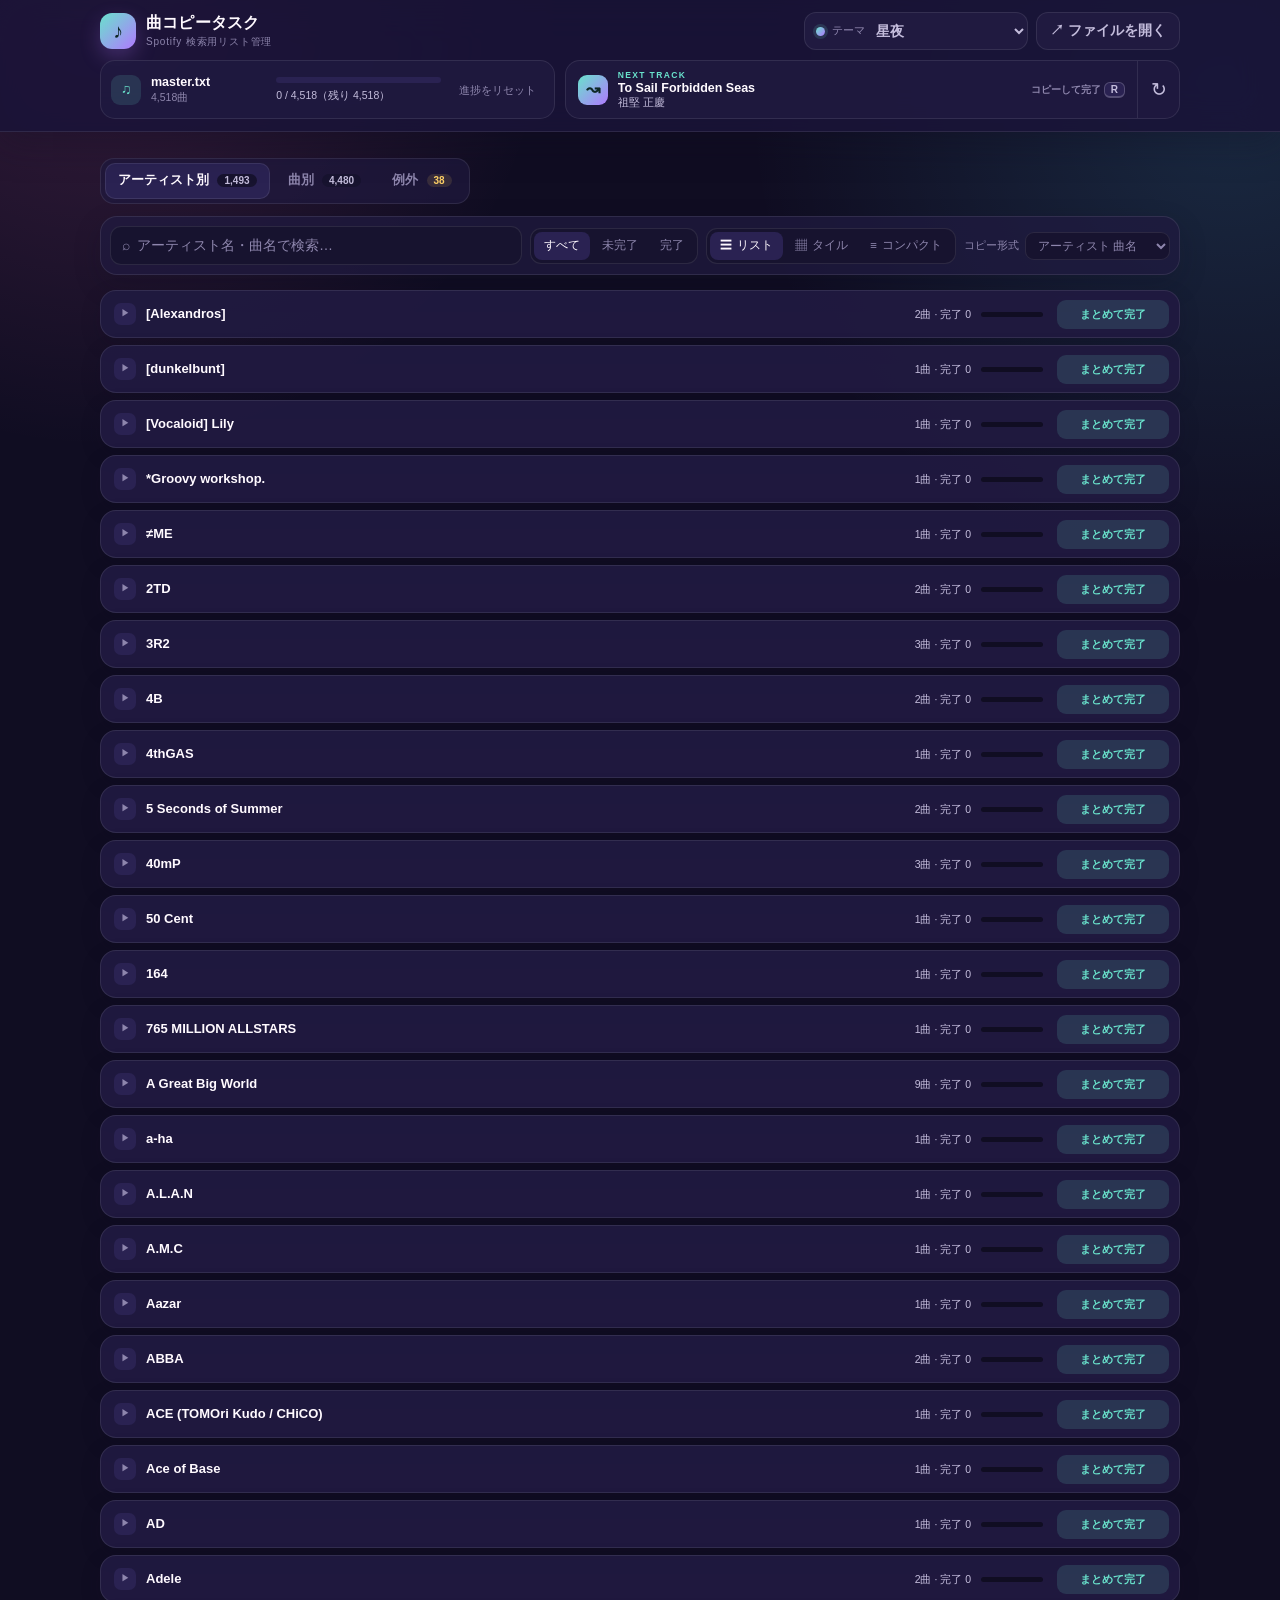
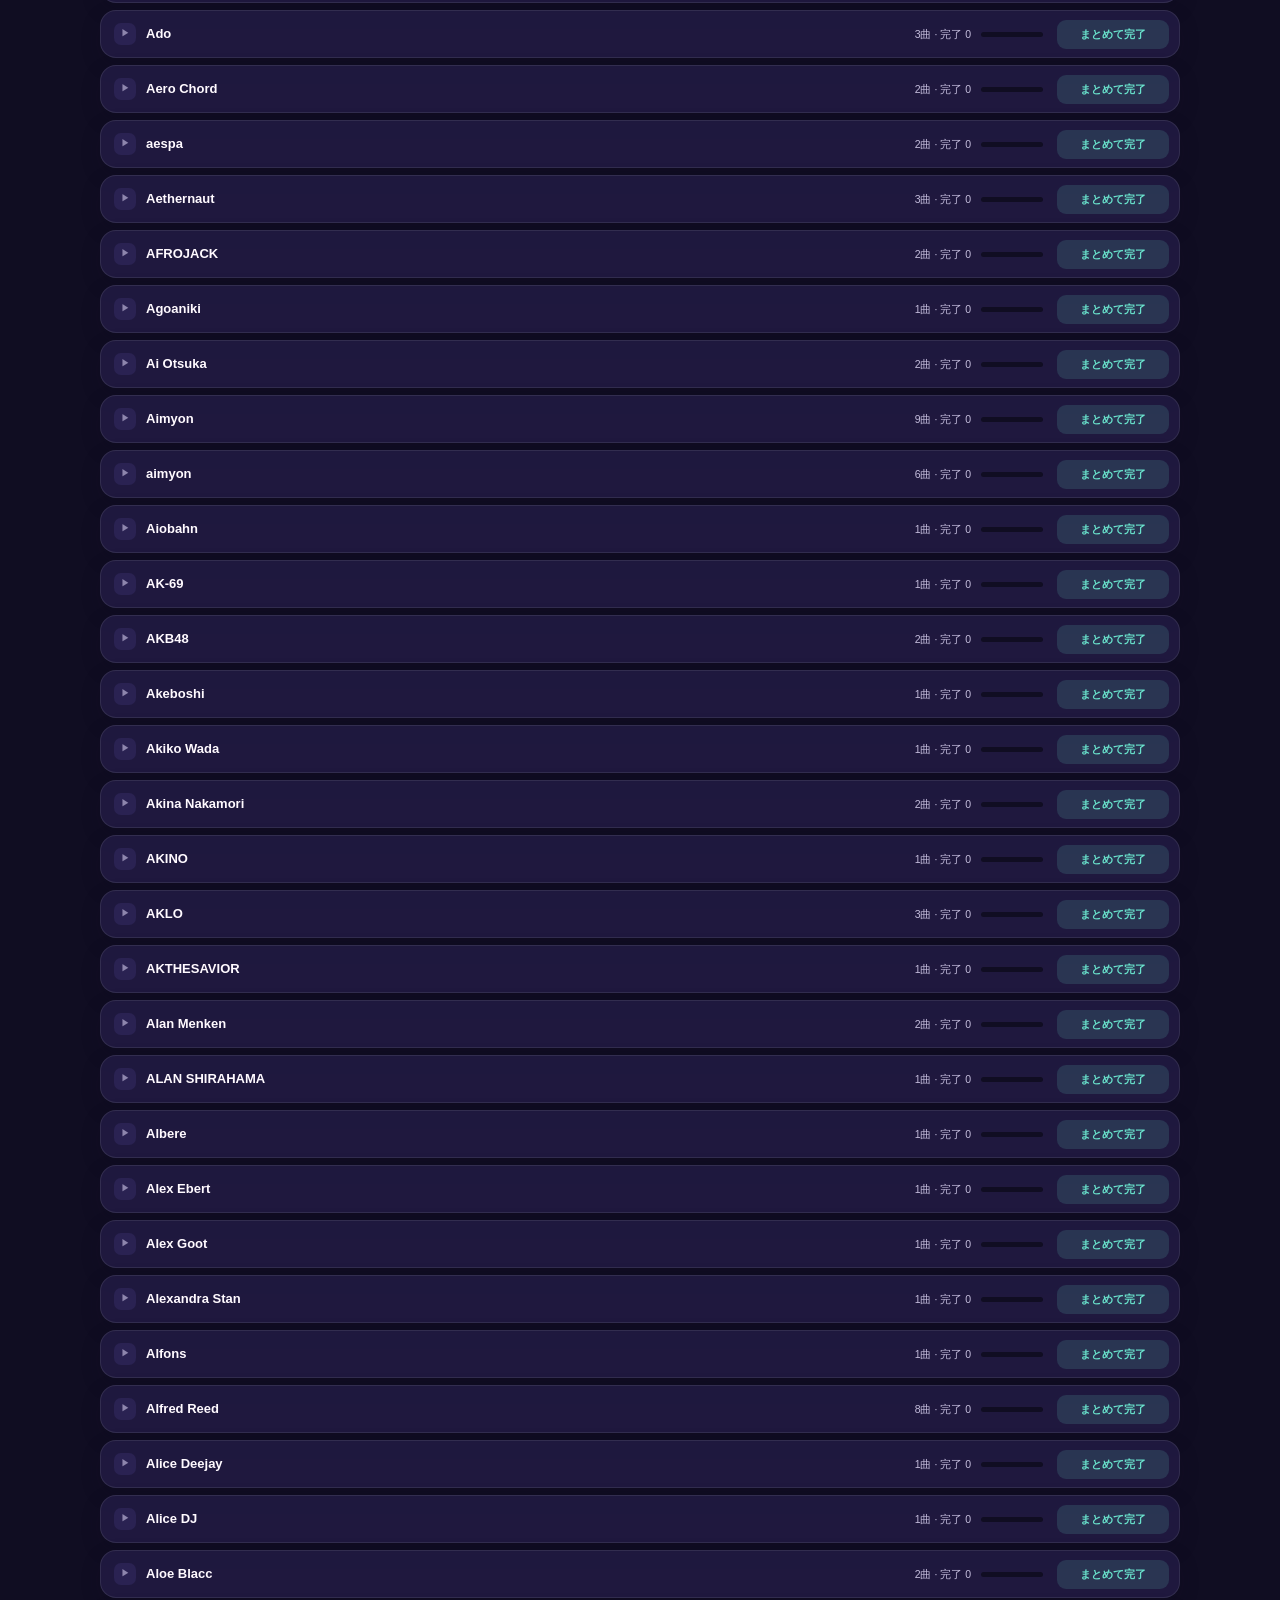
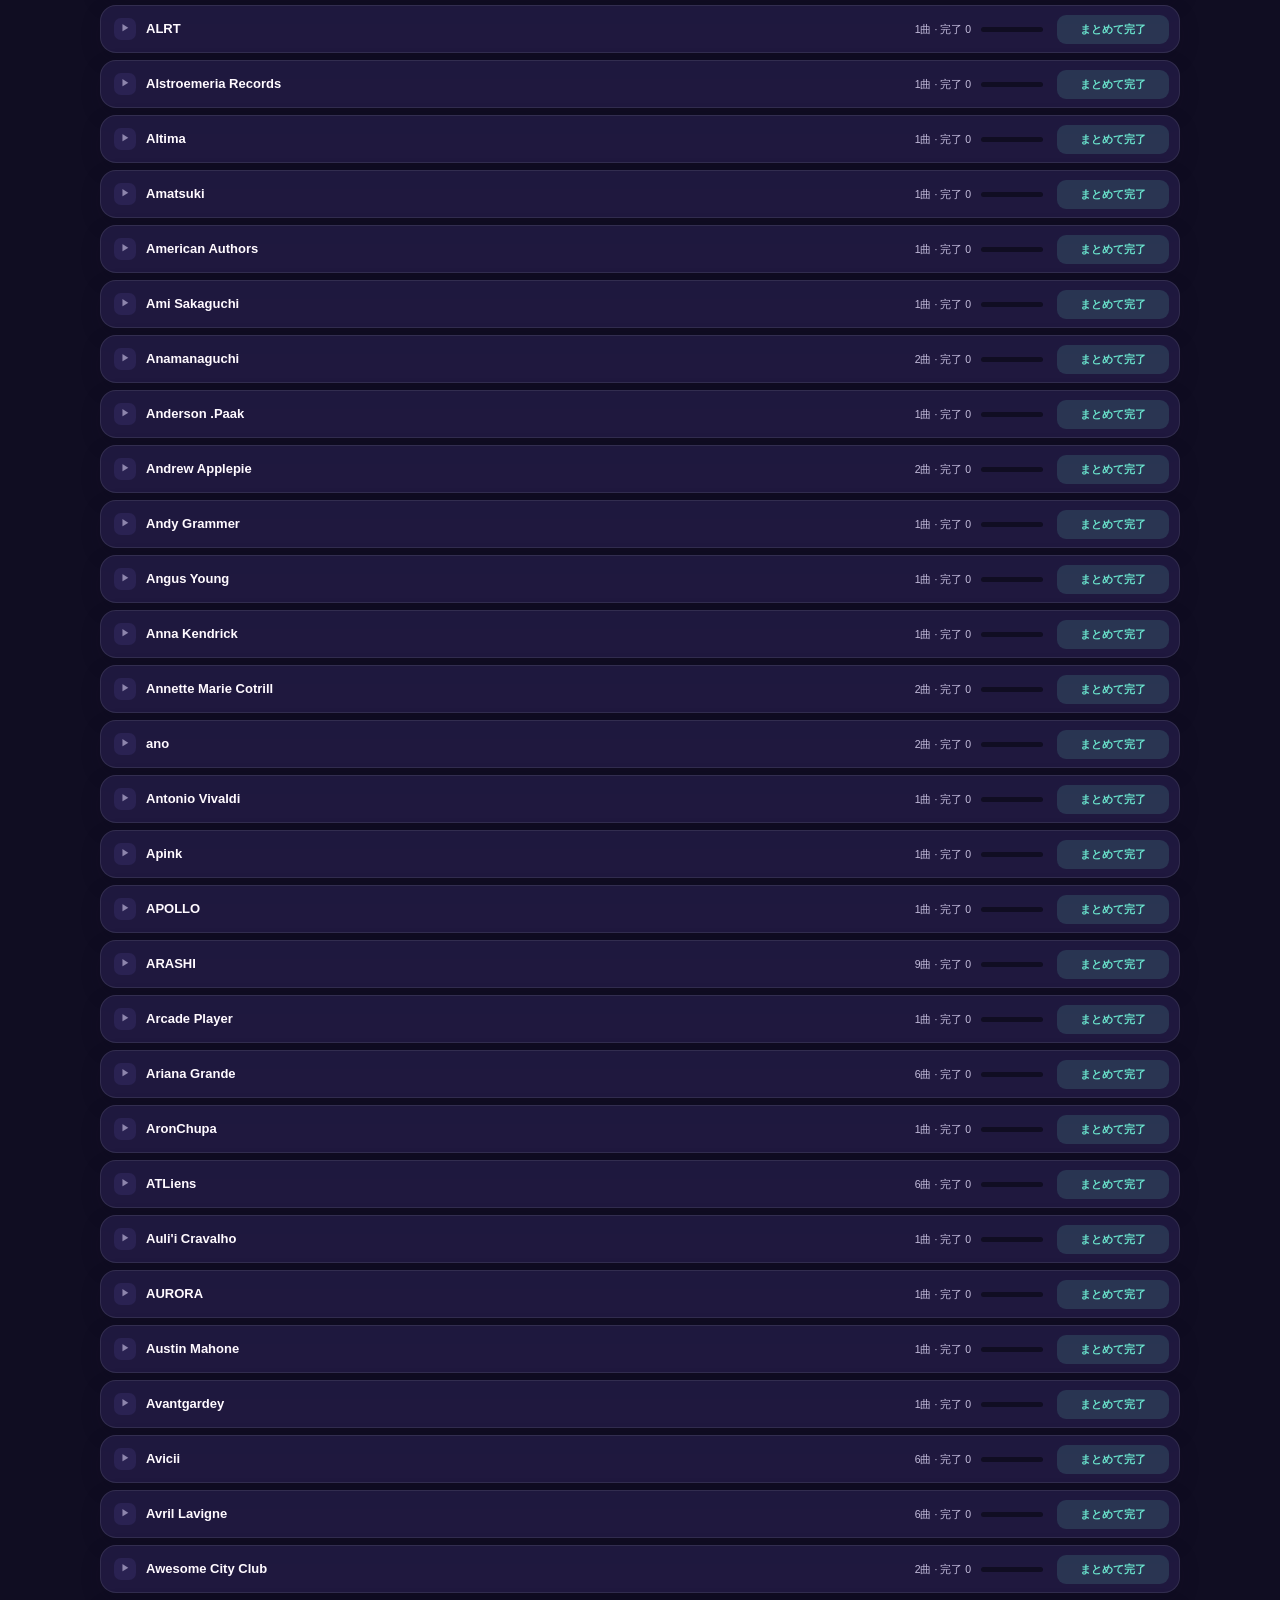
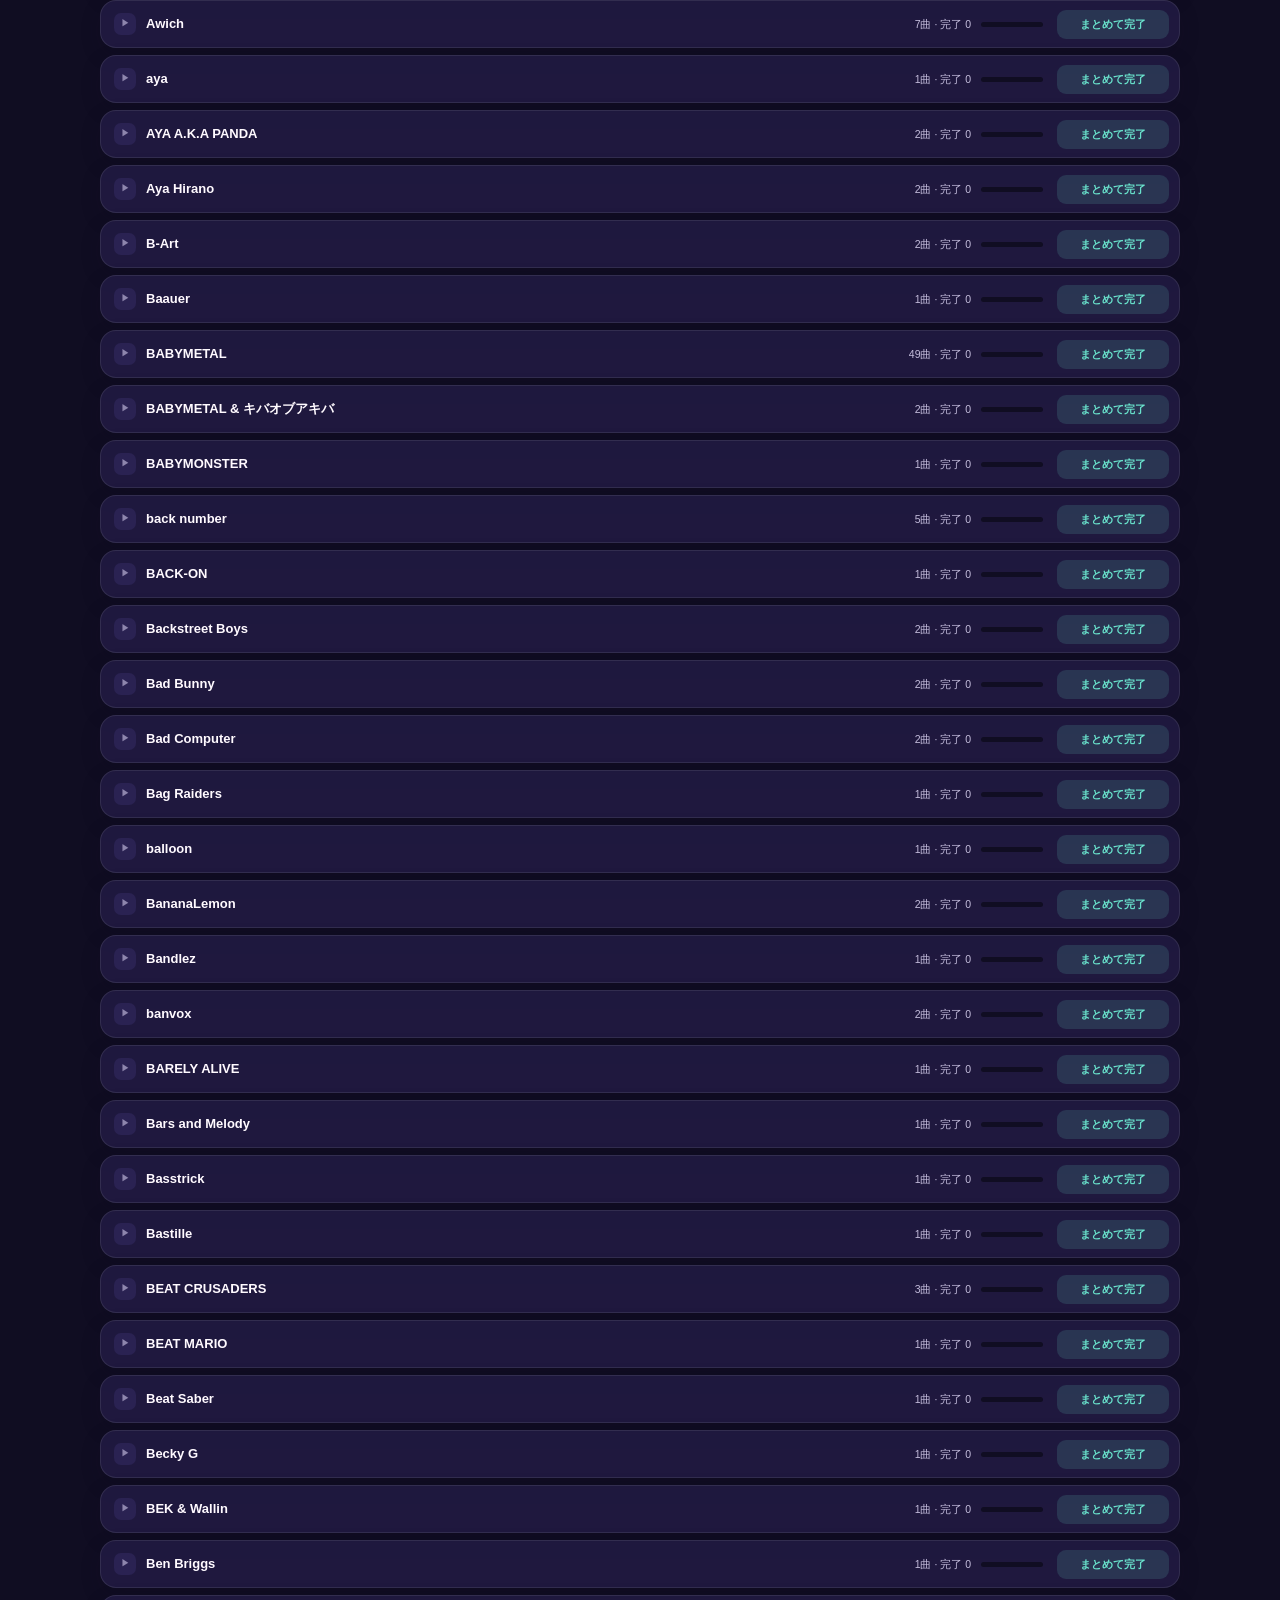
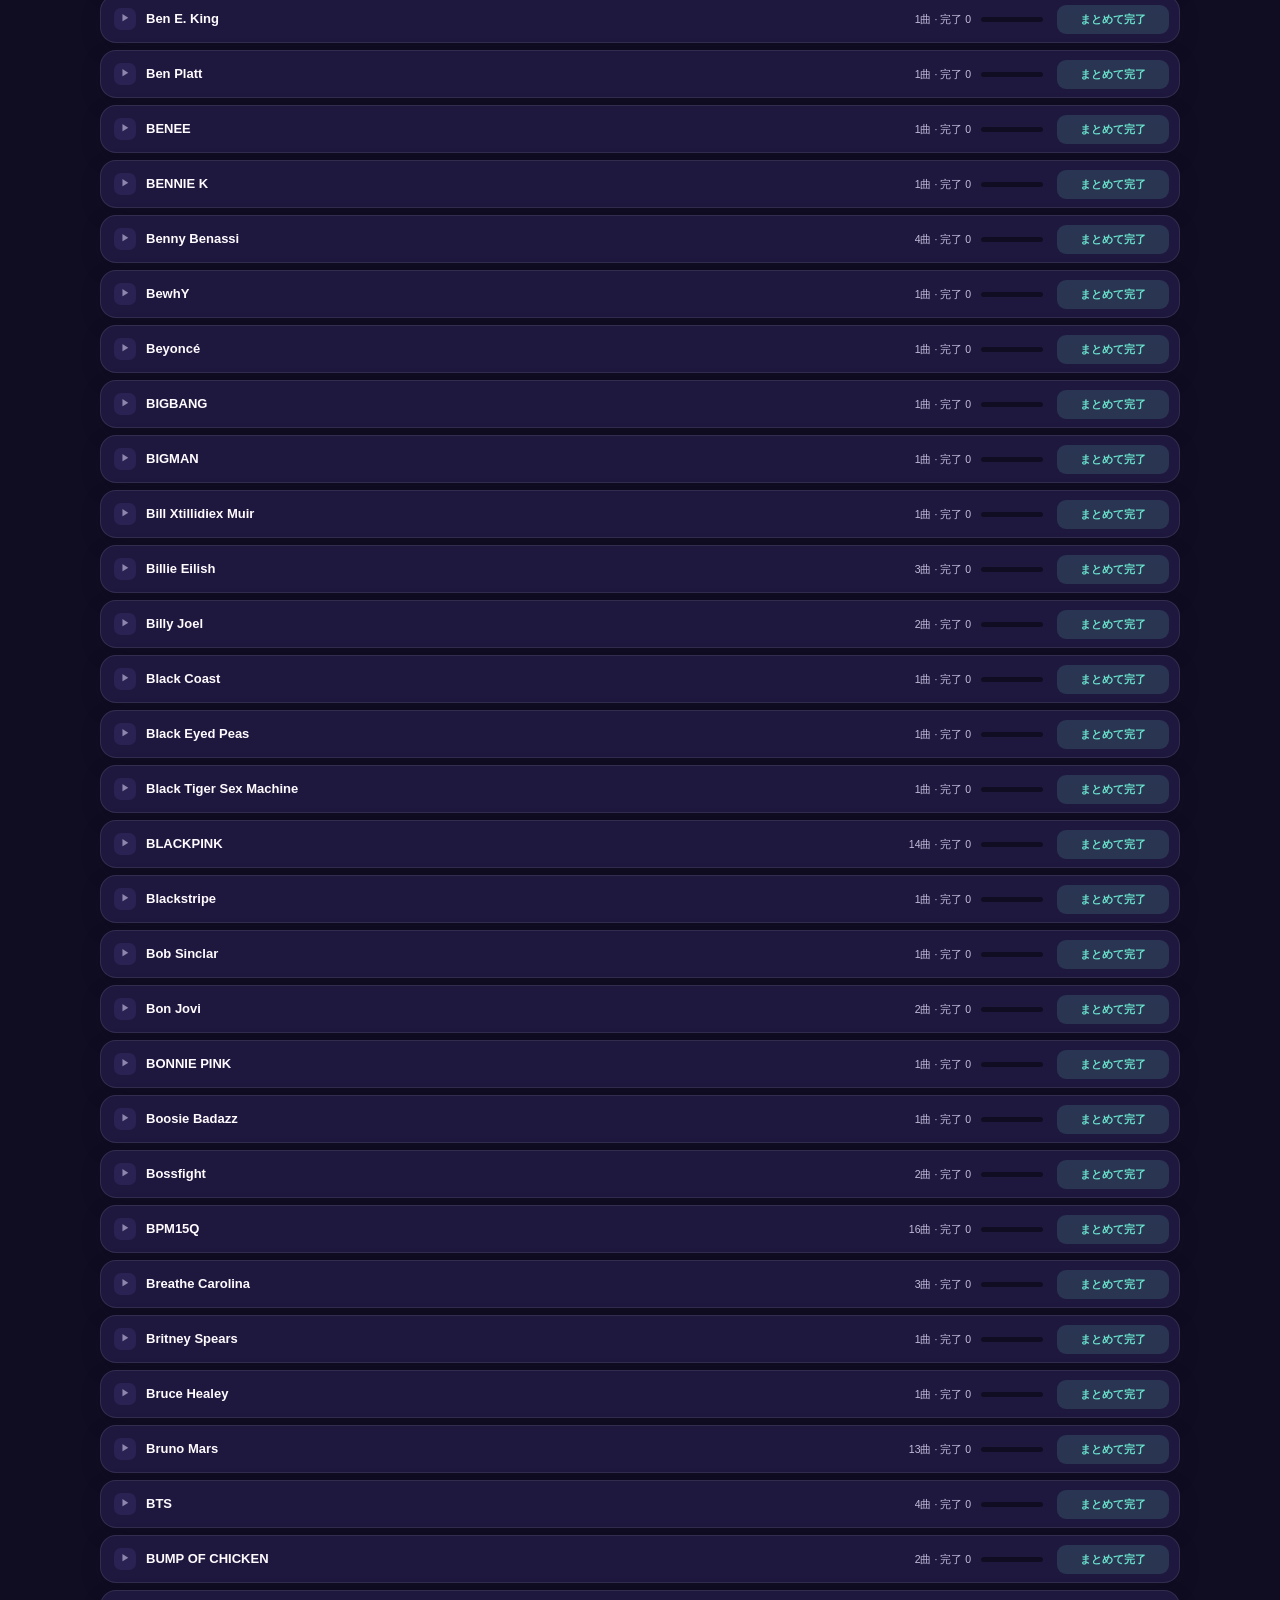
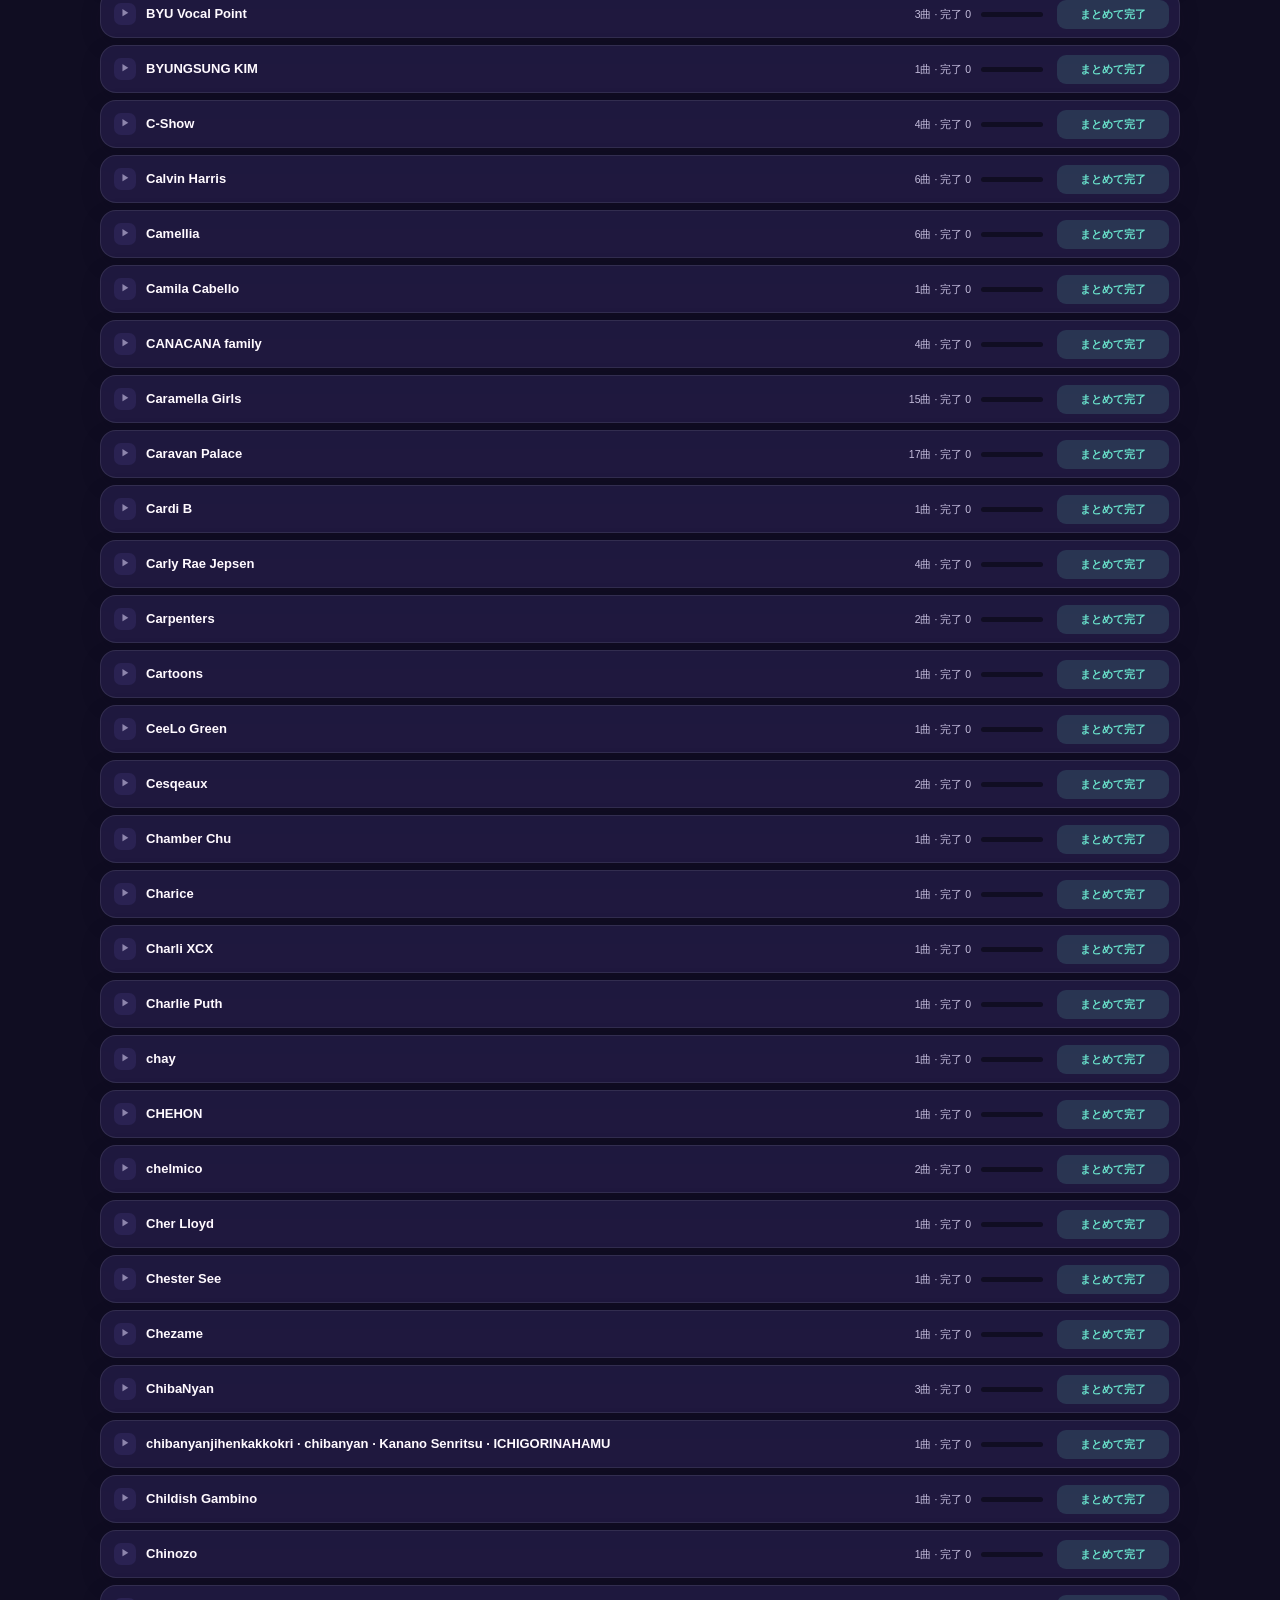
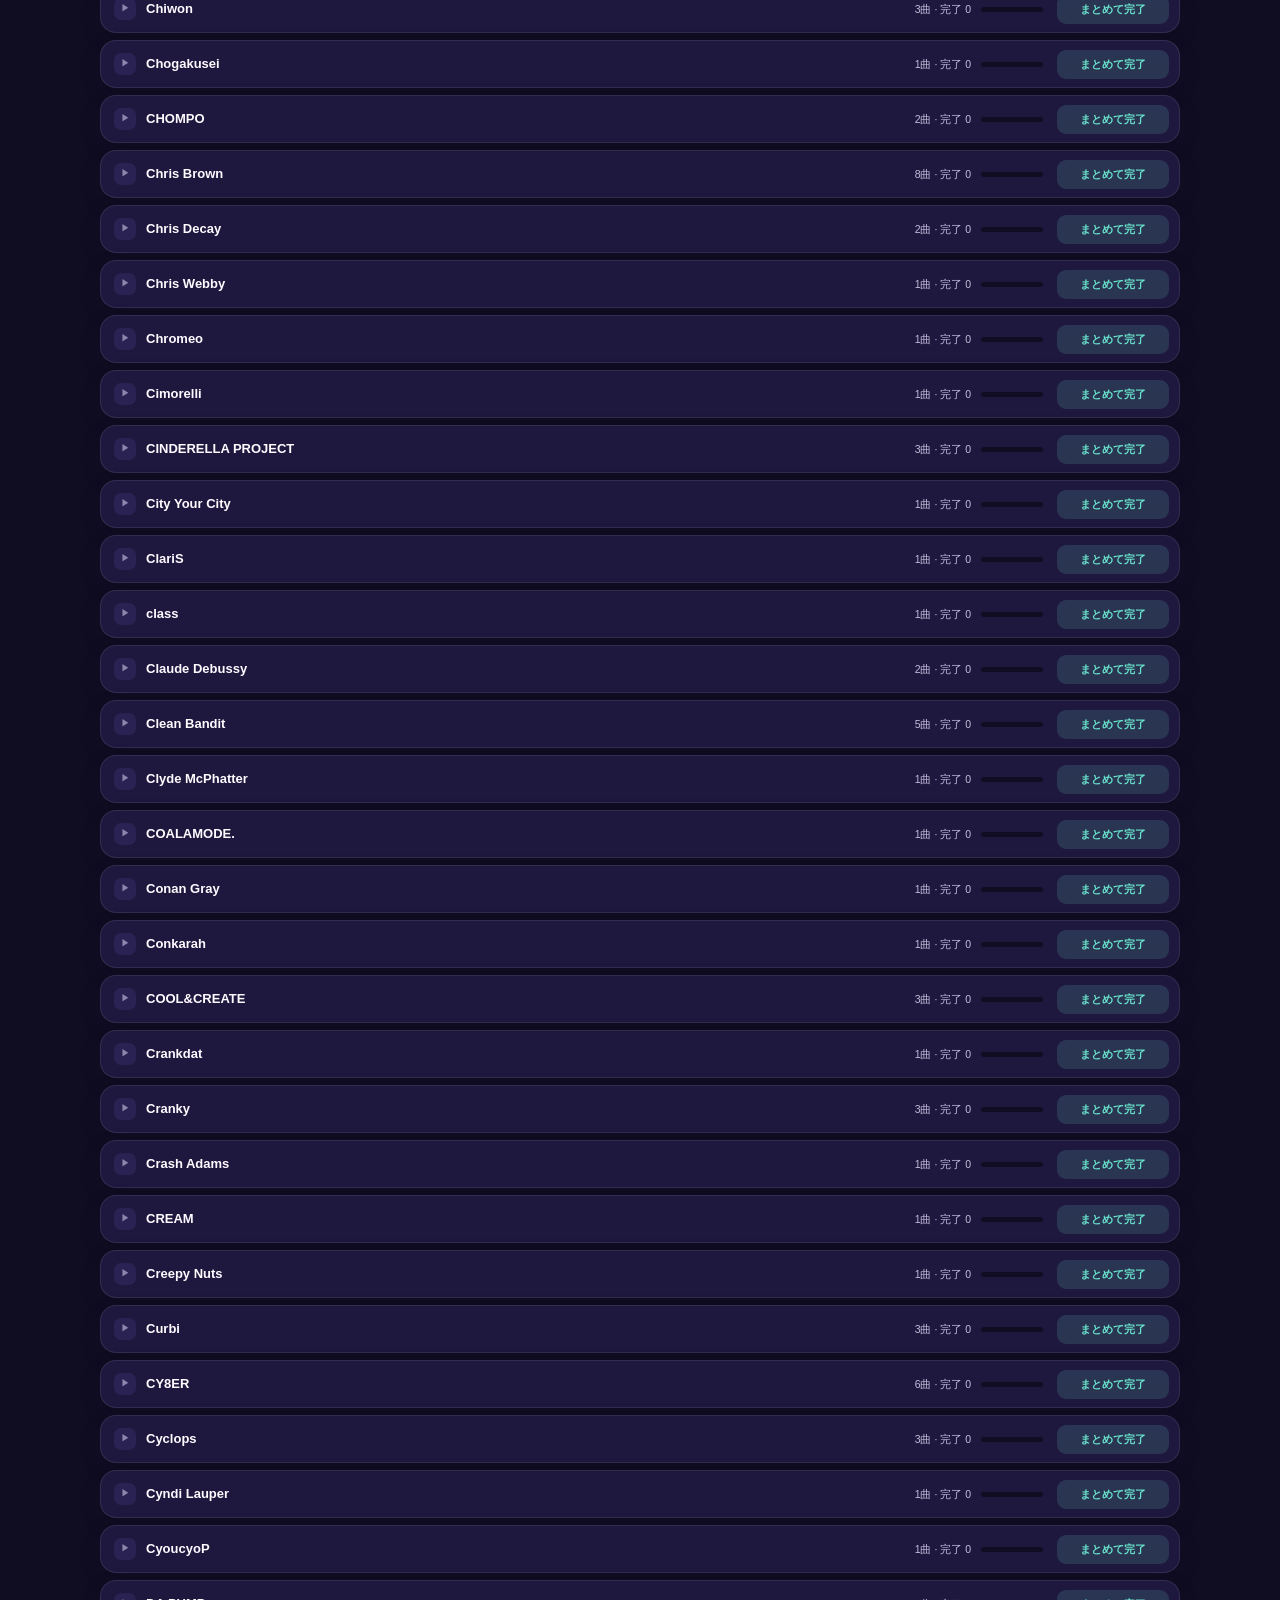
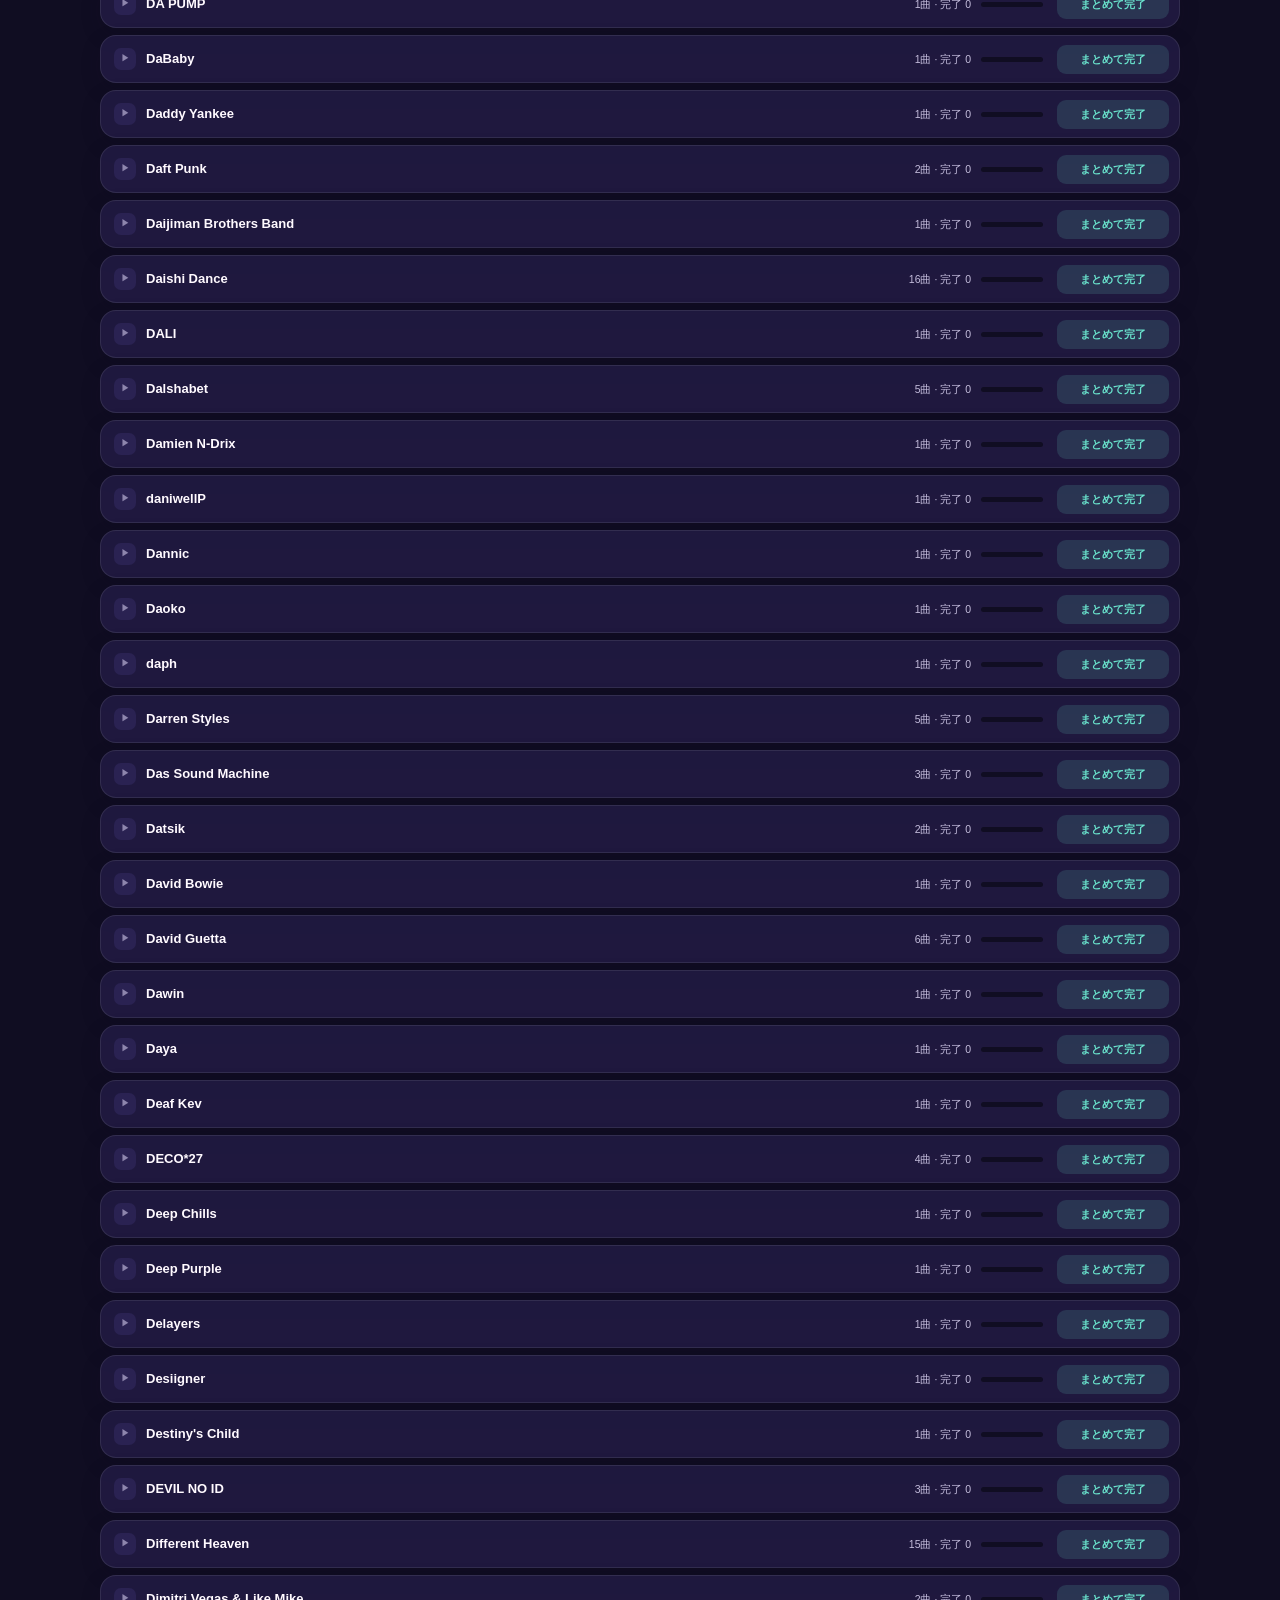
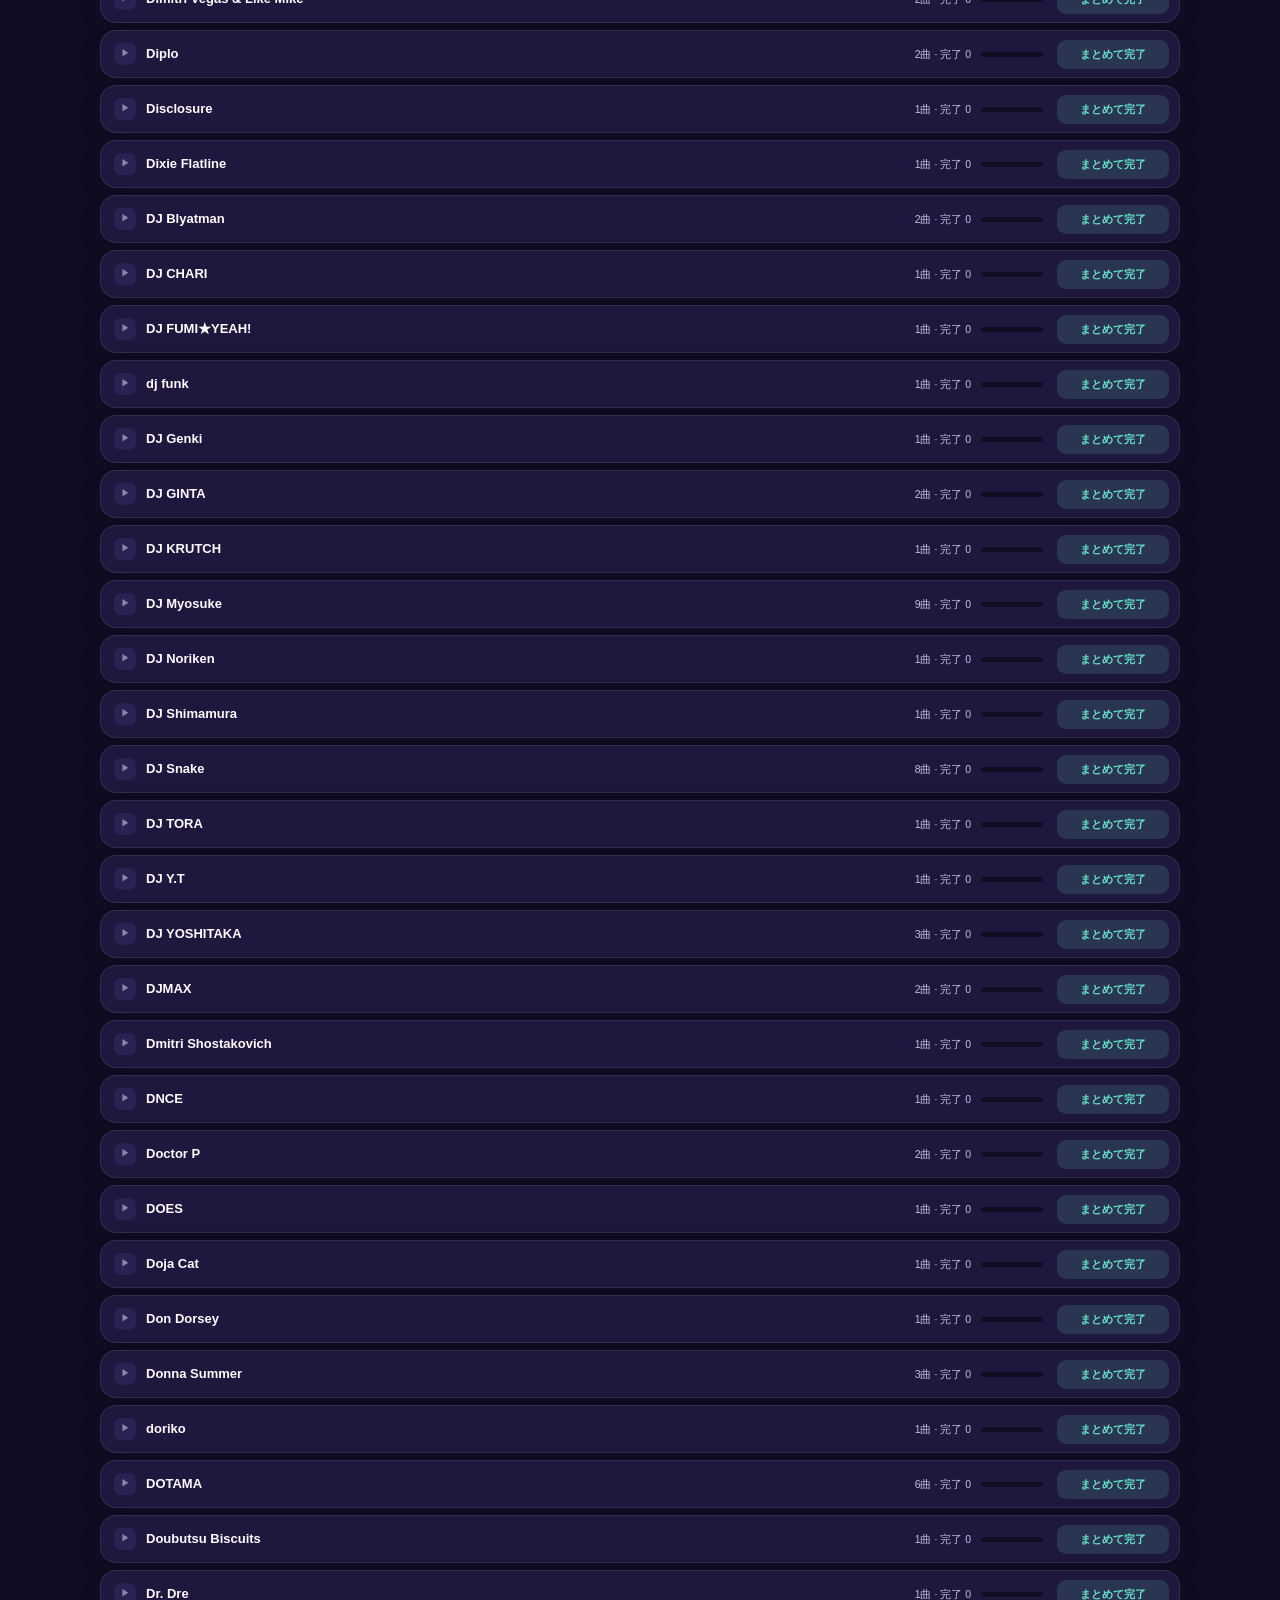
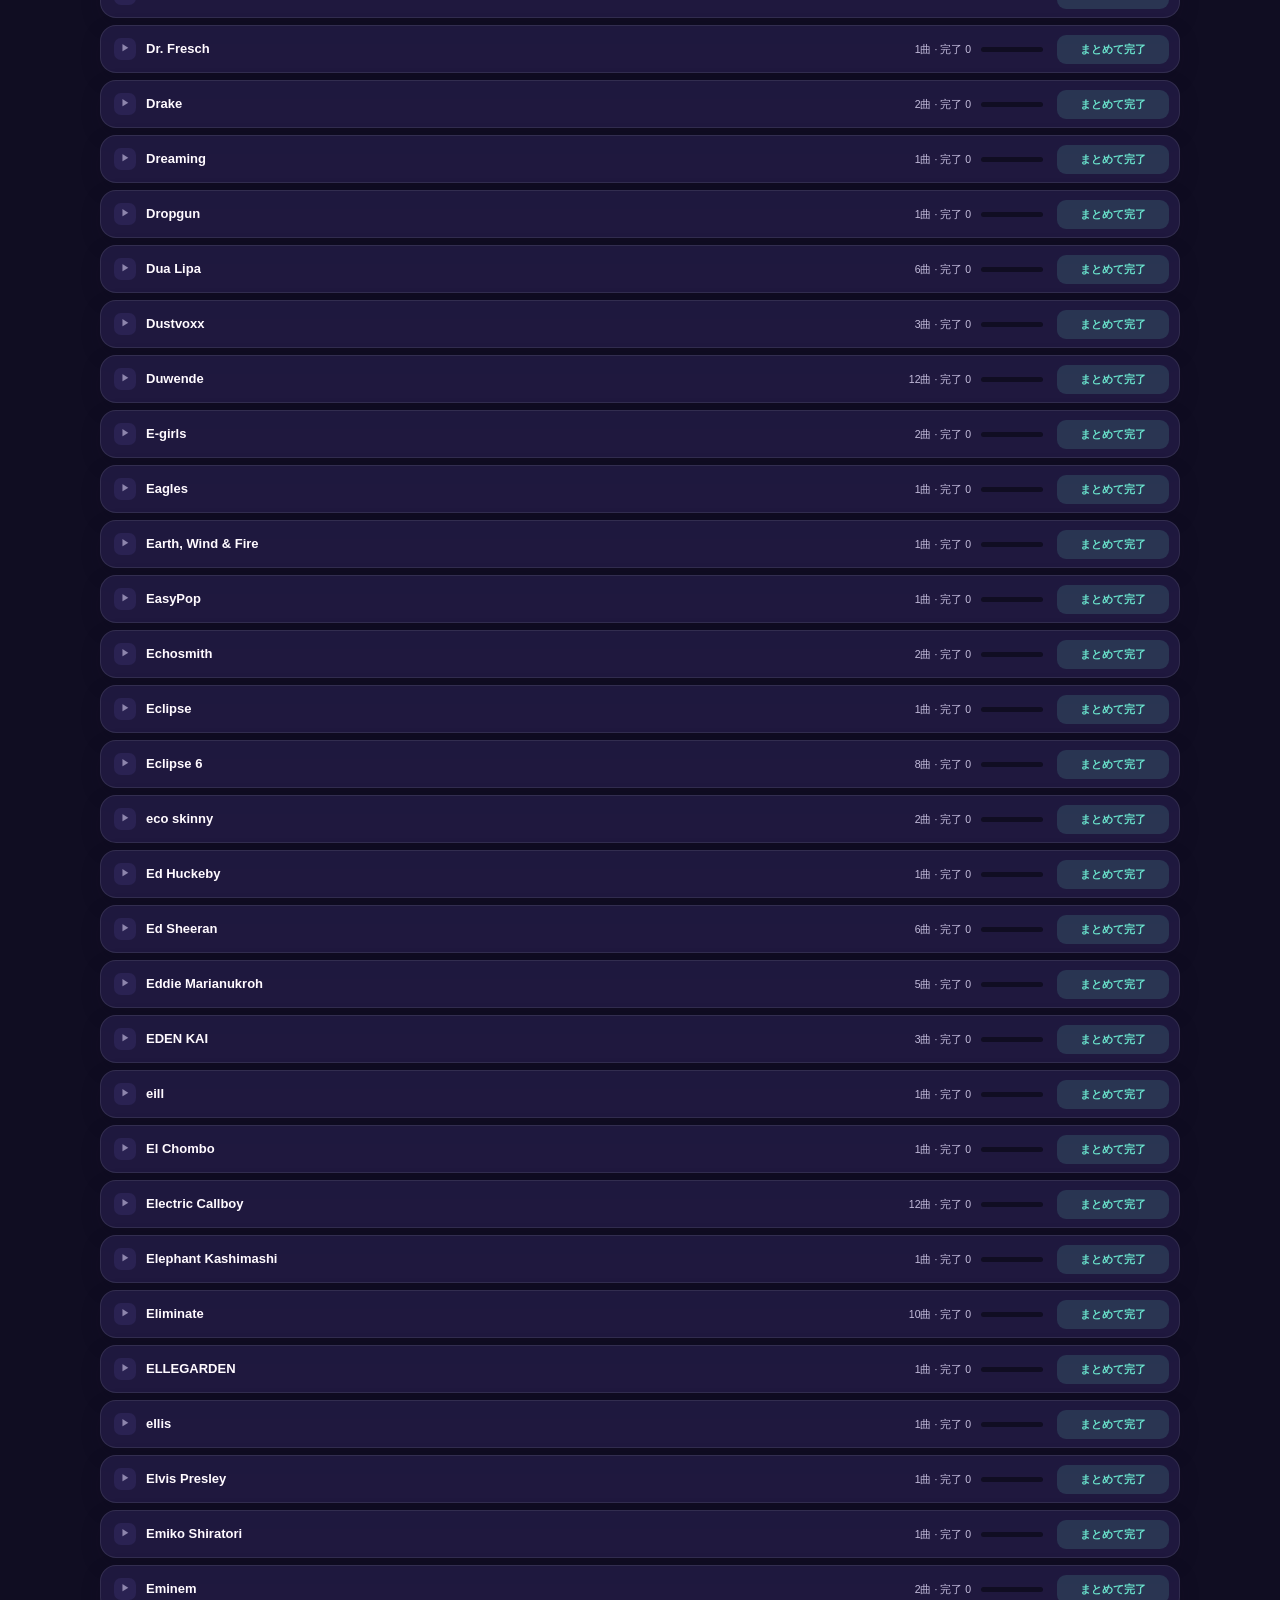
==== index.html @ 77338741 "comment" ====
<!DOCTYPE html>
<html lang="ja" dir="ltr" data-theme="midnight">
<head>
  <meta charset="utf-8">
  <meta name="viewport" content="width=device-width, initial-scale=1">
  <meta name="color-scheme" content="dark light">
  <title>曲コピータスク — Spotify 検索用リスト管理</title>
  <link rel="stylesheet" href="styles/themes.css">
  <link rel="stylesheet" href="styles/base.css">
  <link rel="stylesheet" href="styles/header.css">
  <link rel="stylesheet" href="styles/content.css">
</head>
<body>
  <div id="dropOverlay" aria-hidden="true">📄 ここにドロップして読み込み</div>

  <header class="app-header">
    <div class="header-inner">
      <div class="topline">
        <a class="brand" href="#" aria-label="曲コピータスクの先頭へ">
          <span class="brand-mark" aria-hidden="true">♪</span>
          <span class="brand-copy">
            <strong>曲コピータスク</strong>
            <small>Spotify 検索用リスト管理</small>
          </span>
        </a>

        <div class="header-actions">
          <label class="theme-control" for="themeSelect">
            <span class="theme-dot" aria-hidden="true"></span>
            <span class="control-label">テーマ</span>
            <select id="themeSelect" aria-label="表示テーマを変更"></select>
          </label>
          <button class="header-button" id="reloadBtn" type="button">
            <span aria-hidden="true">↗</span> ファイルを開く
          </button>
        </div>
      </div>

      <section id="workspaceHeader" class="workspace-header" hidden aria-label="現在のリストと進捗">
        <div id="fileBar" class="file-card">
          <span class="file-icon" aria-hidden="true">♫</span>
          <span class="file-copy">
            <strong class="fname" id="fname"></strong>
            <small id="fstat"></small>
          </span>
          <div id="progressRow" class="progress-summary">
            <div class="pbar" aria-hidden="true"><i id="pfill"></i></div>
            <span id="pcount"></span>
          </div>
          <button class="quiet-button danger" id="resetBtn" type="button">進捗をリセット</button>
        </div>

        <div id="randRow" class="next-card">
          <button id="randBtn" type="button" title="この曲をコピーして完了にする">
            <span class="shuffle" aria-hidden="true">↝</span>
            <span class="nlabel">
              <small>NEXT TRACK</small>
              <strong class="nt" id="randTitle"></strong>
              <span class="na" id="randArtist"></span>
            </span>
            <span class="do">コピーして完了 <kbd>R</kbd></span>
          </button>
          <button id="rerollBtn" type="button" title="別の曲を引き直す" aria-label="別の曲を引き直す">↻</button>
        </div>
      </section>
    </div>
  </header>

  <main>
    <noscript><p>このアプリの利用には JavaScript を有効にしてください。</p></noscript>

    <section id="empty">
      <div id="drop">
        <span class="ic" aria-hidden="true">♫</span>
        <p class="eyebrow">SONG LIST</p>
        <h1>曲リストを読み込む</h1>
        <p>1行ずつタスクにして、Spotify検索用の文字列をすばやくコピーできます。</p>
        <button id="pickBtn" type="button">.txt ファイルを選択</button>
        <input id="fileInput" type="file" accept=".txt,text/plain" hidden>
      </div>
      <div class="fmt">
        <b>対応フォーマット</b>（1行 = 1曲、「アーティスト - 曲名」区切り）
        <pre>The Beatles - In My Life - Remastered 2009
The Buggles - Video Killed The Radio Star
The Chainsmokers - Closer</pre>
        「 - 」が複数ある行は、最初の区切りをアーティスト名と曲名の境界として扱います。
        区切りのない行は「例外」タブに分類されます。進捗はブラウザーに自動保存されます。
      </div>
    </section>

    <section id="listSection" hidden>
      <nav id="tabs" aria-label="表示切替">
        <button class="tab on" data-view="artist" type="button">アーティスト別 <span class="n" id="nArtist">0</span></button>
        <button class="tab" data-view="song" type="button">曲別 <span class="n" id="nSong">0</span></button>
        <button class="tab" data-view="ex" type="button">例外 <span class="n" id="nEx">0</span></button>
      </nav>

      <div id="toolbar">
        <label class="search-box" for="search">
          <span aria-hidden="true">⌕</span>
          <input id="search" type="search" placeholder="アーティスト名・曲名で検索…" autocomplete="off">
        </label>
        <div class="seg" id="statusSeg" role="group" aria-label="状態で絞り込み">
          <button data-f="all" class="on" type="button">すべて</button>
          <button data-f="todo" type="button">未完了</button>
          <button data-f="done" type="button">完了</button>
        </div>
        <div class="seg icon-seg" id="layoutSeg" role="group" aria-label="表示形式">
          <button data-l="list" class="on" type="button" title="リスト表示">☰<span>リスト</span></button>
          <button data-l="tile" type="button" title="タイル表示">▦<span>タイル</span></button>
          <button data-l="compact" type="button" title="コンパクト表示">≡<span>コンパクト</span></button>
        </div>
        <label class="fmtsel">コピー形式
          <select id="fmtSel">
            <option value="space">アーティスト 曲名</option>
            <option value="dash">アーティスト - 曲名</option>
            <option value="reverse">曲名 アーティスト</option>
          </select>
        </label>
      </div>

      <div id="list"></div>
      <div id="sentinel" hidden></div>
      <div class="hint">
        <span>行をクリック＝コピーして完了</span>
        <span>Shift＋クリック＝コピーのみ</span>
        <span>○＝完了だけ切り替え</span>
        <span><kbd>R</kbd>＝NEXT TRACKをコピー</span>
      </div>
    </section>
  </main>

  <div id="toast" role="status" aria-live="polite"></div>
  <script type="module" src="js/app.js"></script>
</body>
</html>
---- styles/themes.css ----
/*
 * Theme tokens
 * 新しいテーマは data-theme のブロックと js/config.js の項目を追加するだけで増やせます。
 */
:root,
:root[data-theme="midnight"] {
  color-scheme: dark;
  --bg: #100d22;
  --bg-soft: #17132f;
  --panel: #201a40;
  --panel-2: #2a2252;
  --panel-glass: rgba(26, 20, 55, .88);
  --border: rgba(255, 255, 255, .09);
  --border-strong: rgba(255, 255, 255, .2);
  --text: #fffaff;
  --muted: #c4bddc;
  --faint: #8e86ad;
  --accent: #69e2cc;
  --accent-2: #b079ff;
  --accent-ink: #0d2825;
  --accent-soft: rgba(105, 226, 204, .14);
  --accent-line: rgba(105, 226, 204, .42);
  --warn: #ffd166;
  --warn-soft: rgba(255, 209, 102, .12);
  --danger: #ff8296;
  --danger-soft: rgba(255, 130, 150, .12);
  --glow-1: rgba(255, 106, 190, .16);
  --glow-2: rgba(84, 214, 255, .14);
  --shadow: 0 18px 50px rgba(4, 2, 20, .28);
}

:root[data-theme="graphite"] {
  color-scheme: dark;
  --bg:#111315;--bg-soft:#171a1d;--panel:#1d2125;--panel-2:#282d32;--panel-glass:rgba(20,23,26,.9);
  --border:rgba(255,255,255,.08);--border-strong:rgba(255,255,255,.19);--text:#f1f3f4;--muted:#aeb5bb;--faint:#747d85;
  --accent:#9fc2c9;--accent-2:#d4d8db;--accent-ink:#172326;--accent-soft:rgba(159,194,201,.13);--accent-line:rgba(159,194,201,.38);
  --warn:#d9bd82;--warn-soft:rgba(217,189,130,.11);--danger:#d99393;--danger-soft:rgba(217,147,147,.11);
  --glow-1:rgba(144,164,174,.08);--glow-2:rgba(255,255,255,.04);--shadow:0 18px 45px rgba(0,0,0,.34);
}

:root[data-theme="snow"] {
  color-scheme: light;
  --bg:#f4f7fb;--bg-soft:#edf2f7;--panel:#ffffff;--panel-2:#e8eef5;--panel-glass:rgba(248,251,255,.91);
  --border:rgba(25,45,70,.1);--border-strong:rgba(25,45,70,.21);--text:#192739;--muted:#5e6d7d;--faint:#8c99a7;
  --accent:#2879e0;--accent-2:#69a8ff;--accent-ink:#fff;--accent-soft:rgba(40,121,224,.1);--accent-line:rgba(40,121,224,.32);
  --warn:#a86b08;--warn-soft:rgba(196,124,13,.1);--danger:#c33f51;--danger-soft:rgba(195,63,81,.09);
  --glow-1:rgba(100,170,255,.16);--glow-2:rgba(160,209,255,.2);--shadow:0 18px 45px rgba(45,76,110,.12);
}

:root[data-theme="ocean"] {
  color-scheme: dark;
  --bg:#061c27;--bg-soft:#0a2734;--panel:#0d3240;--panel-2:#124455;--panel-glass:rgba(7,34,45,.9);
  --border:rgba(191,239,255,.1);--border-strong:rgba(191,239,255,.22);--text:#eaffff;--muted:#a8cad1;--faint:#668f98;
  --accent:#42d9ca;--accent-2:#43a7f5;--accent-ink:#052a2a;--accent-soft:rgba(66,217,202,.13);--accent-line:rgba(66,217,202,.4);
  --warn:#f4c96b;--warn-soft:rgba(244,201,107,.11);--danger:#fa8595;--danger-soft:rgba(250,133,149,.11);
  --glow-1:rgba(43,183,210,.16);--glow-2:rgba(38,105,206,.15);--shadow:0 18px 48px rgba(0,10,18,.34);
}

:root[data-theme="forest"] {
  color-scheme: dark;
  --bg:#0e1d17;--bg-soft:#14271f;--panel:#1a3027;--panel-2:#234236;--panel-glass:rgba(15,34,27,.9);
  --border:rgba(218,244,225,.09);--border-strong:rgba(218,244,225,.2);--text:#eff9f1;--muted:#b5cbb9;--faint:#718c77;
  --accent:#7dd69b;--accent-2:#b4cf79;--accent-ink:#102919;--accent-soft:rgba(125,214,155,.13);--accent-line:rgba(125,214,155,.4);
  --warn:#e4c36d;--warn-soft:rgba(228,195,109,.11);--danger:#e58c8c;--danger-soft:rgba(229,140,140,.11);
  --glow-1:rgba(78,172,107,.13);--glow-2:rgba(174,195,85,.1);--shadow:0 18px 48px rgba(2,14,8,.34);
}

:root[data-theme="sunset"] {
  color-scheme: dark;
  --bg:#261015;--bg-soft:#35171d;--panel:#431d24;--panel-2:#582730;--panel-glass:rgba(45,18,24,.9);
  --border:rgba(255,235,222,.1);--border-strong:rgba(255,235,222,.22);--text:#fff7ee;--muted:#dfbeb4;--faint:#a17870;
  --accent:#ffae62;--accent-2:#f06287;--accent-ink:#3b1b08;--accent-soft:rgba(255,174,98,.14);--accent-line:rgba(255,174,98,.42);
  --warn:#ffd477;--warn-soft:rgba(255,212,119,.12);--danger:#ff8da2;--danger-soft:rgba(255,141,162,.12);
  --glow-1:rgba(255,99,116,.17);--glow-2:rgba(255,176,80,.14);--shadow:0 18px 50px rgba(27,3,8,.35);
}

:root[data-theme="sakura"] {
  color-scheme: light;
  --bg:#fff5f8;--bg-soft:#fbecef;--panel:#fffafb;--panel-2:#f5dfe6;--panel-glass:rgba(255,247,250,.92);
  --border:rgba(105,45,65,.1);--border-strong:rgba(105,45,65,.2);--text:#452735;--muted:#795868;--faint:#a88a98;
  --accent:#c94e7b;--accent-2:#ee91ae;--accent-ink:#fff;--accent-soft:rgba(201,78,123,.1);--accent-line:rgba(201,78,123,.33);
  --warn:#9d6818;--warn-soft:rgba(181,119,28,.1);--danger:#b93250;--danger-soft:rgba(185,50,80,.09);
  --glow-1:rgba(247,157,188,.21);--glow-2:rgba(255,205,217,.28);--shadow:0 18px 45px rgba(125,63,83,.12);
}

:root[data-theme="lavender"] {
  color-scheme: light;
  --bg:#f7f4ff;--bg-soft:#eee9fb;--panel:#fdfbff;--panel-2:#e7def7;--panel-glass:rgba(249,246,255,.92);
  --border:rgba(57,40,92,.1);--border-strong:rgba(57,40,92,.2);--text:#312649;--muted:#665a7d;--faint:#958aa9;
  --accent:#7453c6;--accent-2:#ac83e8;--accent-ink:#fff;--accent-soft:rgba(116,83,198,.1);--accent-line:rgba(116,83,198,.34);
  --warn:#9f7014;--warn-soft:rgba(180,126,20,.1);--danger:#b94169;--danger-soft:rgba(185,65,105,.09);
  --glow-1:rgba(165,125,224,.18);--glow-2:rgba(215,184,255,.22);--shadow:0 18px 45px rgba(73,46,116,.12);
}

:root[data-theme="amber"] {
  color-scheme: dark;
  --bg:#1d1608;--bg-soft:#291f0c;--panel:#352912;--panel-2:#49391b;--panel-glass:rgba(34,25,9,.9);
  --border:rgba(255,240,195,.1);--border-strong:rgba(255,240,195,.22);--text:#fff8e2;--muted:#d4c39a;--faint:#95835b;
  --accent:#f2bd49;--accent-2:#e88436;--accent-ink:#352200;--accent-soft:rgba(242,189,73,.14);--accent-line:rgba(242,189,73,.42);
  --warn:#ffd268;--warn-soft:rgba(255,210,104,.12);--danger:#ed8375;--danger-soft:rgba(237,131,117,.11);
  --glow-1:rgba(235,143,45,.14);--glow-2:rgba(255,207,76,.12);--shadow:0 18px 48px rgba(18,11,0,.38);
}

:root[data-theme="cyber"] {
  color-scheme: dark;
  --bg:#050914;--bg-soft:#091020;--panel:#0c1728;--panel-2:#12243a;--panel-glass:rgba(5,13,27,.9);
  --border:rgba(91,255,232,.12);--border-strong:rgba(91,255,232,.27);--text:#e9fffb;--muted:#9fc9c4;--faint:#557f7c;
  --accent:#31f5d2;--accent-2:#b450ff;--accent-ink:#002923;--accent-soft:rgba(49,245,210,.13);--accent-line:rgba(49,245,210,.43);
  --warn:#ffe35d;--warn-soft:rgba(255,227,93,.11);--danger:#ff4f83;--danger-soft:rgba(255,79,131,.12);
  --glow-1:rgba(180,80,255,.16);--glow-2:rgba(49,245,210,.14);--shadow:0 18px 52px rgba(0,0,0,.45);
}

:root[data-theme="coffee"] {
  color-scheme: dark;
  --bg:#1b1411;--bg-soft:#251b17;--panel:#30231d;--panel-2:#423129;--panel-glass:rgba(31,22,18,.91);
  --border:rgba(255,235,216,.09);--border-strong:rgba(255,235,216,.2);--text:#fff5eb;--muted:#cdb9a9;--faint:#8e7667;
  --accent:#d8a56f;--accent-2:#a76f50;--accent-ink:#321d0c;--accent-soft:rgba(216,165,111,.13);--accent-line:rgba(216,165,111,.4);
  --warn:#e6c26f;--warn-soft:rgba(230,194,111,.11);--danger:#db8585;--danger-soft:rgba(219,133,133,.11);
  --glow-1:rgba(175,104,66,.12);--glow-2:rgba(220,171,107,.1);--shadow:0 18px 48px rgba(13,7,4,.4);
}

:root[data-theme="nord"] {
  color-scheme: dark;
  --bg:#242933;--bg-soft:#2b313d;--panel:#333b49;--panel-2:#414b5c;--panel-glass:rgba(39,45,56,.91);
  --border:rgba(236,239,244,.09);--border-strong:rgba(236,239,244,.2);--text:#eceff4;--muted:#c0c8d5;--faint:#8792a4;
  --accent:#88c0d0;--accent-2:#81a1c1;--accent-ink:#20333a;--accent-soft:rgba(136,192,208,.13);--accent-line:rgba(136,192,208,.4);
  --warn:#ebcb8b;--warn-soft:rgba(235,203,139,.11);--danger:#bf7883;--danger-soft:rgba(191,120,131,.11);
  --glow-1:rgba(129,161,193,.13);--glow-2:rgba(136,192,208,.11);--shadow:0 18px 48px rgba(15,19,26,.34);
}

:root[data-theme="mint"] {
  color-scheme: light;
  --bg:#eefaf6;--bg-soft:#e3f3ed;--panel:#f9fffc;--panel-2:#d8ebe4;--panel-glass:rgba(244,253,249,.92);
  --border:rgba(23,73,59,.1);--border-strong:rgba(23,73,59,.2);--text:#18382f;--muted:#507268;--faint:#829e95;
  --accent:#188d70;--accent-2:#55baa0;--accent-ink:#fff;--accent-soft:rgba(24,141,112,.1);--accent-line:rgba(24,141,112,.33);
  --warn:#986d13;--warn-soft:rgba(166,116,18,.1);--danger:#b53f55;--danger-soft:rgba(181,63,85,.09);
  --glow-1:rgba(83,195,160,.17);--glow-2:rgba(155,228,205,.24);--shadow:0 18px 45px rgba(37,101,82,.11);
}

:root[data-theme="berry"] {
  color-scheme: dark;
  --bg:#1d0c20;--bg-soft:#2a112e;--panel:#37173b;--panel-2:#4a2050;--panel-glass:rgba(34,13,38,.91);
  --border:rgba(255,230,255,.1);--border-strong:rgba(255,230,255,.22);--text:#fff4ff;--muted:#d5b4d7;--faint:#966f9a;
  --accent:#ed78bd;--accent-2:#9e78ed;--accent-ink:#3a0d29;--accent-soft:rgba(237,120,189,.14);--accent-line:rgba(237,120,189,.42);
  --warn:#f4ca68;--warn-soft:rgba(244,202,104,.11);--danger:#ff7e92;--danger-soft:rgba(255,126,146,.11);
  --glow-1:rgba(228,68,157,.17);--glow-2:rgba(133,86,221,.14);--shadow:0 18px 50px rgba(20,1,24,.4);
}

:root[data-theme="solarized"] {
  color-scheme: dark;
  --bg:#002b36;--bg-soft:#073642;--panel:#0c414d;--panel-2:#15515d;--panel-glass:rgba(0,43,54,.91);
  --border:rgba(238,232,213,.09);--border-strong:rgba(238,232,213,.2);--text:#f2eddc;--muted:#b4b3a7;--faint:#6f8585;
  --accent:#2aa198;--accent-2:#268bd2;--accent-ink:#042d2d;--accent-soft:rgba(42,161,152,.15);--accent-line:rgba(42,161,152,.43);
  --warn:#d8ae29;--warn-soft:rgba(181,137,0,.13);--danger:#dc6d66;--danger-soft:rgba(220,109,102,.11);
  --glow-1:rgba(38,139,210,.12);--glow-2:rgba(42,161,152,.12);--shadow:0 18px 50px rgba(0,20,25,.42);
}

:root[data-theme="contrast"] {
  color-scheme: dark;
  --bg:#000;--bg-soft:#080808;--panel:#101010;--panel-2:#222;--panel-glass:rgba(0,0,0,.96);
  --border:#595959;--border-strong:#fff;--text:#fff;--muted:#e2e2e2;--faint:#aaa;
  --accent:#00ffd5;--accent-2:#fff000;--accent-ink:#000;--accent-soft:rgba(0,255,213,.18);--accent-line:#00ffd5;
  --warn:#fff000;--warn-soft:rgba(255,240,0,.16);--danger:#ff5776;--danger-soft:rgba(255,87,118,.16);
  --glow-1:transparent;--glow-2:transparent;--shadow:0 0 0 1px #fff;
}
---- styles/base.css ----
* { box-sizing: border-box; }
html { scroll-behavior: smooth; }
html, body { margin: 0; padding: 0; }
body {
  min-block-size: 100vh;
  background:
    radial-gradient(circle at 8% 0%, var(--glow-1), transparent 28rem),
    radial-gradient(circle at 96% 12%, var(--glow-2), transparent 30rem),
    var(--bg);
  background-attachment: fixed;
  color: var(--text);
  font-family: Inter, "Segoe UI", "Hiragino Kaku Gothic ProN", "Hiragino Sans", "Noto Sans JP", "Yu Gothic UI", Meiryo, sans-serif;
  font-size: 14px;
  line-height: 1.55;
  transition: background-color .25s, color .25s;
}
button, input, select { font: inherit; color: inherit; }
button { border: 0; cursor: pointer; }
button, select, input { -webkit-tap-highlight-color: transparent; }
button:disabled { cursor: default; }
[hidden] { display: none !important; }
:focus-visible { outline: 3px solid var(--accent); outline-offset: 3px; border-radius: 8px; }
::selection { background: var(--accent); color: var(--accent-ink); }
kbd {
  border: 1px solid var(--border-strong);
  border-block-end-width: 2px;
  border-radius: 6px;
  background: var(--panel-2);
  padding: 1px 6px;
  color: var(--muted);
  font-family: inherit;
  font-size: 10px;
  white-space: nowrap;
}
@media (prefers-reduced-motion: reduce) {
  *, *::before, *::after { scroll-behavior: auto !important; transition: none !important; animation: none !important; }
}
---- styles/header.css ----
.app-header {
  position: sticky;
  inset-block-start: 0;
  z-index: 30;
  border-block-end: 1px solid var(--border);
  background: var(--panel-glass);
  box-shadow: 0 10px 34px color-mix(in srgb, var(--bg) 35%, transparent);
  backdrop-filter: blur(20px) saturate(140%);
}
.header-inner { max-inline-size: 1120px; margin-inline: auto; padding: 12px 20px; }
.topline { display: flex; align-items: center; justify-content: space-between; gap: 18px; }
.brand { display: inline-flex; align-items: center; gap: 10px; color: var(--text); text-decoration: none; min-inline-size: 0; }
.brand-mark {
  display: grid;
  place-items: center;
  inline-size: 36px;
  block-size: 36px;
  flex: none;
  border-radius: 12px;
  background: linear-gradient(135deg, var(--accent), var(--accent-2));
  box-shadow: 0 8px 20px color-mix(in srgb, var(--accent-2) 25%, transparent);
  color: var(--accent-ink);
  font-size: 20px;
  font-weight: 900;
}
.brand-copy { display: flex; flex-direction: column; line-height: 1.15; }
.brand-copy strong { font-size: 16px; letter-spacing: .015em; }
.brand-copy small { margin-block-start: 4px; color: var(--faint); font-size: 10px; letter-spacing: .08em; }
.header-actions { display: flex; align-items: center; gap: 8px; }
.theme-control, .header-button {
  min-block-size: 38px;
  border: 1px solid var(--border);
  border-radius: 12px;
  background: var(--panel);
}
.theme-control { display: flex; align-items: center; gap: 7px; padding-inline-start: 11px; color: var(--muted); }
.theme-dot { inline-size: 9px; block-size: 9px; border-radius: 50%; background: linear-gradient(135deg, var(--accent), var(--accent-2)); box-shadow: 0 0 0 3px var(--accent-soft); }
.control-label { color: var(--faint); font-size: 11px; }
.theme-control select {
  max-inline-size: 155px;
  block-size: 36px;
  border: 0;
  background: transparent;
  padding: 0 28px 0 0;
  font-weight: 700;
  outline: 0;
  cursor: pointer;
}
.theme-control select option { background: var(--panel); color: var(--text); }
.header-button { padding: 0 13px; color: var(--muted); font-weight: 700; }
.header-button:hover { border-color: var(--accent-line); background: var(--panel-2); color: var(--text); }

.workspace-header {
  display: grid;
  grid-template-columns: minmax(320px, .85fr) minmax(380px, 1.15fr);
  gap: 10px;
  margin-block-start: 10px;
}
.file-card, .next-card {
  min-inline-size: 0;
  border: 1px solid var(--border);
  border-radius: 15px;
  background: color-mix(in srgb, var(--panel) 86%, transparent);
}
.file-card { display: grid; grid-template-columns: auto minmax(110px, .7fr) minmax(150px, 1fr) auto; align-items: center; gap: 10px; padding: 9px 10px; }
.file-icon {
  display: grid;
  place-items: center;
  inline-size: 30px;
  block-size: 30px;
  border-radius: 9px;
  background: var(--accent-soft);
  color: var(--accent);
  font-weight: 800;
}
.file-copy { display: flex; min-inline-size: 0; flex-direction: column; line-height: 1.25; }
.fname { overflow: hidden; text-overflow: ellipsis; white-space: nowrap; font-size: 12.5px; }
.file-copy small { color: var(--faint); font-size: 10.5px; }
.progress-summary { display: flex; min-inline-size: 0; flex-direction: column; gap: 4px; }
.pbar { block-size: 6px; overflow: hidden; border-radius: 99px; background: var(--panel-2); }
.pbar i { display: block; inline-size: 0; block-size: 100%; border-radius: inherit; background: linear-gradient(90deg, var(--accent-2), var(--accent)); transition: inline-size .3s ease; }
#pcount { color: var(--muted); font-size: 10.5px; font-variant-numeric: tabular-nums; white-space: nowrap; }
.quiet-button { border-radius: 9px; background: transparent; padding: 6px 8px; color: var(--faint); font-size: 10.5px; white-space: nowrap; }
.quiet-button:hover { background: var(--panel-2); color: var(--text); }
.quiet-button.danger:hover { background: var(--danger-soft); color: var(--danger); }

.next-card { display: flex; overflow: hidden; }
#randBtn { display: flex; flex: 1; align-items: center; gap: 10px; min-inline-size: 0; background: transparent; padding: 9px 12px; text-align: start; }
#randBtn:hover { background: var(--accent-soft); }
#randBtn .shuffle { display: grid; place-items: center; inline-size: 30px; block-size: 30px; flex: none; border-radius: 9px; background: linear-gradient(135deg, var(--accent), var(--accent-2)); color: var(--accent-ink); font-size: 17px; font-weight: 900; }
#randBtn .nlabel { display: grid; flex: 1; min-inline-size: 0; line-height: 1.25; }
#randBtn .nlabel small { color: var(--accent); font-size: 8.5px; font-weight: 900; letter-spacing: .16em; }
#randBtn .nt, #randBtn .na { overflow: hidden; text-overflow: ellipsis; white-space: nowrap; }
#randBtn .nt { font-size: 12.5px; }
#randBtn .na { color: var(--muted); font-size: 10.5px; }
#randBtn .do { flex: none; color: var(--faint); font-size: 10px; font-weight: 700; white-space: nowrap; }
#randBtn:hover .do { color: var(--accent); }
#randBtn.alldone .nt { color: var(--accent); }
#randBtn.alldone .do { visibility: hidden; }
#rerollBtn { inline-size: 42px; flex: none; border-inline-start: 1px solid var(--border); background: transparent; color: var(--muted); font-size: 19px; }
#rerollBtn:hover { background: var(--panel-2); color: var(--accent); }

@media (max-width: 850px) {
  .workspace-header { grid-template-columns: 1fr; }
}
@media (max-width: 620px) {
  .header-inner { padding: 10px 13px; }
  .topline { align-items: flex-start; }
  .brand-copy small, .control-label, .header-button span { display: none; }
  .brand-mark { inline-size: 34px; block-size: 34px; }
  .brand-copy strong { font-size: 14px; }
  .header-actions { gap: 5px; }
  .theme-control { padding-inline-start: 8px; }
  .theme-control select { max-inline-size: 112px; font-size: 12px; }
  .header-button { inline-size: 38px; overflow: hidden; padding: 0; font-size: 0; }
  .header-button::after { content: "↗"; font-size: 17px; }
  .file-card { grid-template-columns: auto minmax(0, 1fr) auto; }
  .progress-summary { grid-column: 1 / -1; grid-row: 2; }
  #pcount { align-self: flex-end; margin-block-start: -1px; }
  .quiet-button { grid-column: 3; grid-row: 1; font-size: 0; }
  .quiet-button::after { content: "リセット"; font-size: 10px; }
  #randBtn .do { display: none; }
}
---- styles/content.css ----
main { max-inline-size: 1120px; margin-inline: auto; padding: 26px 20px 80px; }

/* Empty state */
#empty { padding-block-start: clamp(12px, 4vh, 52px); }
#drop {
  position: relative;
  overflow: hidden;
  border: 1px solid var(--border-strong);
  border-radius: 28px;
  background: linear-gradient(145deg, color-mix(in srgb, var(--panel) 94%, transparent), color-mix(in srgb, var(--bg-soft) 88%, transparent));
  box-shadow: var(--shadow);
  padding: clamp(44px, 8vw, 82px) 28px;
  text-align: center;
  transition: transform .18s, border-color .18s, background .18s;
}
#drop::before, #drop::after { content: ""; position: absolute; z-index: 0; border-radius: 50%; pointer-events: none; }
#drop::before { inline-size: 170px; block-size: 170px; inset: -65px auto auto -45px; background: var(--glow-1); }
#drop::after { inline-size: 210px; block-size: 210px; inset: auto -55px -100px auto; background: var(--glow-2); }
#drop > * { position: relative; z-index: 1; }
#drop.over { transform: scale(1.005); border-color: var(--accent); background: var(--panel-2); }
#drop .ic { display: grid; place-items: center; inline-size: 58px; block-size: 58px; margin: 0 auto 17px; border-radius: 19px; background: linear-gradient(135deg, var(--accent), var(--accent-2)); color: var(--accent-ink); font-size: 30px; font-weight: 900; box-shadow: 0 14px 30px color-mix(in srgb, var(--accent-2) 22%, transparent); }
.eyebrow { margin: 0 0 3px !important; color: var(--accent) !important; font-size: 10px !important; font-weight: 900; letter-spacing: .18em; }
#drop h1 { margin: 0 0 7px; font-size: clamp(22px, 4vw, 30px); line-height: 1.3; }
#drop p { margin: 0 0 24px; color: var(--muted); font-size: 13px; }
#pickBtn { border-radius: 99px; background: linear-gradient(110deg, var(--accent), var(--accent-2)); box-shadow: 0 10px 25px color-mix(in srgb, var(--accent-2) 22%, transparent); padding: 11px 28px; color: var(--accent-ink); font-weight: 900; }
#pickBtn:hover { transform: translateY(-2px); filter: brightness(1.06); }
.fmt { max-inline-size: 680px; margin: 25px auto 0; border: 1px solid var(--border); border-radius: 16px; background: color-mix(in srgb, var(--panel) 72%, transparent); padding: 15px 18px; color: var(--muted); font-size: 11.5px; }
.fmt b { color: var(--text); }
.fmt pre { overflow: auto; margin: 9px 0; border: 1px solid var(--border); border-radius: 10px; background: var(--bg); padding: 10px 12px; color: var(--faint); font: 11px/1.5 Consolas, "SF Mono", Menlo, monospace; }

/* Tabs and filters */
#tabs { display: flex; inline-size: max-content; max-inline-size: 100%; overflow-x: auto; gap: 5px; margin-block-end: 12px; border: 1px solid var(--border); border-radius: 14px; background: color-mix(in srgb, var(--panel) 68%, transparent); padding: 4px; }
.tab { border-radius: 10px; background: transparent; padding: 8px 13px; color: var(--faint); font-size: 12.5px; font-weight: 700; white-space: nowrap; }
.tab:hover { background: var(--panel); color: var(--text); }
.tab.on { background: var(--panel-2); box-shadow: inset 0 0 0 1px var(--border); color: var(--text); }
.tab .n { margin-inline-start: 5px; border-radius: 99px; background: var(--bg-soft); padding: 1px 7px; color: var(--muted); font-size: 10px; font-variant-numeric: tabular-nums; }
.tab .n.warn { background: var(--warn-soft); color: var(--warn); }
#toolbar { display: flex; flex-wrap: wrap; align-items: center; gap: 8px; margin-block-end: 15px; border: 1px solid var(--border); border-radius: 17px; background: color-mix(in srgb, var(--panel) 74%, transparent); padding: 9px; box-shadow: 0 10px 28px color-mix(in srgb, var(--bg) 20%, transparent); }
.search-box { display: flex; flex: 1; align-items: center; gap: 7px; min-inline-size: 210px; border: 1px solid var(--border); border-radius: 11px; background: var(--bg-soft); padding-inline: 11px; color: var(--faint); }
#search { min-inline-size: 0; inline-size: 100%; border: 0; outline: 0; background: transparent; padding: 8px 0; }
#search::placeholder { color: var(--faint); }
.search-box:focus-within { border-color: var(--accent-line); box-shadow: 0 0 0 3px var(--accent-soft); }
.seg { display: flex; overflow: hidden; gap: 2px; border: 1px solid var(--border); border-radius: 11px; background: var(--bg-soft); padding: 3px; }
.seg button { border-radius: 8px; background: transparent; padding: 5px 10px; color: var(--faint); font-size: 11.5px; }
.seg button:hover { color: var(--text); }
.seg button.on { background: var(--panel-2); color: var(--text); }
.icon-seg button { display: flex; align-items: center; gap: 5px; }
.fmtsel { display: flex; align-items: center; gap: 6px; color: var(--faint); font-size: 10.5px; }
.fmtsel select { border: 1px solid var(--border); border-radius: 9px; background: var(--bg-soft); padding: 6px 8px; font-size: 11.5px; }

/* Tasks */
#list { display: flex; flex-direction: column; gap: 7px; }
.task { display: flex; align-items: center; gap: 11px; border: 1px solid var(--border); border-radius: 14px; background: color-mix(in srgb, var(--panel) 94%, transparent); box-shadow: 0 7px 20px color-mix(in srgb, var(--bg) 18%, transparent); padding: 10px 14px 10px 11px; cursor: pointer; transition: transform .15s, border-color .15s, background .15s, opacity .2s; }
.task:hover { transform: translateY(-1px); border-color: var(--accent-line); background: var(--panel-2); }
.task:hover .copyhint { opacity: 1; }
.task .body { flex: 1; min-inline-size: 0; }
.task .line1 { display: flex; align-items: baseline; flex-wrap: wrap; gap: 7px; }
.task .title { font-size: 13.5px; font-weight: 750; }
.task .extra, .task .dup { border-radius: 6px; padding: 1px 7px; font-size: 10px; white-space: nowrap; }
.task .extra { border: 1px solid var(--border); background: var(--accent-soft); color: var(--muted); }
.task .dup { background: var(--warn-soft); color: var(--warn); }
.task .line2 { margin-block-start: 1px; color: var(--muted); font-size: 11.5px; }
.copyhint { opacity: 0; color: var(--accent); font-size: 10px; font-weight: 700; transition: opacity .12s; white-space: nowrap; }
.check { display: flex; flex: none; align-items: center; justify-content: center; inline-size: 23px; block-size: 23px; border: 1.5px solid var(--border-strong); border-radius: 50%; background: transparent; color: transparent; font-size: 12px; transition: all .12s; }
.check::after { content: "✓"; }
.check:hover { border-color: var(--accent); color: var(--faint); }
.task.done { opacity: .55; }
.task.done .title { color: var(--muted); text-decoration: line-through; text-decoration-color: var(--faint); }
.task.done .check { border-color: transparent; background: linear-gradient(135deg, var(--accent), var(--accent-2)); color: var(--accent-ink); }
.task.ex .title { overflow-wrap: anywhere; font: 500 12.5px Consolas, "SF Mono", Menlo, monospace; }
.exnote { margin-block-start: 3px; color: var(--warn); font-size: 10.5px; }
.notebox { margin-block-end: 2px; border: 1px solid color-mix(in srgb, var(--warn) 28%, transparent); border-radius: 13px; background: var(--warn-soft); padding: 9px 14px; color: var(--warn); font-size: 11.5px; }

/* Artist groups */
.group { position: relative; overflow: hidden; border: 1px solid var(--border); border-radius: 16px; background: color-mix(in srgb, var(--panel) 94%, transparent); box-shadow: 0 7px 20px color-mix(in srgb, var(--bg) 17%, transparent); }
.ghead { display: flex; align-items: center; gap: 10px; inline-size: 100%; background: transparent; padding: 12px 136px 12px 13px; text-align: start; }
.ghead:hover { background: var(--accent-soft); }
.ghead .chev { display: grid; place-items: center; inline-size: 22px; block-size: 22px; flex: none; border-radius: 7px; background: var(--panel-2); color: var(--faint); font-size: 9px; transition: transform .15s; }
.group.open .chev { transform: rotate(90deg); }
.ghead .gname { flex: 1; min-inline-size: 0; overflow: hidden; text-overflow: ellipsis; white-space: nowrap; font-size: 13px; font-weight: 800; }
.ghead .gcount { color: var(--muted); font-size: 10.5px; white-space: nowrap; font-variant-numeric: tabular-nums; }
.ghead .gbar { inline-size: 62px; block-size: 5px; overflow: hidden; flex: none; border-radius: 99px; background: var(--bg); }
.ghead .gbar i { display: block; block-size: 100%; border-radius: inherit; background: linear-gradient(90deg, var(--accent-2), var(--accent)); }
.gbulk { position: absolute; inset-block-start: 9px; inset-inline-end: 10px; z-index: 2; min-inline-size: 112px; border-radius: 9px; background: var(--accent-soft); padding: 6px 9px; color: var(--accent); font-size: 10.5px; font-weight: 800; }
.gbulk:hover { background: var(--accent); color: var(--accent-ink); }
.gbulk.all-done { background: var(--panel-2); color: var(--muted); }
.gbody { display: flex; flex-direction: column; gap: 5px; border-block-start: 1px solid var(--border); background: color-mix(in srgb, var(--bg) 25%, transparent); padding: 7px 9px 9px; }
.gbody .task { background: color-mix(in srgb, var(--bg-soft) 82%, transparent); box-shadow: none; }

/* Layout variants */
#list.tile { display: grid; grid-template-columns: repeat(auto-fill, minmax(220px, 1fr)); gap: 8px; }
.gbody.tile { display: grid; grid-template-columns: repeat(auto-fill, minmax(200px, 1fr)); gap: 7px; }
.tile .task { position: relative; flex-direction: column; align-items: stretch; gap: 6px; padding: 14px; }
.tile .task .check { position: absolute; inset-block-start: 10px; inset-inline-end: 10px; }
.tile .task .body { padding-inline-end: 25px; }
.tile .task .copyhint { display: none; }
.tile .notebox, .tile .emptymsg { grid-column: 1 / -1; }
#list.compact, .gbody.compact { gap: 2px; }
.compact .task { gap: 8px; border-radius: 8px; padding: 5px 11px 5px 8px; }
.compact .task .check { inline-size: 18px; block-size: 18px; border-width: 1px; font-size: 9px; }
.compact .task .body { display: flex; align-items: baseline; gap: 9px; }
.compact .task .line1 { min-inline-size: 0; flex-wrap: nowrap; overflow: hidden; }
.compact .task .title { overflow: hidden; font-size: 12px; font-weight: 600; text-overflow: ellipsis; white-space: nowrap; }
.compact .task .line2 { flex: 1; min-inline-size: 0; overflow: hidden; margin: 0; font-size: 10.5px; text-overflow: ellipsis; white-space: nowrap; }
.compact .task .extra, .compact .copyhint { display: none; }

.emptymsg { padding: 52px 0; color: var(--faint); font-size: 12.5px; text-align: center; }
#sentinel { block-size: 2px; }
.hint { display: flex; flex-wrap: wrap; gap: 8px 18px; margin-block-start: 24px; color: var(--faint); font-size: 10.5px; }
#dropOverlay { position: fixed; inset: 10px; z-index: 100; display: none; align-items: center; justify-content: center; border: 3px dashed var(--accent); border-radius: 20px; background: color-mix(in srgb, var(--bg) 90%, transparent); backdrop-filter: blur(5px); color: var(--text); font-size: 19px; font-weight: 800; pointer-events: none; }
#dropOverlay.on { display: flex; }
#toast { position: fixed; inset-block-end: 25px; inset-inline-start: 50%; z-index: 200; max-inline-size: min(90vw, 560px); overflow: hidden; transform: translate(-50%, 14px); border: 1px solid var(--border-strong); border-radius: 13px; background: var(--panel-2); box-shadow: var(--shadow); padding: 10px 18px; opacity: 0; color: var(--text); font-size: 12px; text-overflow: ellipsis; white-space: nowrap; pointer-events: none; transition: opacity .18s, transform .18s; }
#toast.show { transform: translate(-50%, 0); opacity: 1; }
#toast.err { border-color: var(--danger); color: var(--danger); }

@media (max-width: 700px) {
  main { padding: 17px 13px 64px; }
  #tabs { inline-size: 100%; }
  .tab { flex: 1; text-align: center; }
  #toolbar { padding: 8px; }
  .search-box { inline-size: 100%; flex-basis: 100%; }
  .fmtsel { margin-inline-start: auto; }
  .copyhint { display: none; }
  .ghead { flex-wrap: wrap; gap: 6px; padding-inline-end: 47px; }
  .ghead .gname { flex-basis: calc(100% - 36px); }
  .ghead .gcount { margin-inline-start: 32px; }
  .ghead .gbar { flex: 1; }
  .gbulk { inset-block-start: 9px; inline-size: 30px; min-inline-size: 30px; block-size: 28px; overflow: hidden; padding: 0; color: transparent; font-size: 0; }
  .gbulk::after { content: "✓"; color: var(--accent); font-size: 13px; }
  .gbulk:hover::after { color: var(--accent-ink); }
  .gbulk.all-done::after { content: "↶"; color: var(--muted); }
}
@media (max-width: 470px) {
  .icon-seg button span { display: none; }
  .fmtsel { inline-size: 100%; justify-content: flex-end; }
  #drop { padding-inline: 18px; }
}
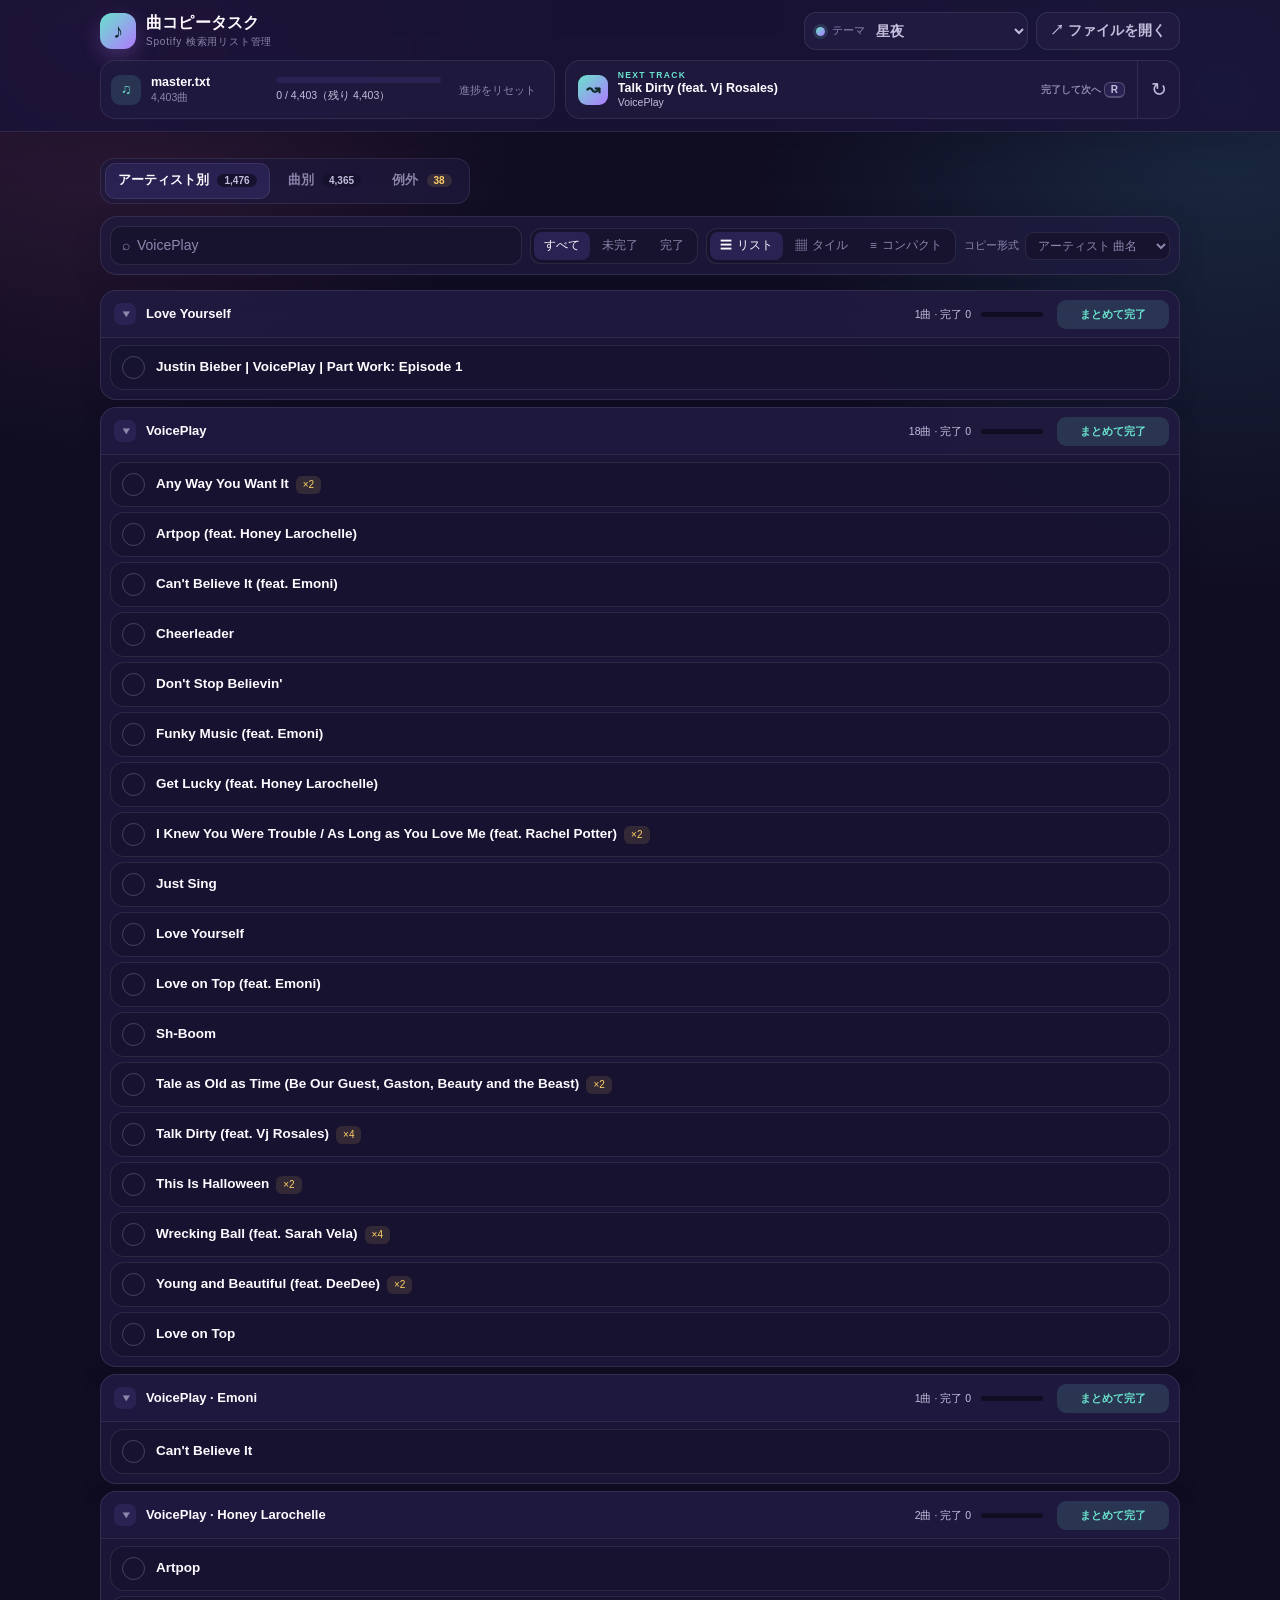
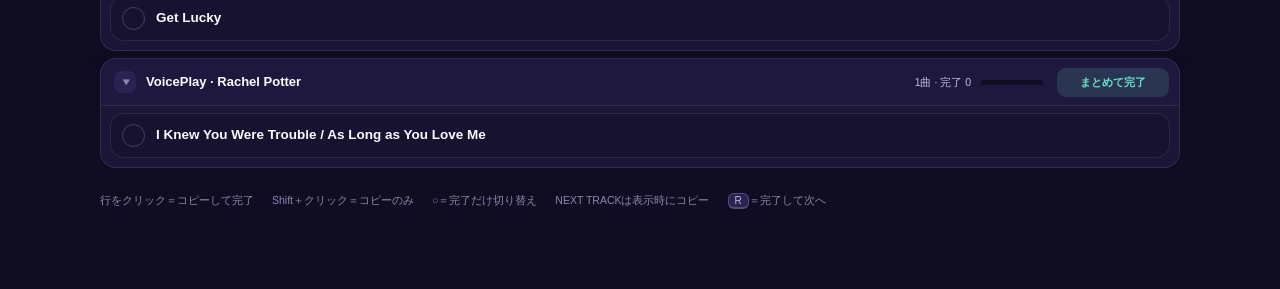
==== commit 0c6f35c5: "Copy next track when displayed" ====
--- a/index.html
+++ b/index.html
@@ -51,14 +51,14 @@
         </div>
 
         <div id="randRow" class="next-card">
-          <button id="randBtn" type="button" title="この曲をコピーして完了にする">
+          <button id="randBtn" type="button" title="この曲を完了にして次の曲を表示する">
             <span class="shuffle" aria-hidden="true">↝</span>
             <span class="nlabel">
               <small>NEXT TRACK</small>
               <strong class="nt" id="randTitle"></strong>
               <span class="na" id="randArtist"></span>
             </span>
-            <span class="do">コピーして完了 <kbd>R</kbd></span>
+            <span class="do">完了して次へ <kbd>R</kbd></span>
           </button>
           <button id="rerollBtn" type="button" title="別の曲を引き直す" aria-label="別の曲を引き直す">↻</button>
         </div>
@@ -125,7 +125,8 @@
         <span>行をクリック＝コピーして完了</span>
         <span>Shift＋クリック＝コピーのみ</span>
         <span>○＝完了だけ切り替え</span>
-        <span><kbd>R</kbd>＝NEXT TRACKをコピー</span>
+        <span>NEXT TRACKは表示時にコピー</span>
+        <span><kbd>R</kbd>＝完了して次へ</span>
       </div>
     </section>
   </main>
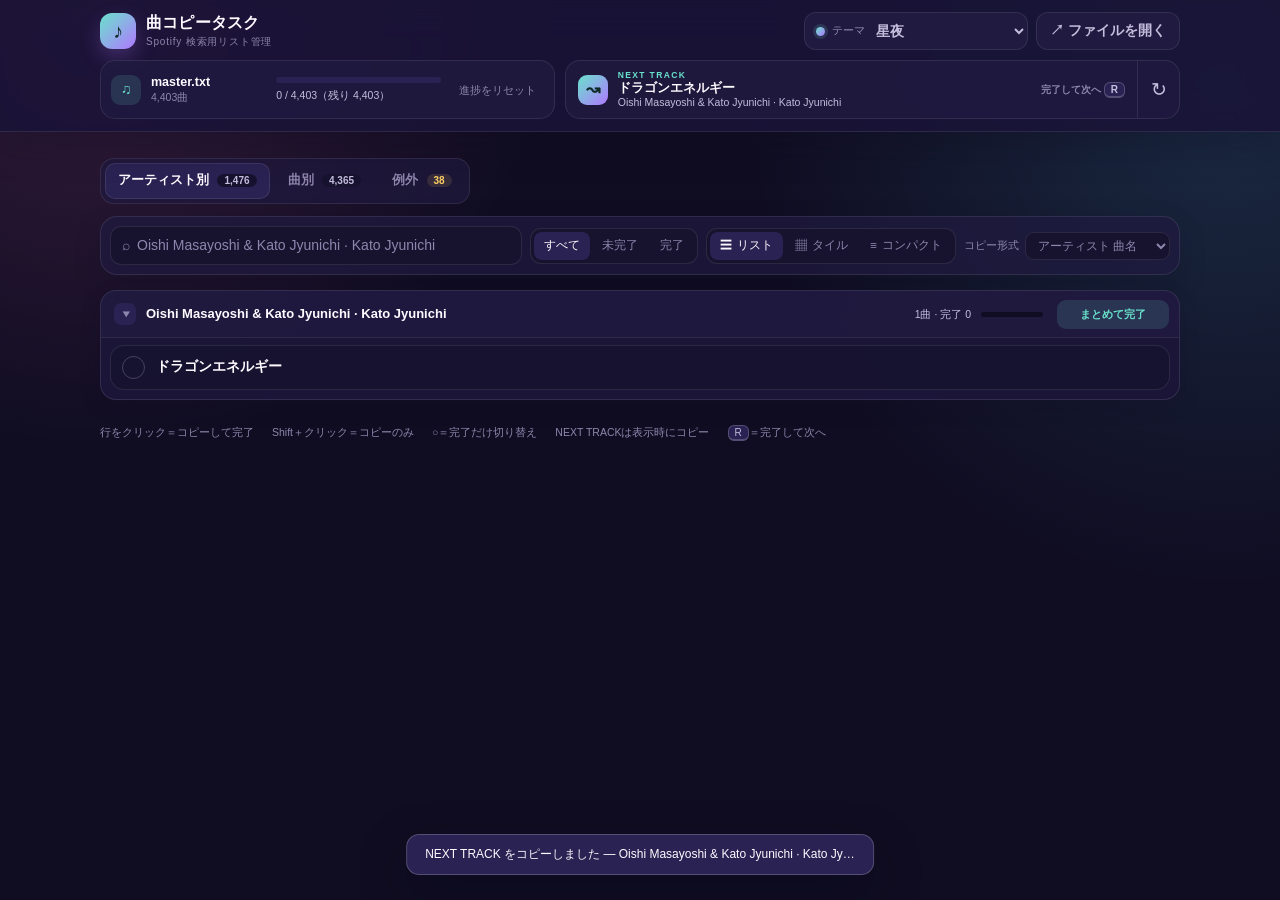
==== commit f917286e: "Add three signature themes" ====
--- a/index.html
+++ b/index.html
@@ -9,6 +9,7 @@
   <link rel="stylesheet" href="styles/base.css">
   <link rel="stylesheet" href="styles/header.css">
   <link rel="stylesheet" href="styles/content.css">
+  <link rel="stylesheet" href="styles/signature-themes.css">
 </head>
 <body>
   <div id="dropOverlay" aria-hidden="true">📄 ここにドロップして読み込み</div>
--- a/styles/signature-themes.css
+++ b/styles/signature-themes.css
@@ -0,0 +1,345 @@
+/*
+ * Signature themes
+ * 配色だけでなく、面・余白・タイポグラフィ・インタラクションも再設計したテーマ群。
+ */
+
+/* Aurora Glass ----------------------------------------------------------- */
+:root[data-theme="aurora-glass"] {
+  color-scheme: dark;
+  --bg: #07101e;
+  --bg-soft: rgba(14, 28, 49, .72);
+  --panel: rgba(20, 39, 66, .62);
+  --panel-2: rgba(43, 69, 102, .7);
+  --panel-glass: rgba(7, 18, 34, .58);
+  --border: rgba(219, 239, 255, .13);
+  --border-strong: rgba(229, 245, 255, .28);
+  --text: #f6fbff;
+  --muted: #b8cadc;
+  --faint: #7f98b2;
+  --accent: #73f7d1;
+  --accent-2: #9f8cff;
+  --accent-ink: #071c22;
+  --accent-soft: rgba(115, 247, 209, .12);
+  --accent-line: rgba(133, 239, 222, .48);
+  --warn: #ffd685;
+  --warn-soft: rgba(255, 214, 133, .12);
+  --danger: #ff93aa;
+  --danger-soft: rgba(255, 147, 170, .12);
+  --glow-1: rgba(83, 235, 218, .27);
+  --glow-2: rgba(145, 102, 255, .25);
+  --shadow: 0 26px 80px rgba(0, 5, 20, .46);
+}
+
+:root[data-theme="aurora-glass"] body {
+  background:
+    radial-gradient(ellipse 44rem 34rem at -8% -5%, rgba(43, 223, 211, .32), transparent 68%),
+    radial-gradient(ellipse 45rem 38rem at 105% 18%, rgba(139, 89, 255, .31), transparent 65%),
+    radial-gradient(ellipse 36rem 32rem at 48% 108%, rgba(33, 121, 255, .2), transparent 68%),
+    linear-gradient(145deg, #07101d 0%, #0a1426 46%, #11152c 100%);
+  background-attachment: fixed;
+}
+
+:root[data-theme="aurora-glass"] .app-header {
+  border-block-end-color: rgba(255, 255, 255, .1);
+  background: rgba(6, 15, 29, .56);
+  box-shadow: 0 18px 60px rgba(0, 4, 17, .22);
+  backdrop-filter: blur(32px) saturate(180%);
+}
+
+:root[data-theme="aurora-glass"] .header-inner,
+:root[data-theme="aurora-glass"] main { max-inline-size: 1180px; }
+
+:root[data-theme="aurora-glass"] .brand-mark {
+  border: 1px solid rgba(255, 255, 255, .28);
+  border-radius: 50%;
+  background: linear-gradient(145deg, rgba(133, 255, 226, .95), rgba(151, 126, 255, .9));
+  box-shadow: 0 0 0 6px rgba(255, 255, 255, .045), 0 12px 34px rgba(101, 121, 255, .36);
+}
+
+:root[data-theme="aurora-glass"] .theme-control,
+:root[data-theme="aurora-glass"] .header-button,
+:root[data-theme="aurora-glass"] .file-card,
+:root[data-theme="aurora-glass"] .next-card,
+:root[data-theme="aurora-glass"] #tabs,
+:root[data-theme="aurora-glass"] #toolbar,
+:root[data-theme="aurora-glass"] .task,
+:root[data-theme="aurora-glass"] .group,
+:root[data-theme="aurora-glass"] .fmt {
+  border-color: rgba(230, 245, 255, .15);
+  background: linear-gradient(145deg, rgba(255, 255, 255, .1), rgba(255, 255, 255, .045));
+  box-shadow: inset 0 1px 0 rgba(255, 255, 255, .12), 0 18px 45px rgba(0, 5, 20, .16);
+  backdrop-filter: blur(24px) saturate(150%);
+}
+
+:root[data-theme="aurora-glass"] .theme-control,
+:root[data-theme="aurora-glass"] .header-button { border-radius: 999px; }
+:root[data-theme="aurora-glass"] .workspace-header { gap: 14px; margin-block-start: 14px; }
+:root[data-theme="aurora-glass"] .file-card,
+:root[data-theme="aurora-glass"] .next-card { border-radius: 22px; }
+
+:root[data-theme="aurora-glass"] .next-card {
+  position: relative;
+  overflow: hidden;
+  border-color: rgba(126, 243, 220, .3);
+}
+
+:root[data-theme="aurora-glass"] .next-card::before {
+  content: "";
+  position: absolute;
+  inline-size: 220px;
+  block-size: 120px;
+  inset: -70px auto auto 10%;
+  border-radius: 50%;
+  background: rgba(100, 247, 213, .17);
+  filter: blur(28px);
+  pointer-events: none;
+}
+
+:root[data-theme="aurora-glass"] #randBtn,
+:root[data-theme="aurora-glass"] #rerollBtn { position: relative; }
+:root[data-theme="aurora-glass"] #randBtn .shuffle { border-radius: 50%; box-shadow: 0 8px 22px rgba(98, 235, 218, .25); }
+:root[data-theme="aurora-glass"] #rerollBtn { border-inline-start-color: rgba(255, 255, 255, .12); }
+:root[data-theme="aurora-glass"] #tabs { border-radius: 999px; padding: 5px; }
+:root[data-theme="aurora-glass"] .tab { border-radius: 999px; }
+:root[data-theme="aurora-glass"] .tab.on { background: rgba(255, 255, 255, .14); box-shadow: inset 0 1px 0 rgba(255, 255, 255, .12); }
+:root[data-theme="aurora-glass"] #toolbar { border-radius: 22px; padding: 11px; }
+:root[data-theme="aurora-glass"] .search-box,
+:root[data-theme="aurora-glass"] .seg,
+:root[data-theme="aurora-glass"] .fmtsel select { border-color: rgba(255, 255, 255, .12); background: rgba(3, 11, 24, .3); }
+:root[data-theme="aurora-glass"] .task { border-radius: 18px; padding-block: 12px; }
+:root[data-theme="aurora-glass"] .task:hover { transform: translateY(-3px); border-color: rgba(123, 242, 220, .5); background: rgba(102, 141, 181, .2); box-shadow: inset 0 1px 0 rgba(255, 255, 255, .16), 0 22px 48px rgba(0, 5, 22, .27); }
+:root[data-theme="aurora-glass"] .group { border-radius: 22px; }
+:root[data-theme="aurora-glass"] .gbody { border-color: rgba(255, 255, 255, .1); background: rgba(1, 9, 21, .18); }
+:root[data-theme="aurora-glass"] .gbody .task { background: rgba(255, 255, 255, .055); }
+:root[data-theme="aurora-glass"] #drop { border-radius: 36px; background: linear-gradient(145deg, rgba(255, 255, 255, .13), rgba(255, 255, 255, .045)); backdrop-filter: blur(30px) saturate(160%); }
+:root[data-theme="aurora-glass"] #drop .ic { border-radius: 50%; box-shadow: 0 0 0 9px rgba(255, 255, 255, .05), 0 18px 45px rgba(104, 116, 255, .36); }
+:root[data-theme="aurora-glass"] #pickBtn { box-shadow: 0 12px 36px rgba(105, 183, 255, .3); }
+:root[data-theme="aurora-glass"] #toast { background: rgba(25, 45, 74, .82); backdrop-filter: blur(28px) saturate(160%); }
+
+/* Editorial Noir --------------------------------------------------------- */
+:root[data-theme="editorial-noir"] {
+  color-scheme: dark;
+  --bg: #090908;
+  --bg-soft: #11110f;
+  --panel: #151513;
+  --panel-2: #22211d;
+  --panel-glass: rgba(9, 9, 8, .96);
+  --border: rgba(238, 229, 207, .14);
+  --border-strong: rgba(238, 229, 207, .34);
+  --text: #eee7d7;
+  --muted: #b3aa99;
+  --faint: #766f63;
+  --accent: #cbae72;
+  --accent-2: #eee5d2;
+  --accent-ink: #11100e;
+  --accent-soft: rgba(203, 174, 114, .11);
+  --accent-line: rgba(203, 174, 114, .55);
+  --warn: #d3ae62;
+  --warn-soft: rgba(211, 174, 98, .11);
+  --danger: #d27d73;
+  --danger-soft: rgba(210, 125, 115, .1);
+  --glow-1: transparent;
+  --glow-2: transparent;
+  --shadow: 0 24px 70px rgba(0, 0, 0, .48);
+}
+
+:root[data-theme="editorial-noir"] body {
+  background:
+    linear-gradient(90deg, transparent calc(50% - .5px), rgba(238, 229, 207, .045) 50%, transparent calc(50% + .5px)),
+    #090908;
+  letter-spacing: .005em;
+}
+
+:root[data-theme="editorial-noir"] .app-header {
+  border-block-end: 1px solid var(--accent-line);
+  background: rgba(9, 9, 8, .97);
+  box-shadow: 0 12px 40px rgba(0, 0, 0, .4);
+  backdrop-filter: none;
+}
+
+:root[data-theme="editorial-noir"] .header-inner,
+:root[data-theme="editorial-noir"] main { max-inline-size: 1260px; }
+:root[data-theme="editorial-noir"] .header-inner { padding-block: 15px; }
+:root[data-theme="editorial-noir"] .brand { gap: 14px; }
+:root[data-theme="editorial-noir"] .brand-mark { border: 1px solid var(--accent); border-radius: 0; background: transparent; box-shadow: none; color: var(--accent); font-family: Georgia, "Times New Roman", serif; }
+:root[data-theme="editorial-noir"] .brand-copy strong,
+:root[data-theme="editorial-noir"] #drop h1,
+:root[data-theme="editorial-noir"] .ghead .gname,
+:root[data-theme="editorial-noir"] #randBtn .nt { font-family: Georgia, "Times New Roman", "Yu Mincho", serif; font-weight: 500; }
+:root[data-theme="editorial-noir"] .brand-copy strong { font-size: 19px; letter-spacing: .055em; }
+:root[data-theme="editorial-noir"] .brand-copy small { text-transform: uppercase; letter-spacing: .2em; }
+:root[data-theme="editorial-noir"] .theme-control,
+:root[data-theme="editorial-noir"] .header-button { border-radius: 0; background: transparent; }
+:root[data-theme="editorial-noir"] .workspace-header { grid-template-columns: minmax(320px, .8fr) minmax(400px, 1.2fr); gap: 0; margin-block-start: 15px; }
+:root[data-theme="editorial-noir"] .file-card,
+:root[data-theme="editorial-noir"] .next-card { border-radius: 0; background: transparent; box-shadow: none; }
+:root[data-theme="editorial-noir"] .file-card { border-inline-end: 0; }
+:root[data-theme="editorial-noir"] .next-card { border-inline-start: 3px solid var(--accent); }
+:root[data-theme="editorial-noir"] #randBtn .shuffle { border: 1px solid var(--accent); border-radius: 0; background: transparent; color: var(--accent); }
+:root[data-theme="editorial-noir"] #randBtn .nlabel small { color: var(--accent); letter-spacing: .25em; }
+:root[data-theme="editorial-noir"] #randBtn .nt { font-size: 14px; letter-spacing: .02em; }
+:root[data-theme="editorial-noir"] #rerollBtn { border-color: var(--border-strong); }
+
+:root[data-theme="editorial-noir"] main { padding-block-start: 34px; }
+:root[data-theme="editorial-noir"] #tabs { display: grid; grid-template-columns: repeat(3, 1fr); inline-size: 100%; border: 0; border-block: 1px solid var(--border-strong); border-radius: 0; background: transparent; padding: 0; }
+:root[data-theme="editorial-noir"] .tab { border-inline-end: 1px solid var(--border); border-radius: 0; padding-block: 12px; text-transform: uppercase; letter-spacing: .12em; }
+:root[data-theme="editorial-noir"] .tab:last-child { border-inline-end: 0; }
+:root[data-theme="editorial-noir"] .tab.on { background: var(--text); box-shadow: none; color: var(--accent-ink); }
+:root[data-theme="editorial-noir"] .tab.on .n { background: var(--accent-ink); color: var(--text); }
+:root[data-theme="editorial-noir"] #toolbar { border: 0; border-block-end: 1px solid var(--border-strong); border-radius: 0; background: transparent; box-shadow: none; padding: 6px 0 14px; }
+:root[data-theme="editorial-noir"] .search-box,
+:root[data-theme="editorial-noir"] .seg,
+:root[data-theme="editorial-noir"] .fmtsel select { border-radius: 0; background: transparent; }
+:root[data-theme="editorial-noir"] .seg button { border-radius: 0; }
+:root[data-theme="editorial-noir"] .seg button.on { background: var(--accent); color: var(--accent-ink); }
+
+:root[data-theme="editorial-noir"] #list { gap: 0; }
+:root[data-theme="editorial-noir"] .task { border: 0; border-block-end: 1px solid var(--border); border-radius: 0; background: transparent; box-shadow: none; padding: 14px 10px; }
+:root[data-theme="editorial-noir"] .task:hover { transform: translateX(5px); border-color: var(--accent); background: linear-gradient(90deg, var(--accent-soft), transparent 70%); }
+:root[data-theme="editorial-noir"] .task .title { font-family: Georgia, "Times New Roman", "Yu Mincho", serif; font-size: 14.5px; font-weight: 500; }
+:root[data-theme="editorial-noir"] .check { border-radius: 0; transform: rotate(45deg); }
+:root[data-theme="editorial-noir"] .check::after { transform: rotate(-45deg); }
+:root[data-theme="editorial-noir"] .task.done .check { background: var(--accent); }
+:root[data-theme="editorial-noir"] #list.tile { gap: 1px; background: var(--border); }
+:root[data-theme="editorial-noir"] #list.tile .task { border: 0; background: var(--bg); }
+:root[data-theme="editorial-noir"] .group { margin-block-end: 9px; border-color: var(--border-strong); border-radius: 0; background: transparent; box-shadow: none; }
+:root[data-theme="editorial-noir"] .ghead { padding-block: 16px; }
+:root[data-theme="editorial-noir"] .ghead .chev { border: 1px solid var(--border); border-radius: 0; background: transparent; }
+:root[data-theme="editorial-noir"] .ghead .gname { font-size: 16px; letter-spacing: .035em; }
+:root[data-theme="editorial-noir"] .gbody { background: #0c0c0a; }
+:root[data-theme="editorial-noir"] .gbody .task { background: transparent; }
+:root[data-theme="editorial-noir"] .gbulk { border: 1px solid var(--accent-line); border-radius: 0; background: transparent; letter-spacing: .06em; }
+:root[data-theme="editorial-noir"] #drop { border-radius: 0; background: transparent; padding-inline: clamp(26px, 8vw, 100px); text-align: start; }
+:root[data-theme="editorial-noir"] #drop::before { inline-size: 1px; block-size: 100%; inset: 0 auto 0 42px; border-radius: 0; background: var(--accent); }
+:root[data-theme="editorial-noir"] #drop::after { display: none; }
+:root[data-theme="editorial-noir"] #drop .ic { margin-inline: 0; border: 1px solid var(--accent); border-radius: 0; background: transparent; box-shadow: none; color: var(--accent); }
+:root[data-theme="editorial-noir"] #drop h1 { font-size: clamp(30px, 6vw, 54px); font-weight: 400; }
+:root[data-theme="editorial-noir"] #pickBtn { border: 1px solid var(--accent); border-radius: 0; background: transparent; box-shadow: none; color: var(--accent); letter-spacing: .08em; }
+:root[data-theme="editorial-noir"] #pickBtn:hover { background: var(--accent); color: var(--accent-ink); }
+:root[data-theme="editorial-noir"] .fmt,
+:root[data-theme="editorial-noir"] .fmt pre { border-radius: 0; background: transparent; }
+:root[data-theme="editorial-noir"] #toast { border-radius: 0; background: var(--text); color: var(--accent-ink); }
+
+/* Studio Grid ------------------------------------------------------------ */
+:root[data-theme="studio-grid"] {
+  color-scheme: light;
+  --bg: #f1f0eb;
+  --bg-soft: #e7e6df;
+  --panel: #fffef8;
+  --panel-2: #dcdad1;
+  --panel-glass: rgba(241, 240, 235, .96);
+  --border: rgba(20, 20, 19, .22);
+  --border-strong: #161615;
+  --text: #151514;
+  --muted: #5d5c56;
+  --faint: #85837a;
+  --accent: #2457ff;
+  --accent-2: #ff5a36;
+  --accent-ink: #fff;
+  --accent-soft: rgba(36, 87, 255, .09);
+  --accent-line: rgba(36, 87, 255, .6);
+  --warn: #a94810;
+  --warn-soft: rgba(255, 90, 54, .1);
+  --danger: #d72d2d;
+  --danger-soft: rgba(215, 45, 45, .1);
+  --glow-1: transparent;
+  --glow-2: transparent;
+  --shadow: 6px 6px 0 #161615;
+}
+
+:root[data-theme="studio-grid"] body {
+  background-color: var(--bg);
+  background-image:
+    linear-gradient(rgba(21, 21, 20, .055) 1px, transparent 1px),
+    linear-gradient(90deg, rgba(21, 21, 20, .055) 1px, transparent 1px);
+  background-size: 28px 28px;
+  font-family: "Avenir Next", Avenir, Inter, "Segoe UI", "Noto Sans JP", sans-serif;
+}
+
+:root[data-theme="studio-grid"] .app-header { border-block-end: 2px solid var(--text); background: rgba(241, 240, 235, .96); box-shadow: none; backdrop-filter: blur(12px); }
+:root[data-theme="studio-grid"] .header-inner,
+:root[data-theme="studio-grid"] main { max-inline-size: 1240px; }
+:root[data-theme="studio-grid"] .brand-mark { border: 2px solid var(--text); border-radius: 3px; background: var(--accent); box-shadow: 4px 4px 0 var(--text); color: #fff; }
+:root[data-theme="studio-grid"] .brand-copy strong { font-size: 17px; font-weight: 900; letter-spacing: -.02em; text-transform: uppercase; }
+:root[data-theme="studio-grid"] .brand-copy small { color: var(--muted); font-weight: 700; letter-spacing: .11em; }
+:root[data-theme="studio-grid"] .theme-control,
+:root[data-theme="studio-grid"] .header-button { border: 1.5px solid var(--text); border-radius: 3px; background: var(--panel); }
+:root[data-theme="studio-grid"] .header-button:hover { background: var(--text); color: #fff; }
+:root[data-theme="studio-grid"] .workspace-header { grid-template-columns: 1.15fr .85fr; gap: 12px; margin-block-start: 14px; }
+:root[data-theme="studio-grid"] .file-card,
+:root[data-theme="studio-grid"] .next-card { border: 2px solid var(--text); border-radius: 3px; background: var(--panel); box-shadow: 4px 4px 0 rgba(21, 21, 20, .92); }
+:root[data-theme="studio-grid"] .file-icon { border-radius: 2px; background: var(--text); color: #fff; }
+:root[data-theme="studio-grid"] .pbar { border: 1px solid var(--text); border-radius: 0; background: transparent; }
+:root[data-theme="studio-grid"] .pbar i { border-radius: 0; background: var(--accent); }
+:root[data-theme="studio-grid"] .next-card { background: var(--accent); color: #fff; }
+:root[data-theme="studio-grid"] #randBtn:hover { background: rgba(255, 255, 255, .12); }
+:root[data-theme="studio-grid"] #randBtn .shuffle { border: 1px solid #fff; border-radius: 2px; background: #fff; color: var(--accent); }
+:root[data-theme="studio-grid"] #randBtn .nlabel small { color: #dfe6ff; }
+:root[data-theme="studio-grid"] #randBtn .na,
+:root[data-theme="studio-grid"] #randBtn .do { color: #dfe6ff; }
+:root[data-theme="studio-grid"] #randBtn:hover .do { color: #fff; }
+:root[data-theme="studio-grid"] #rerollBtn { border-color: rgba(255, 255, 255, .45); color: #fff; }
+:root[data-theme="studio-grid"] #rerollBtn:hover { background: #fff; color: var(--accent); }
+
+:root[data-theme="studio-grid"] main { padding-block-start: 30px; }
+:root[data-theme="studio-grid"] #tabs { border: 2px solid var(--text); border-radius: 3px; background: var(--panel); box-shadow: 4px 4px 0 var(--text); padding: 0; }
+:root[data-theme="studio-grid"] .tab { border-inline-end: 1px solid var(--text); border-radius: 0; padding: 10px 16px; color: var(--muted); }
+:root[data-theme="studio-grid"] .tab:last-child { border-inline-end: 0; }
+:root[data-theme="studio-grid"] .tab.on { background: var(--text); box-shadow: none; color: #fff; }
+:root[data-theme="studio-grid"] .tab .n { background: transparent; }
+:root[data-theme="studio-grid"] .tab.on .n { color: #c9d5ff; }
+:root[data-theme="studio-grid"] #toolbar { border: 2px solid var(--text); border-radius: 3px; background: var(--panel); box-shadow: 4px 4px 0 var(--text); }
+:root[data-theme="studio-grid"] .search-box,
+:root[data-theme="studio-grid"] .seg,
+:root[data-theme="studio-grid"] .fmtsel select { border: 1px solid var(--text); border-radius: 2px; background: #fff; }
+:root[data-theme="studio-grid"] .seg button { border-radius: 0; }
+:root[data-theme="studio-grid"] .seg button.on { background: var(--accent); color: #fff; }
+
+:root[data-theme="studio-grid"] #list { gap: 9px; }
+:root[data-theme="studio-grid"] .task { border: 1.5px solid var(--text); border-radius: 2px; background: var(--panel); box-shadow: 3px 3px 0 rgba(21, 21, 20, .85); }
+:root[data-theme="studio-grid"] .task:hover { transform: translate(-2px, -2px); border-color: var(--text); background: #fff; box-shadow: 6px 6px 0 var(--accent); }
+:root[data-theme="studio-grid"] .check { border: 1.5px solid var(--text); border-radius: 2px; }
+:root[data-theme="studio-grid"] .task.done .check { border-color: var(--text); background: var(--accent); color: #fff; }
+:root[data-theme="studio-grid"] .task .extra { border-color: var(--text); border-radius: 2px; }
+:root[data-theme="studio-grid"] .group { overflow: visible; border: 2px solid var(--text); border-radius: 3px; background: var(--panel); box-shadow: 5px 5px 0 var(--text); }
+:root[data-theme="studio-grid"] .group + .group { margin-block-start: 5px; }
+:root[data-theme="studio-grid"] .ghead .chev { border-radius: 2px; background: var(--accent); color: #fff; }
+:root[data-theme="studio-grid"] .ghead .gname { font-size: 14px; font-weight: 900; letter-spacing: -.01em; text-transform: uppercase; }
+:root[data-theme="studio-grid"] .ghead .gbar { border: 1px solid var(--text); border-radius: 0; background: transparent; }
+:root[data-theme="studio-grid"] .ghead .gbar i { border-radius: 0; background: var(--accent-2); }
+:root[data-theme="studio-grid"] .gbulk { border: 1px solid var(--text); border-radius: 2px; background: #fff; color: var(--text); }
+:root[data-theme="studio-grid"] .gbulk:hover { background: var(--accent-2); color: #fff; }
+:root[data-theme="studio-grid"] .gbody { border-color: var(--text); background: #e9e8e1; }
+:root[data-theme="studio-grid"] .gbody .task { background: var(--panel); box-shadow: none; }
+:root[data-theme="studio-grid"] #drop { border: 2px solid var(--text); border-radius: 3px; background: var(--panel); box-shadow: 9px 9px 0 var(--text); }
+:root[data-theme="studio-grid"] #drop::before { inline-size: 140px; block-size: 14px; inset: 0 auto auto 0; border-radius: 0; background: var(--accent); }
+:root[data-theme="studio-grid"] #drop::after { inline-size: 14px; block-size: 140px; inset: auto 0 0 auto; border-radius: 0; background: var(--accent-2); }
+:root[data-theme="studio-grid"] #drop .ic { border: 2px solid var(--text); border-radius: 3px; background: var(--accent); box-shadow: 5px 5px 0 var(--text); color: #fff; }
+:root[data-theme="studio-grid"] #drop h1 { font-size: clamp(28px, 5vw, 44px); font-weight: 900; letter-spacing: -.04em; text-transform: uppercase; }
+:root[data-theme="studio-grid"] #pickBtn { border: 2px solid var(--text); border-radius: 3px; background: var(--accent); box-shadow: 4px 4px 0 var(--text); color: #fff; }
+:root[data-theme="studio-grid"] #pickBtn:hover { transform: translate(-2px, -2px); box-shadow: 6px 6px 0 var(--text); }
+:root[data-theme="studio-grid"] .fmt,
+:root[data-theme="studio-grid"] .fmt pre { border: 1.5px solid var(--text); border-radius: 2px; background: var(--panel); }
+:root[data-theme="studio-grid"] #toast { border: 2px solid var(--text); border-radius: 3px; background: var(--text); box-shadow: 5px 5px 0 var(--accent); color: #fff; }
+
+@media (max-width: 850px) {
+  :root[data-theme="editorial-noir"] .workspace-header,
+  :root[data-theme="studio-grid"] .workspace-header { grid-template-columns: 1fr; }
+  :root[data-theme="editorial-noir"] .file-card { border-inline-end: 1px solid var(--border); }
+}
+
+@media (max-width: 620px) {
+  :root[data-theme="aurora-glass"] .file-card,
+  :root[data-theme="aurora-glass"] .next-card { border-radius: 17px; }
+  :root[data-theme="editorial-noir"] .brand-copy strong { font-size: 15px; }
+  :root[data-theme="editorial-noir"] #drop::before { inset-inline-start: 20px; }
+  :root[data-theme="studio-grid"] .file-card,
+  :root[data-theme="studio-grid"] .next-card { box-shadow: 3px 3px 0 var(--text); }
+}
+
+@media (max-width: 470px) {
+  :root[data-theme="editorial-noir"] .tab { padding-inline: 7px; font-size: 10.5px; letter-spacing: .04em; }
+  :root[data-theme="editorial-noir"] #drop { padding-inline: 34px 18px; }
+  :root[data-theme="studio-grid"] .tab { padding-inline: 8px; }
+  :root[data-theme="studio-grid"] #drop { box-shadow: 5px 5px 0 var(--text); }
+}
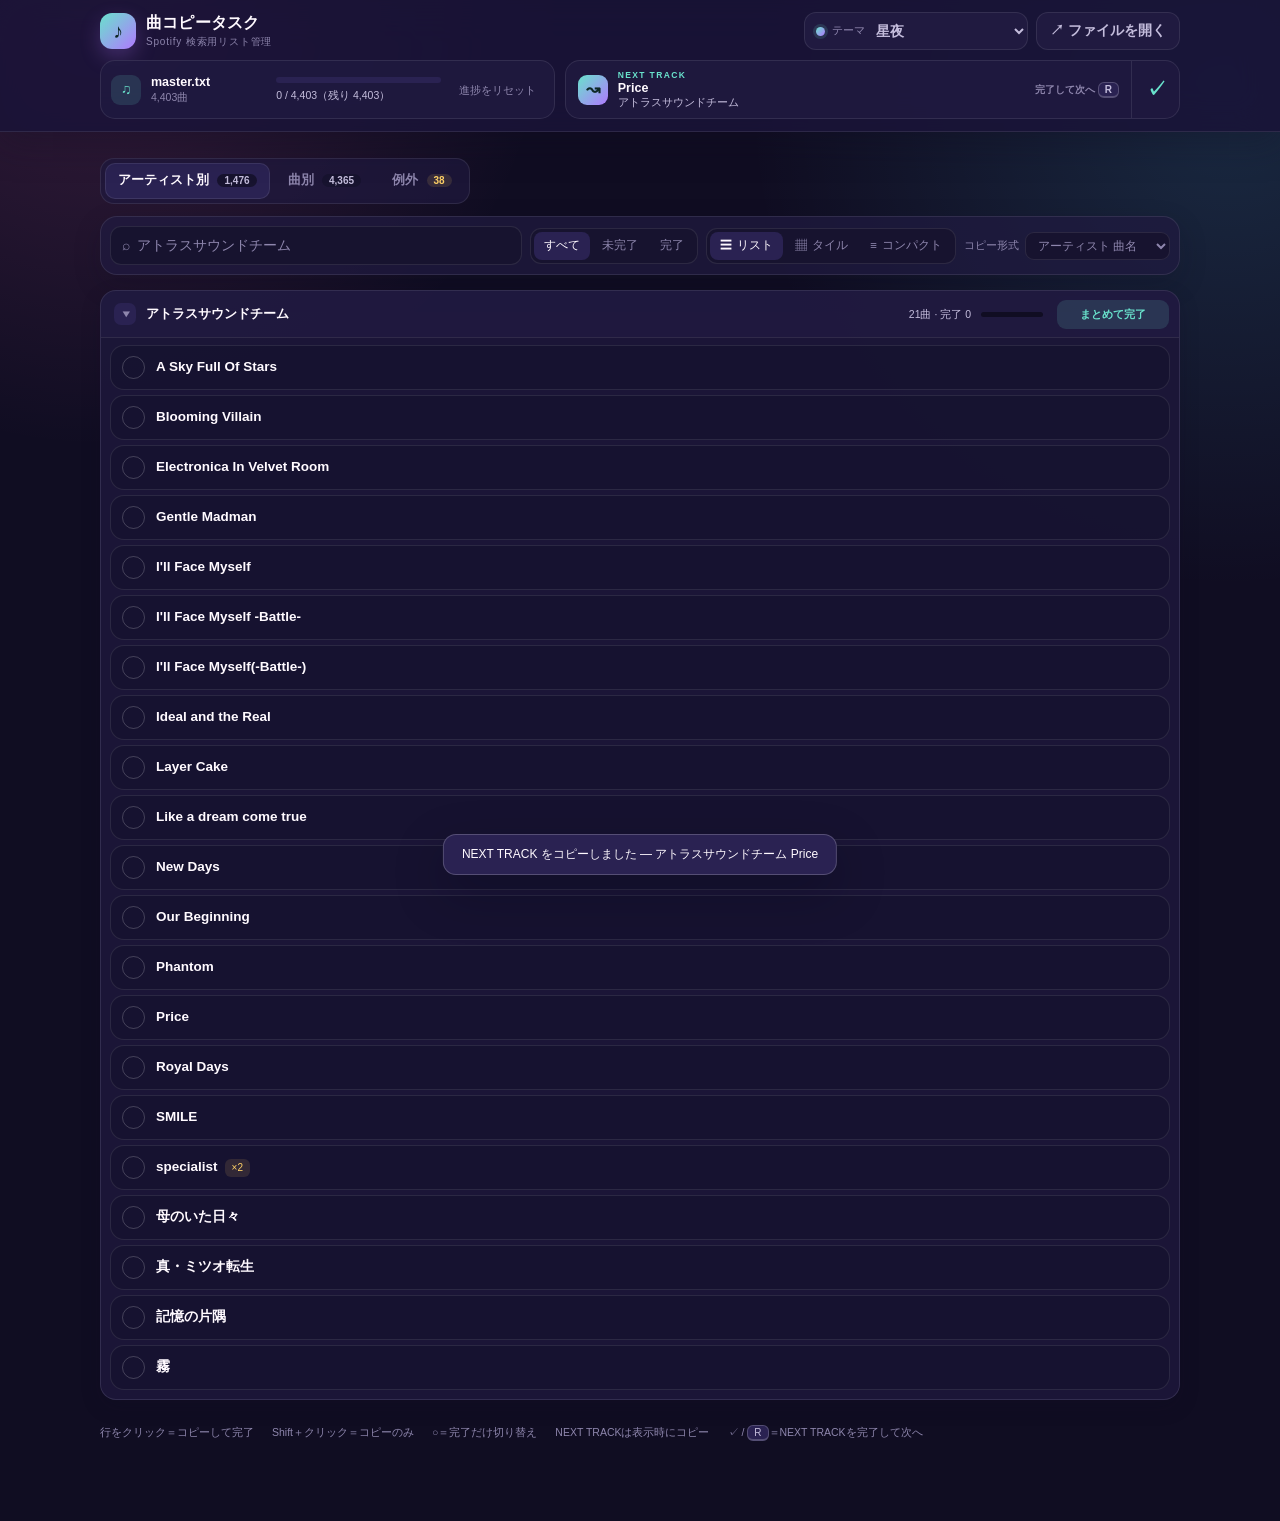
==== commit 8079ce5f: "Replace next track refresh with completion button" ====
--- a/index.html
+++ b/index.html
@@ -52,7 +52,7 @@
         </div>
 
         <div id="randRow" class="next-card">
-          <button id="randBtn" type="button" title="この曲を完了にして次の曲を表示する">
+          <div id="randDisplay" class="next-track" aria-live="polite">
             <span class="shuffle" aria-hidden="true">↝</span>
             <span class="nlabel">
               <small>NEXT TRACK</small>
@@ -60,8 +60,8 @@
               <span class="na" id="randArtist"></span>
             </span>
             <span class="do">完了して次へ <kbd>R</kbd></span>
-          </button>
-          <button id="rerollBtn" type="button" title="別の曲を引き直す" aria-label="別の曲を引き直す">↻</button>
+          </div>
+          <button id="completeNextBtn" class="complete-next" type="button" title="この曲を完了にして次の曲を表示する" aria-label="この曲を完了にして次の曲を表示する">✓</button>
         </div>
       </section>
     </div>
@@ -127,7 +127,7 @@
         <span>Shift＋クリック＝コピーのみ</span>
         <span>○＝完了だけ切り替え</span>
         <span>NEXT TRACKは表示時にコピー</span>
-        <span><kbd>R</kbd>＝完了して次へ</span>
+        <span>✓ / <kbd>R</kbd>＝NEXT TRACKを完了して次へ</span>
       </div>
     </section>
   </main>
--- a/styles/header.css
+++ b/styles/header.css
@@ -85,20 +85,20 @@
 .quiet-button.danger:hover { background: var(--danger-soft); color: var(--danger); }
 
 .next-card { display: flex; overflow: hidden; }
-#randBtn { display: flex; flex: 1; align-items: center; gap: 10px; min-inline-size: 0; background: transparent; padding: 9px 12px; text-align: start; }
-#randBtn:hover { background: var(--accent-soft); }
-#randBtn .shuffle { display: grid; place-items: center; inline-size: 30px; block-size: 30px; flex: none; border-radius: 9px; background: linear-gradient(135deg, var(--accent), var(--accent-2)); color: var(--accent-ink); font-size: 17px; font-weight: 900; }
-#randBtn .nlabel { display: grid; flex: 1; min-inline-size: 0; line-height: 1.25; }
-#randBtn .nlabel small { color: var(--accent); font-size: 8.5px; font-weight: 900; letter-spacing: .16em; }
-#randBtn .nt, #randBtn .na { overflow: hidden; text-overflow: ellipsis; white-space: nowrap; }
-#randBtn .nt { font-size: 12.5px; }
-#randBtn .na { color: var(--muted); font-size: 10.5px; }
-#randBtn .do { flex: none; color: var(--faint); font-size: 10px; font-weight: 700; white-space: nowrap; }
-#randBtn:hover .do { color: var(--accent); }
-#randBtn.alldone .nt { color: var(--accent); }
-#randBtn.alldone .do { visibility: hidden; }
-#rerollBtn { inline-size: 42px; flex: none; border-inline-start: 1px solid var(--border); background: transparent; color: var(--muted); font-size: 19px; }
-#rerollBtn:hover { background: var(--panel-2); color: var(--accent); }
+.next-track { display: flex; flex: 1; align-items: center; gap: 10px; min-inline-size: 0; padding: 9px 12px; text-align: start; }
+.next-track .shuffle { display: grid; place-items: center; inline-size: 30px; block-size: 30px; flex: none; border-radius: 9px; background: linear-gradient(135deg, var(--accent), var(--accent-2)); color: var(--accent-ink); font-size: 17px; font-weight: 900; }
+.next-track .nlabel { display: grid; flex: 1; min-inline-size: 0; line-height: 1.25; }
+.next-track .nlabel small { color: var(--accent); font-size: 8.5px; font-weight: 900; letter-spacing: .16em; }
+.next-track .nt, .next-track .na { overflow: hidden; text-overflow: ellipsis; white-space: nowrap; }
+.next-track .nt { font-size: 12.5px; }
+.next-track .na { color: var(--muted); font-size: 10.5px; }
+.next-track .do { flex: none; color: var(--faint); font-size: 10px; font-weight: 700; white-space: nowrap; }
+.next-track.alldone .nt { color: var(--accent); }
+.next-track.alldone .do { visibility: hidden; }
+.complete-next { inline-size: 48px; flex: none; border-inline-start: 1px solid var(--border); background: transparent; color: var(--accent); font-size: 20px; font-weight: 900; }
+.complete-next:hover { background: var(--accent-soft); color: var(--accent); }
+.complete-next:active { background: color-mix(in srgb, var(--accent) 18%, transparent); }
+.complete-next:disabled { background: transparent; color: var(--faint); opacity: .45; }
 
 @media (max-width: 850px) {
   .workspace-header { grid-template-columns: 1fr; }
@@ -119,5 +119,5 @@
   #pcount { align-self: flex-end; margin-block-start: -1px; }
   .quiet-button { grid-column: 3; grid-row: 1; font-size: 0; }
   .quiet-button::after { content: "リセット"; font-size: 10px; }
-  #randBtn .do { display: none; }
+  .next-track .do { display: none; }
 }
--- a/styles/signature-themes.css
+++ b/styles/signature-themes.css
@@ -95,10 +95,10 @@
   pointer-events: none;
 }
 
-:root[data-theme="aurora-glass"] #randBtn,
-:root[data-theme="aurora-glass"] #rerollBtn { position: relative; }
-:root[data-theme="aurora-glass"] #randBtn .shuffle { border-radius: 50%; box-shadow: 0 8px 22px rgba(98, 235, 218, .25); }
-:root[data-theme="aurora-glass"] #rerollBtn { border-inline-start-color: rgba(255, 255, 255, .12); }
+:root[data-theme="aurora-glass"] .next-track,
+:root[data-theme="aurora-glass"] .complete-next { position: relative; }
+:root[data-theme="aurora-glass"] .next-track .shuffle { border-radius: 50%; box-shadow: 0 8px 22px rgba(98, 235, 218, .25); }
+:root[data-theme="aurora-glass"] .complete-next { border-inline-start-color: rgba(255, 255, 255, .12); }
 :root[data-theme="aurora-glass"] #tabs { border-radius: 999px; padding: 5px; }
 :root[data-theme="aurora-glass"] .tab { border-radius: 999px; }
 :root[data-theme="aurora-glass"] .tab.on { background: rgba(255, 255, 255, .14); box-shadow: inset 0 1px 0 rgba(255, 255, 255, .12); }
@@ -165,7 +165,7 @@
 :root[data-theme="editorial-noir"] .brand-copy strong,
 :root[data-theme="editorial-noir"] #drop h1,
 :root[data-theme="editorial-noir"] .ghead .gname,
-:root[data-theme="editorial-noir"] #randBtn .nt { font-family: Georgia, "Times New Roman", "Yu Mincho", serif; font-weight: 500; }
+:root[data-theme="editorial-noir"] .next-track .nt { font-family: Georgia, "Times New Roman", "Yu Mincho", serif; font-weight: 500; }
 :root[data-theme="editorial-noir"] .brand-copy strong { font-size: 19px; letter-spacing: .055em; }
 :root[data-theme="editorial-noir"] .brand-copy small { text-transform: uppercase; letter-spacing: .2em; }
 :root[data-theme="editorial-noir"] .theme-control,
@@ -175,10 +175,10 @@
 :root[data-theme="editorial-noir"] .next-card { border-radius: 0; background: transparent; box-shadow: none; }
 :root[data-theme="editorial-noir"] .file-card { border-inline-end: 0; }
 :root[data-theme="editorial-noir"] .next-card { border-inline-start: 3px solid var(--accent); }
-:root[data-theme="editorial-noir"] #randBtn .shuffle { border: 1px solid var(--accent); border-radius: 0; background: transparent; color: var(--accent); }
-:root[data-theme="editorial-noir"] #randBtn .nlabel small { color: var(--accent); letter-spacing: .25em; }
-:root[data-theme="editorial-noir"] #randBtn .nt { font-size: 14px; letter-spacing: .02em; }
-:root[data-theme="editorial-noir"] #rerollBtn { border-color: var(--border-strong); }
+:root[data-theme="editorial-noir"] .next-track .shuffle { border: 1px solid var(--accent); border-radius: 0; background: transparent; color: var(--accent); }
+:root[data-theme="editorial-noir"] .next-track .nlabel small { color: var(--accent); letter-spacing: .25em; }
+:root[data-theme="editorial-noir"] .next-track .nt { font-size: 14px; letter-spacing: .02em; }
+:root[data-theme="editorial-noir"] .complete-next { border-color: var(--border-strong); }
 
 :root[data-theme="editorial-noir"] main { padding-block-start: 34px; }
 :root[data-theme="editorial-noir"] #tabs { display: grid; grid-template-columns: repeat(3, 1fr); inline-size: 100%; border: 0; border-block: 1px solid var(--border-strong); border-radius: 0; background: transparent; padding: 0; }
@@ -272,14 +272,12 @@
 :root[data-theme="studio-grid"] .pbar { border: 1px solid var(--text); border-radius: 0; background: transparent; }
 :root[data-theme="studio-grid"] .pbar i { border-radius: 0; background: var(--accent); }
 :root[data-theme="studio-grid"] .next-card { background: var(--accent); color: #fff; }
-:root[data-theme="studio-grid"] #randBtn:hover { background: rgba(255, 255, 255, .12); }
-:root[data-theme="studio-grid"] #randBtn .shuffle { border: 1px solid #fff; border-radius: 2px; background: #fff; color: var(--accent); }
-:root[data-theme="studio-grid"] #randBtn .nlabel small { color: #dfe6ff; }
-:root[data-theme="studio-grid"] #randBtn .na,
-:root[data-theme="studio-grid"] #randBtn .do { color: #dfe6ff; }
-:root[data-theme="studio-grid"] #randBtn:hover .do { color: #fff; }
-:root[data-theme="studio-grid"] #rerollBtn { border-color: rgba(255, 255, 255, .45); color: #fff; }
-:root[data-theme="studio-grid"] #rerollBtn:hover { background: #fff; color: var(--accent); }
+:root[data-theme="studio-grid"] .next-track .shuffle { border: 1px solid #fff; border-radius: 2px; background: #fff; color: var(--accent); }
+:root[data-theme="studio-grid"] .next-track .nlabel small { color: #dfe6ff; }
+:root[data-theme="studio-grid"] .next-track .na,
+:root[data-theme="studio-grid"] .next-track .do { color: #dfe6ff; }
+:root[data-theme="studio-grid"] .complete-next { border-color: rgba(255, 255, 255, .45); color: #fff; }
+:root[data-theme="studio-grid"] .complete-next:hover { background: #fff; color: var(--accent); }
 
 :root[data-theme="studio-grid"] main { padding-block-start: 30px; }
 :root[data-theme="studio-grid"] #tabs { border: 2px solid var(--text); border-radius: 3px; background: var(--panel); box-shadow: 4px 4px 0 var(--text); padding: 0; }
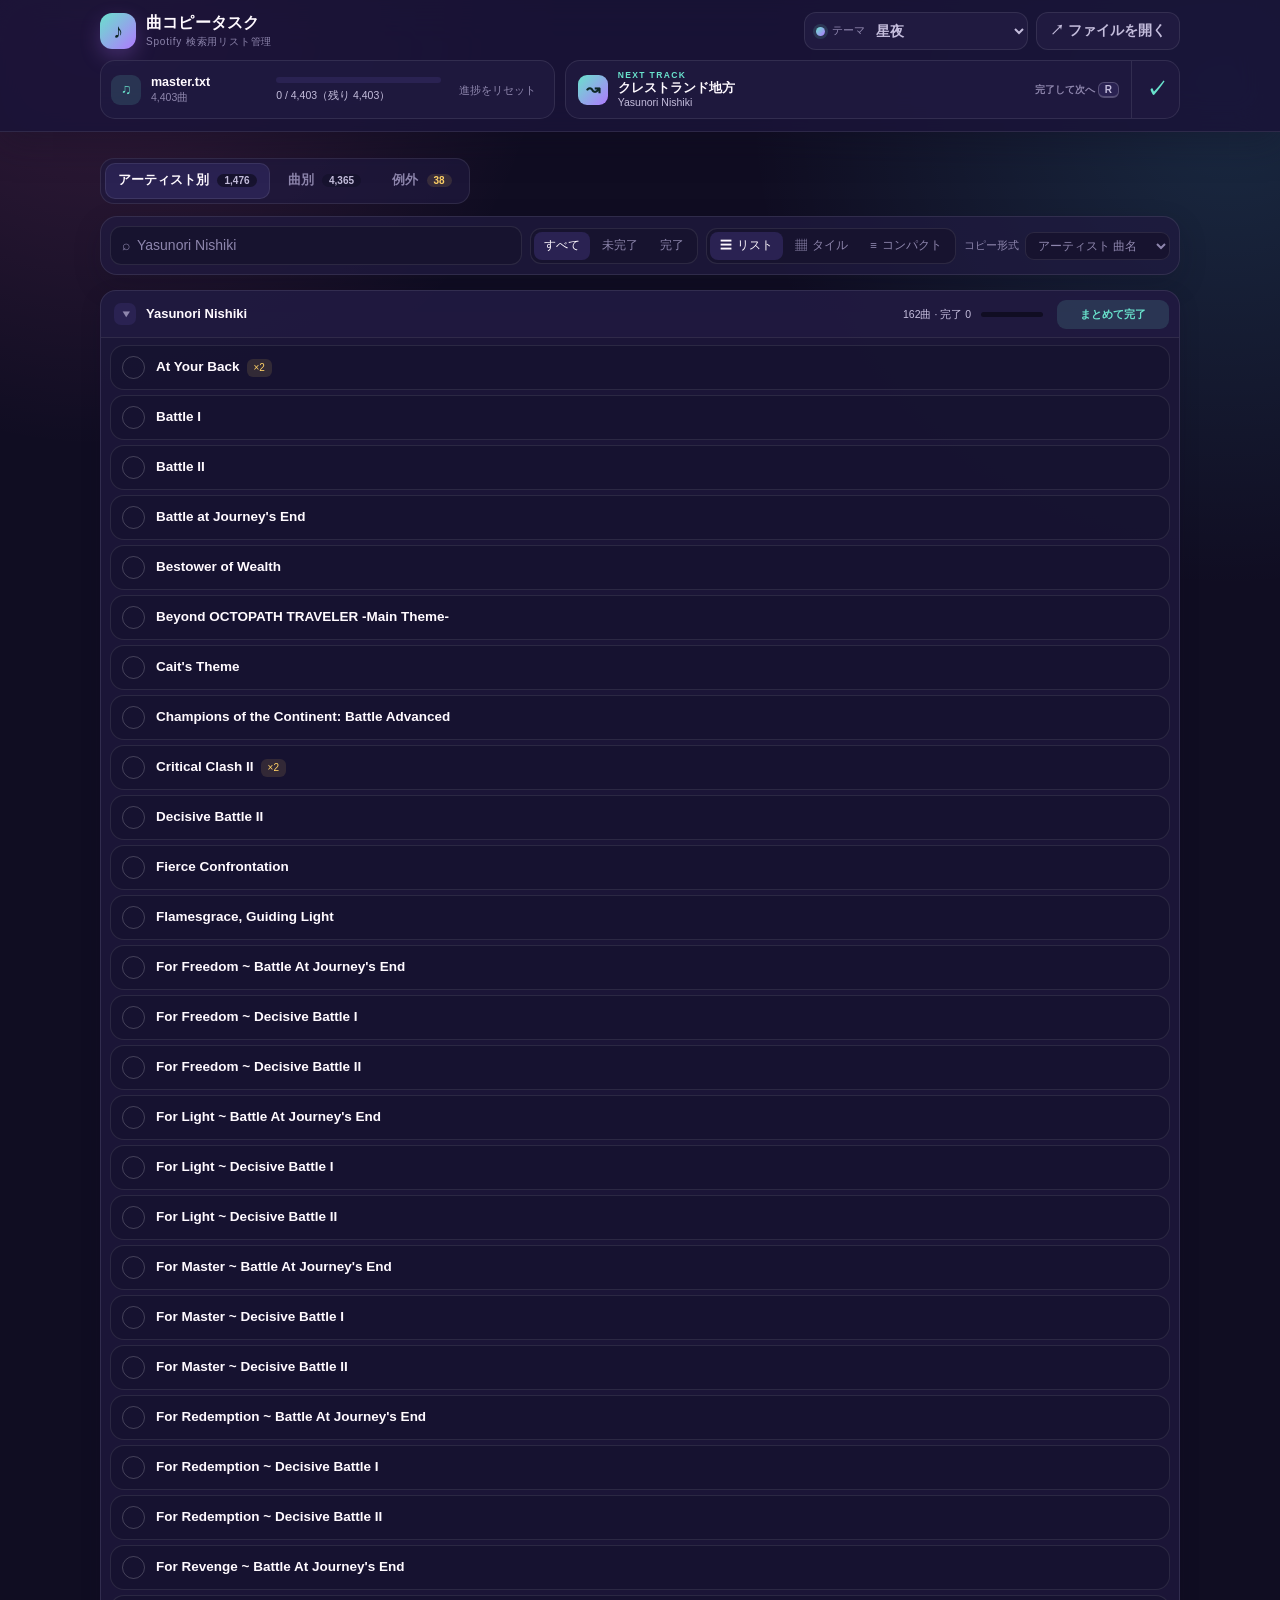
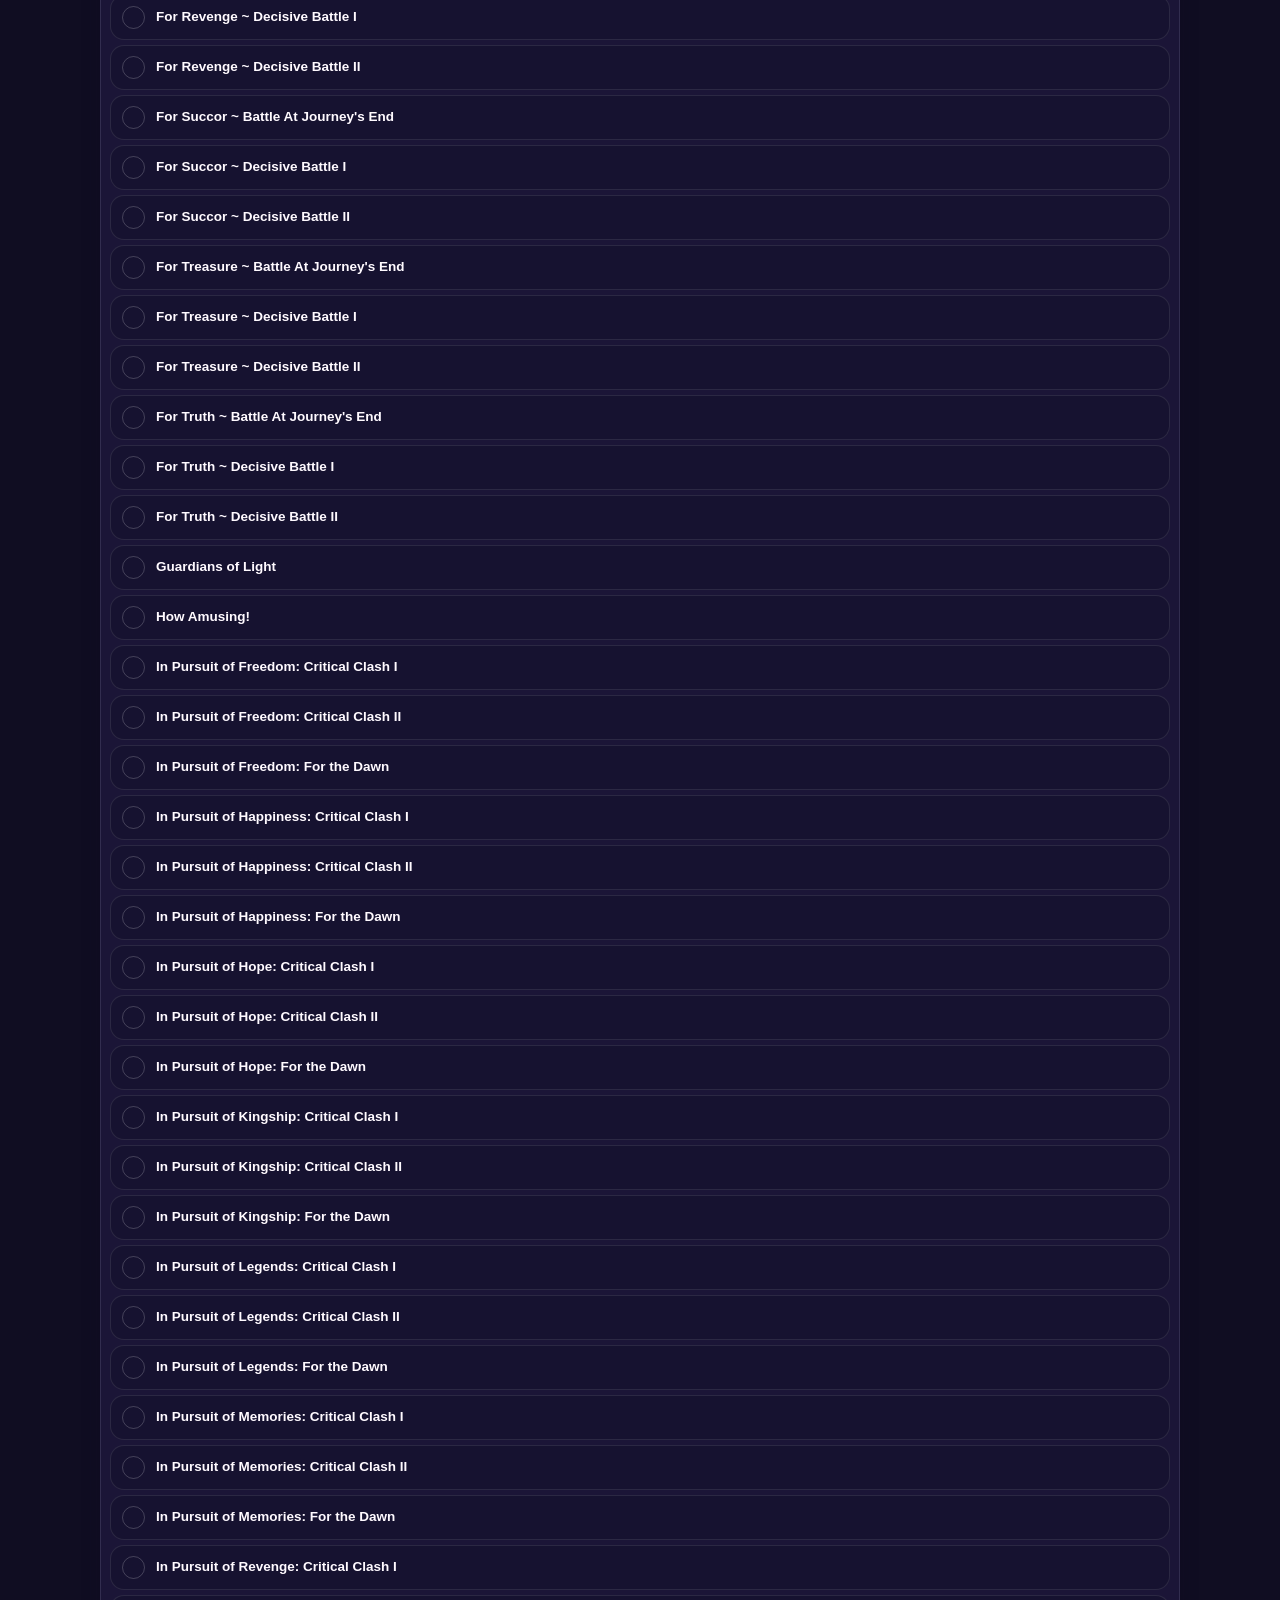
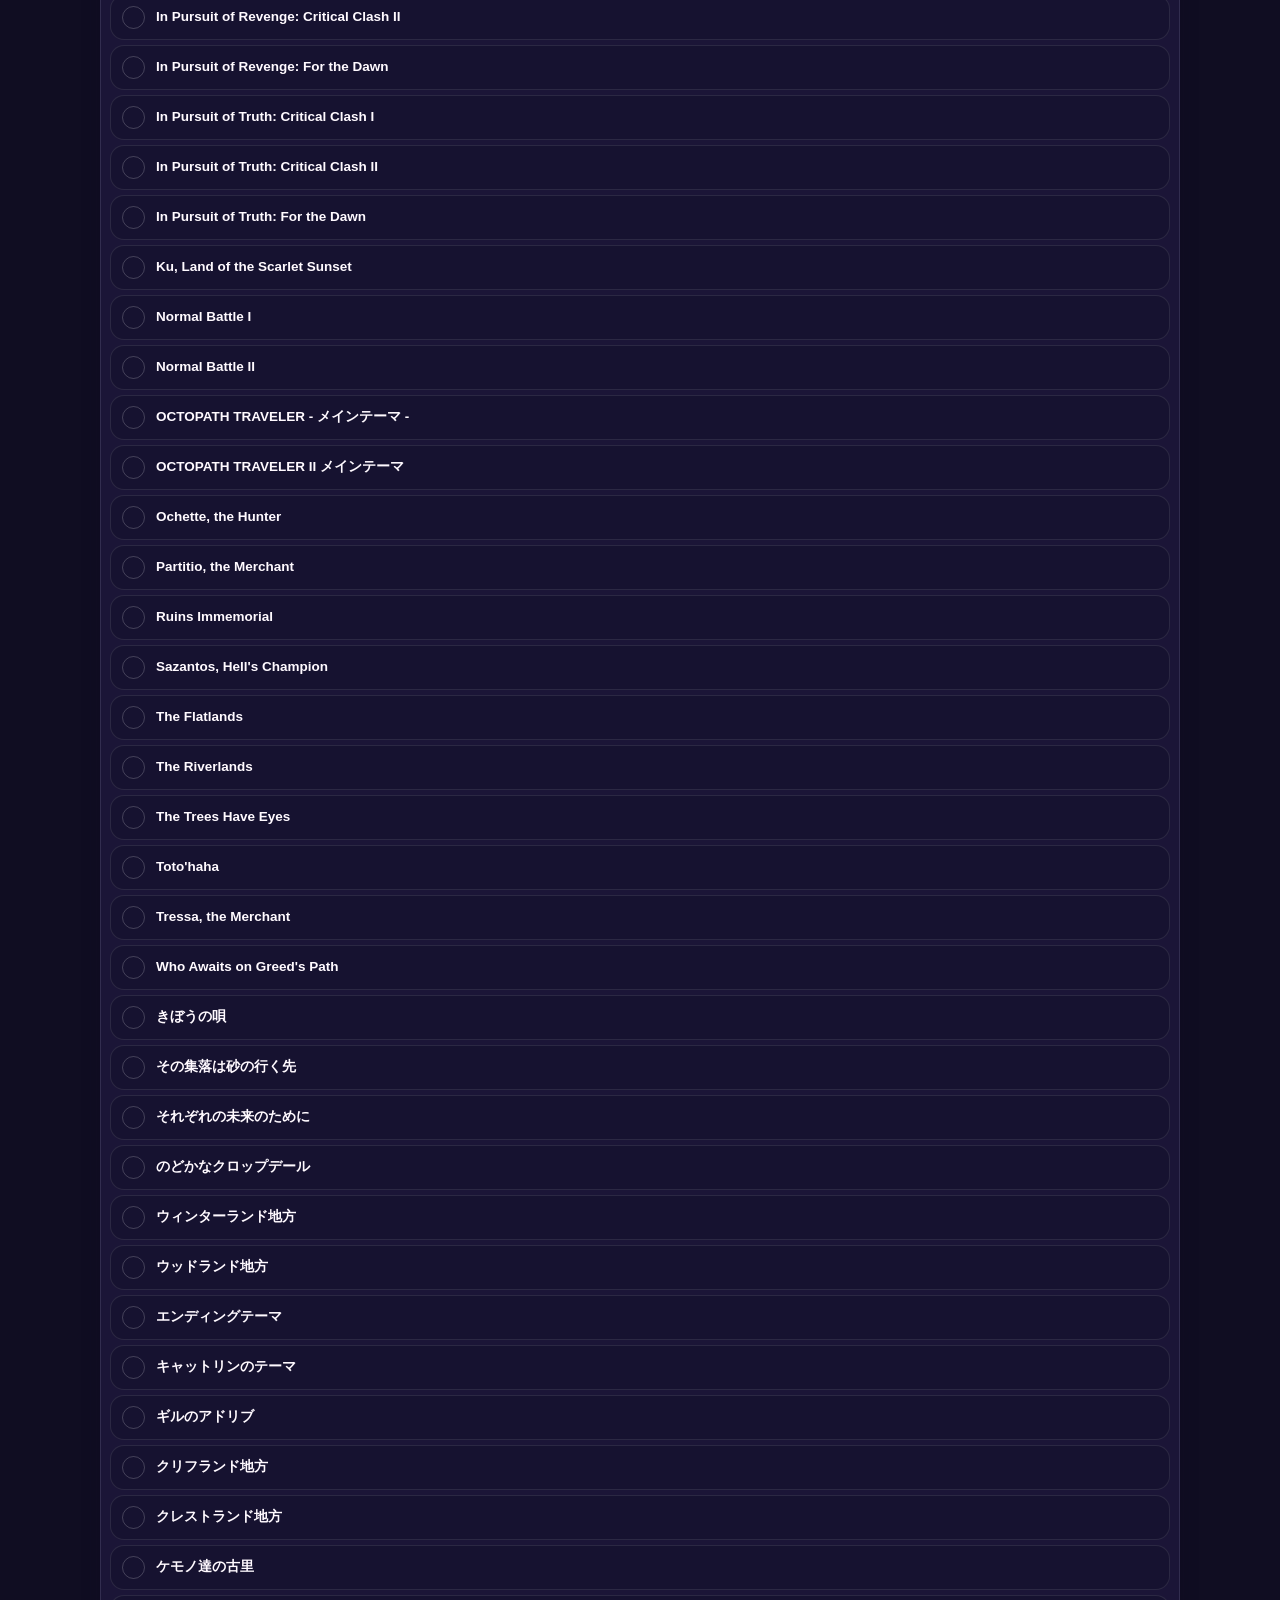
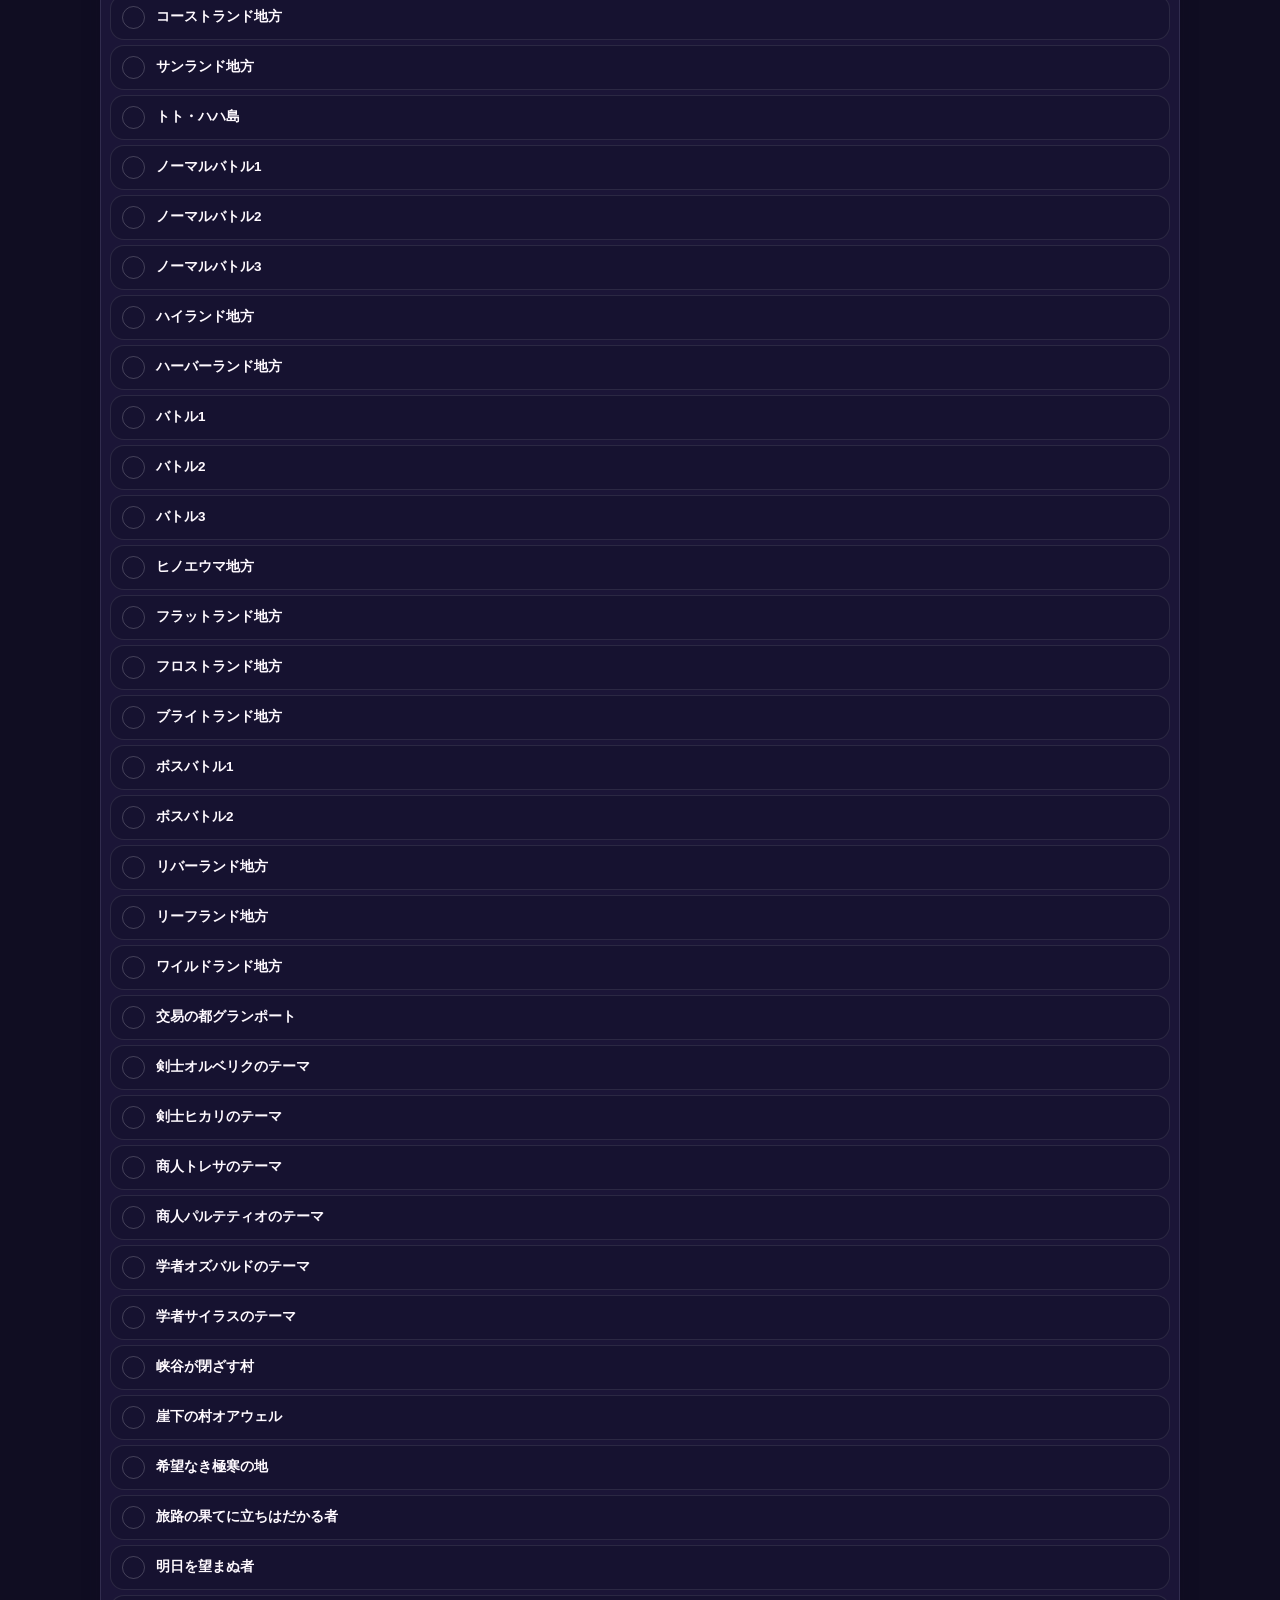
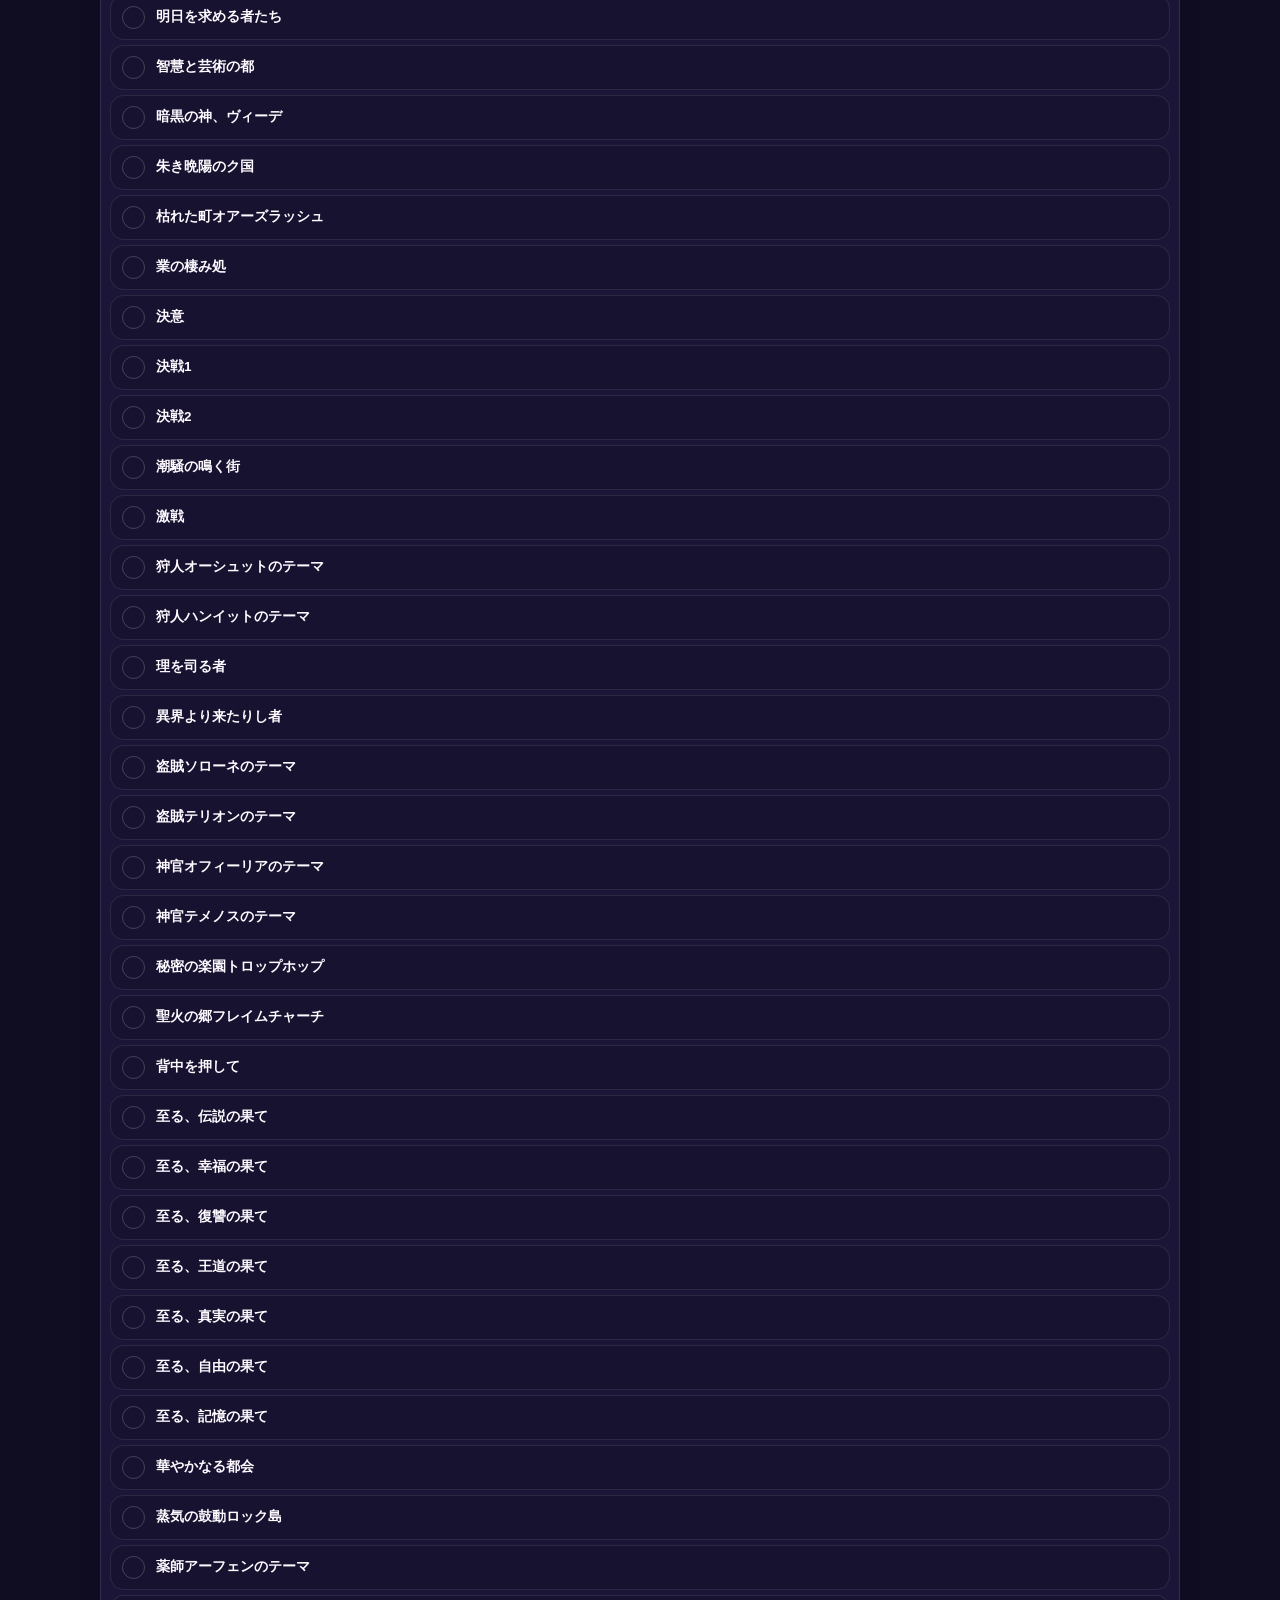
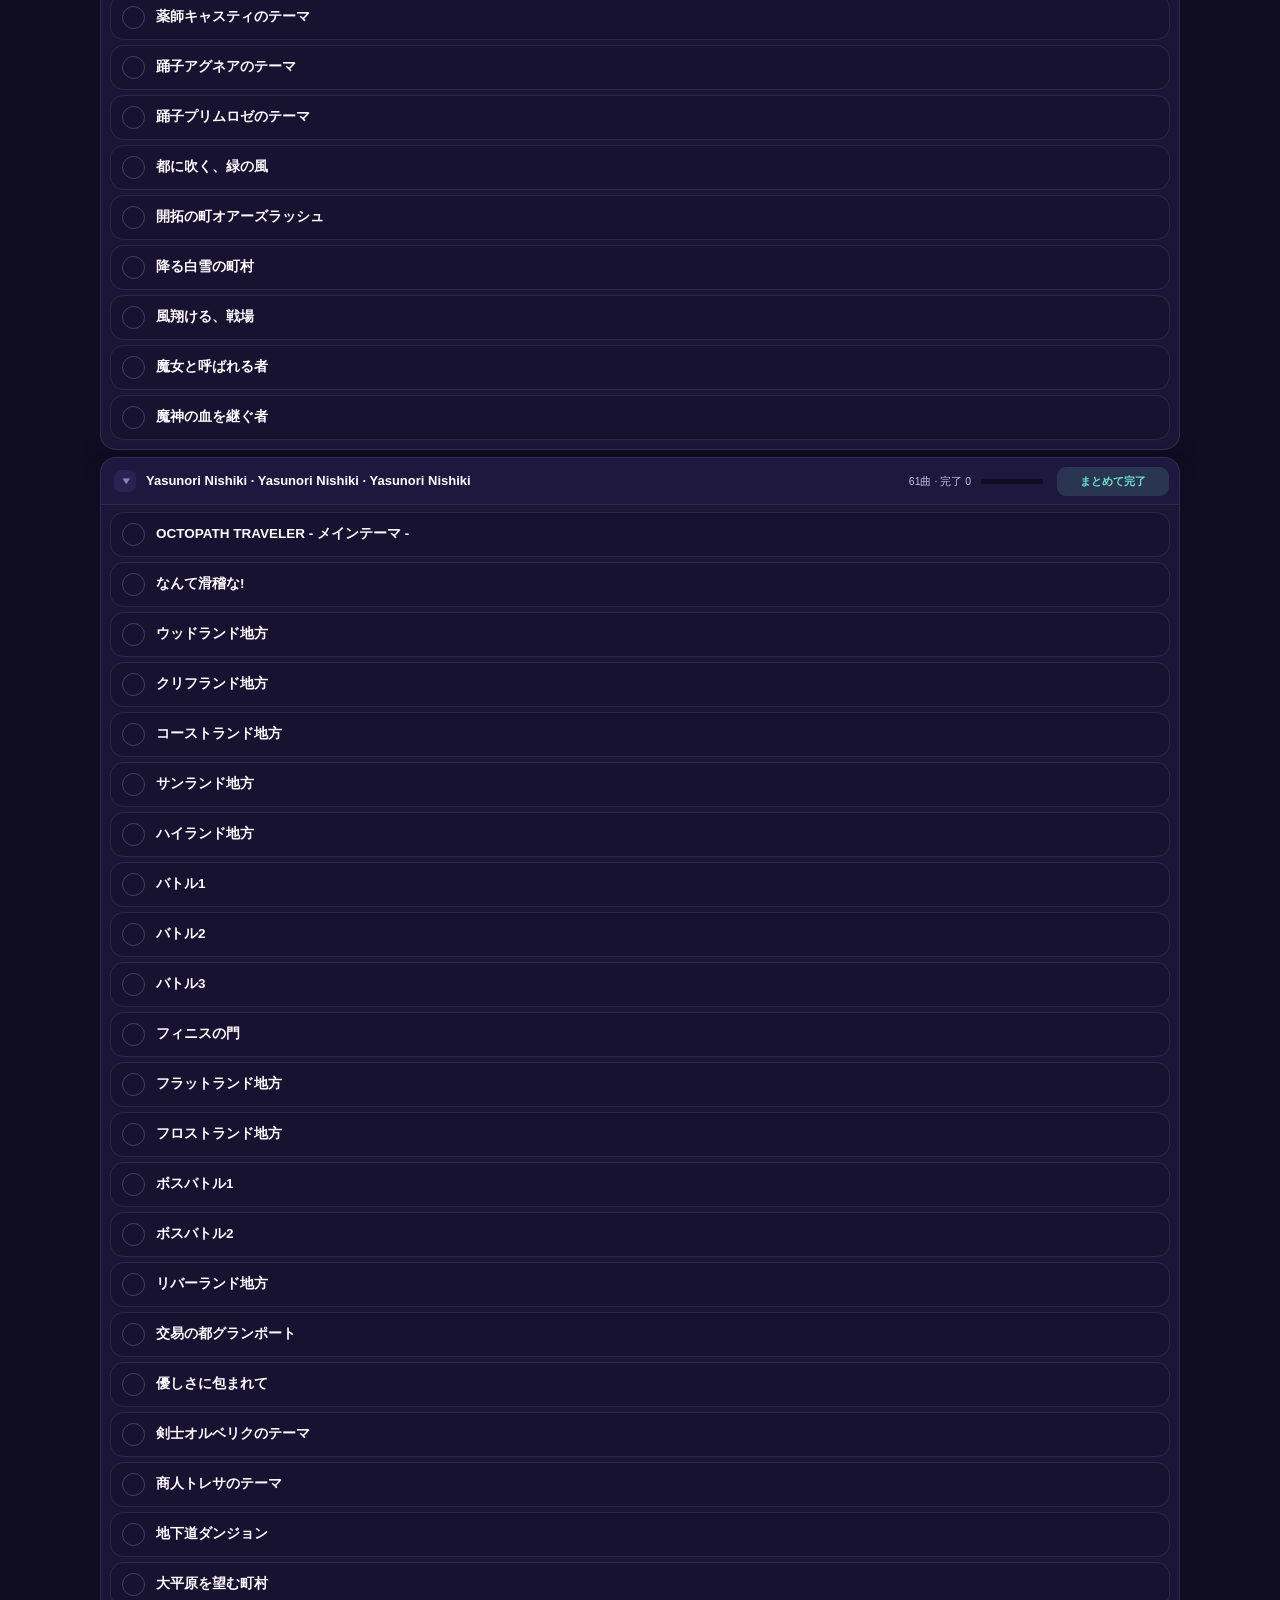
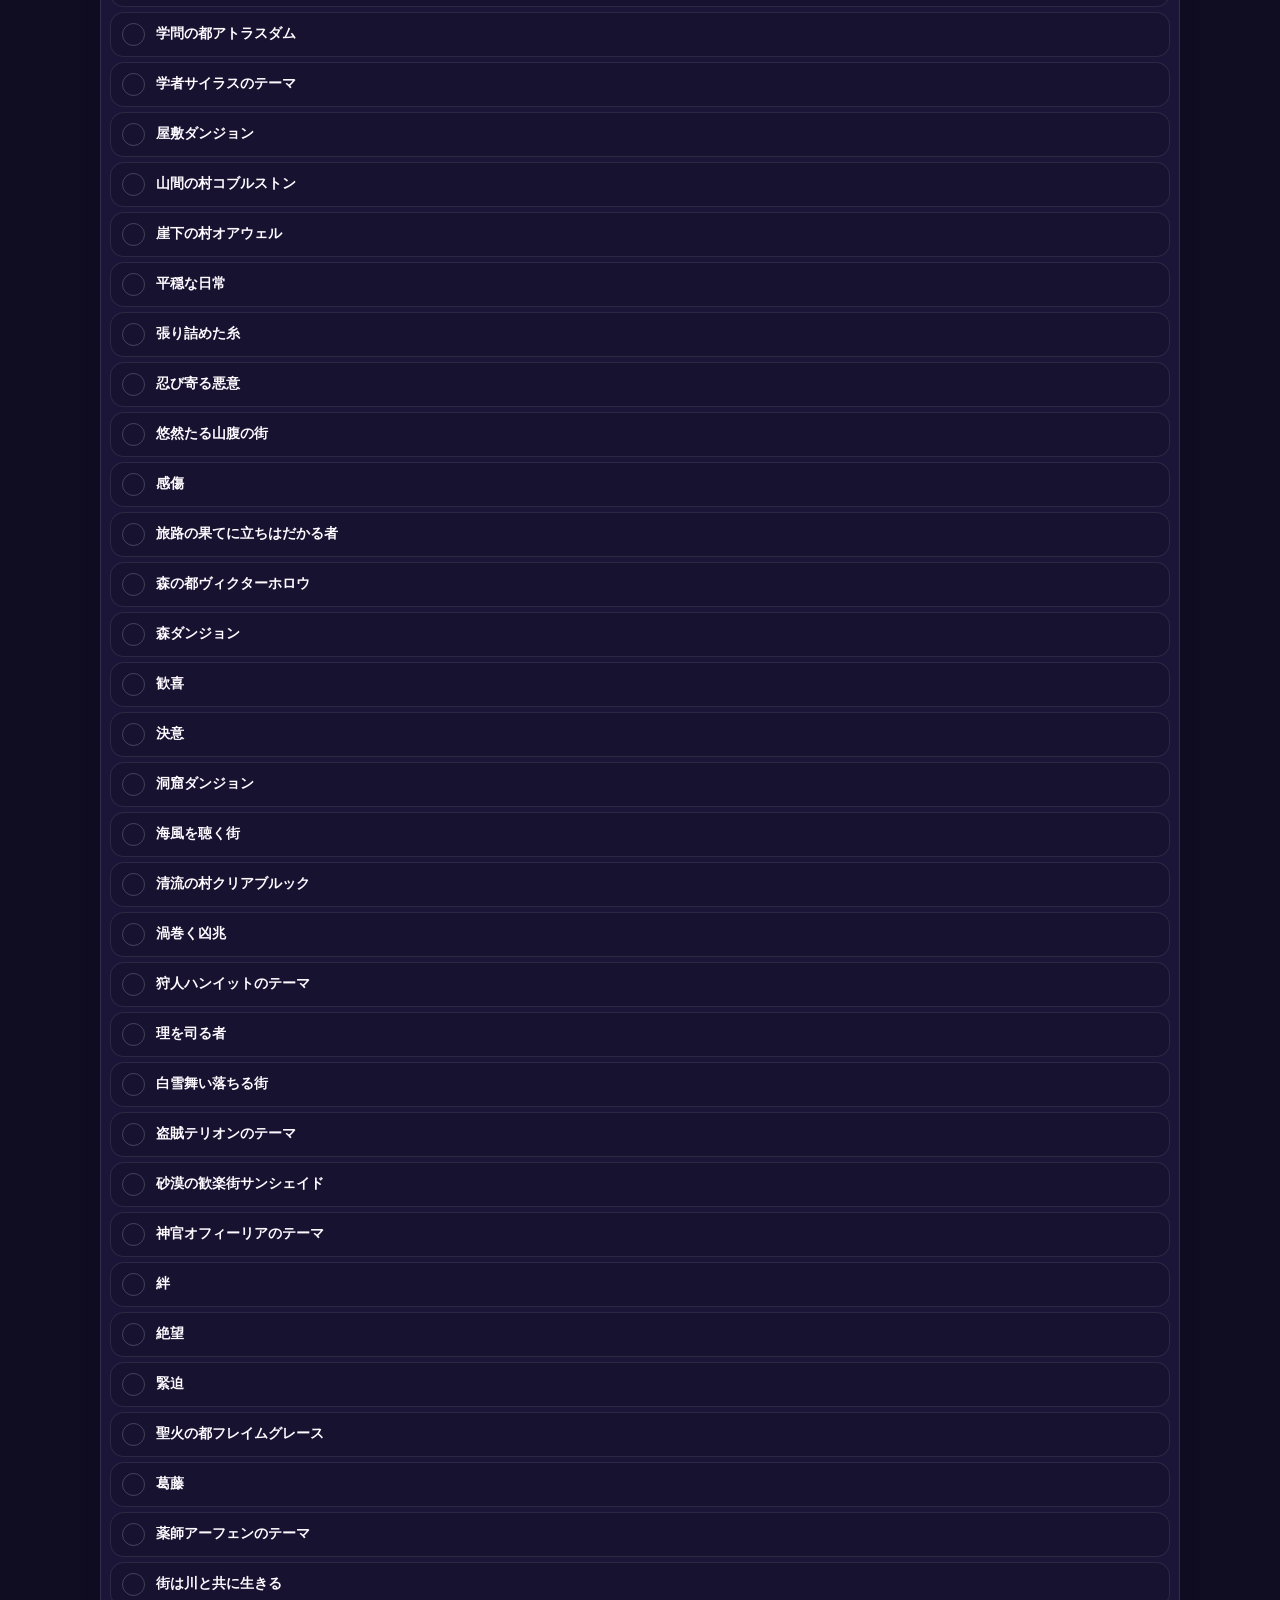
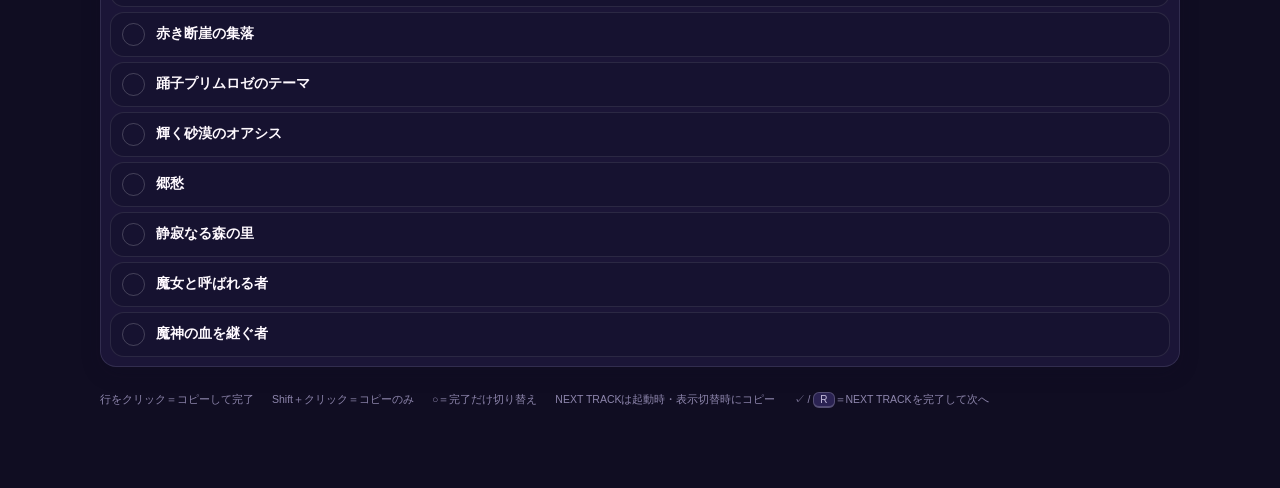
==== commit 2692ebf5: "Copy next track on app startup" ====
--- a/index.html
+++ b/index.html
@@ -126,7 +126,7 @@
         <span>行をクリック＝コピーして完了</span>
         <span>Shift＋クリック＝コピーのみ</span>
         <span>○＝完了だけ切り替え</span>
-        <span>NEXT TRACKは表示時にコピー</span>
+        <span>NEXT TRACKは起動時・表示切替時にコピー</span>
         <span>✓ / <kbd>R</kbd>＝NEXT TRACKを完了して次へ</span>
       </div>
     </section>
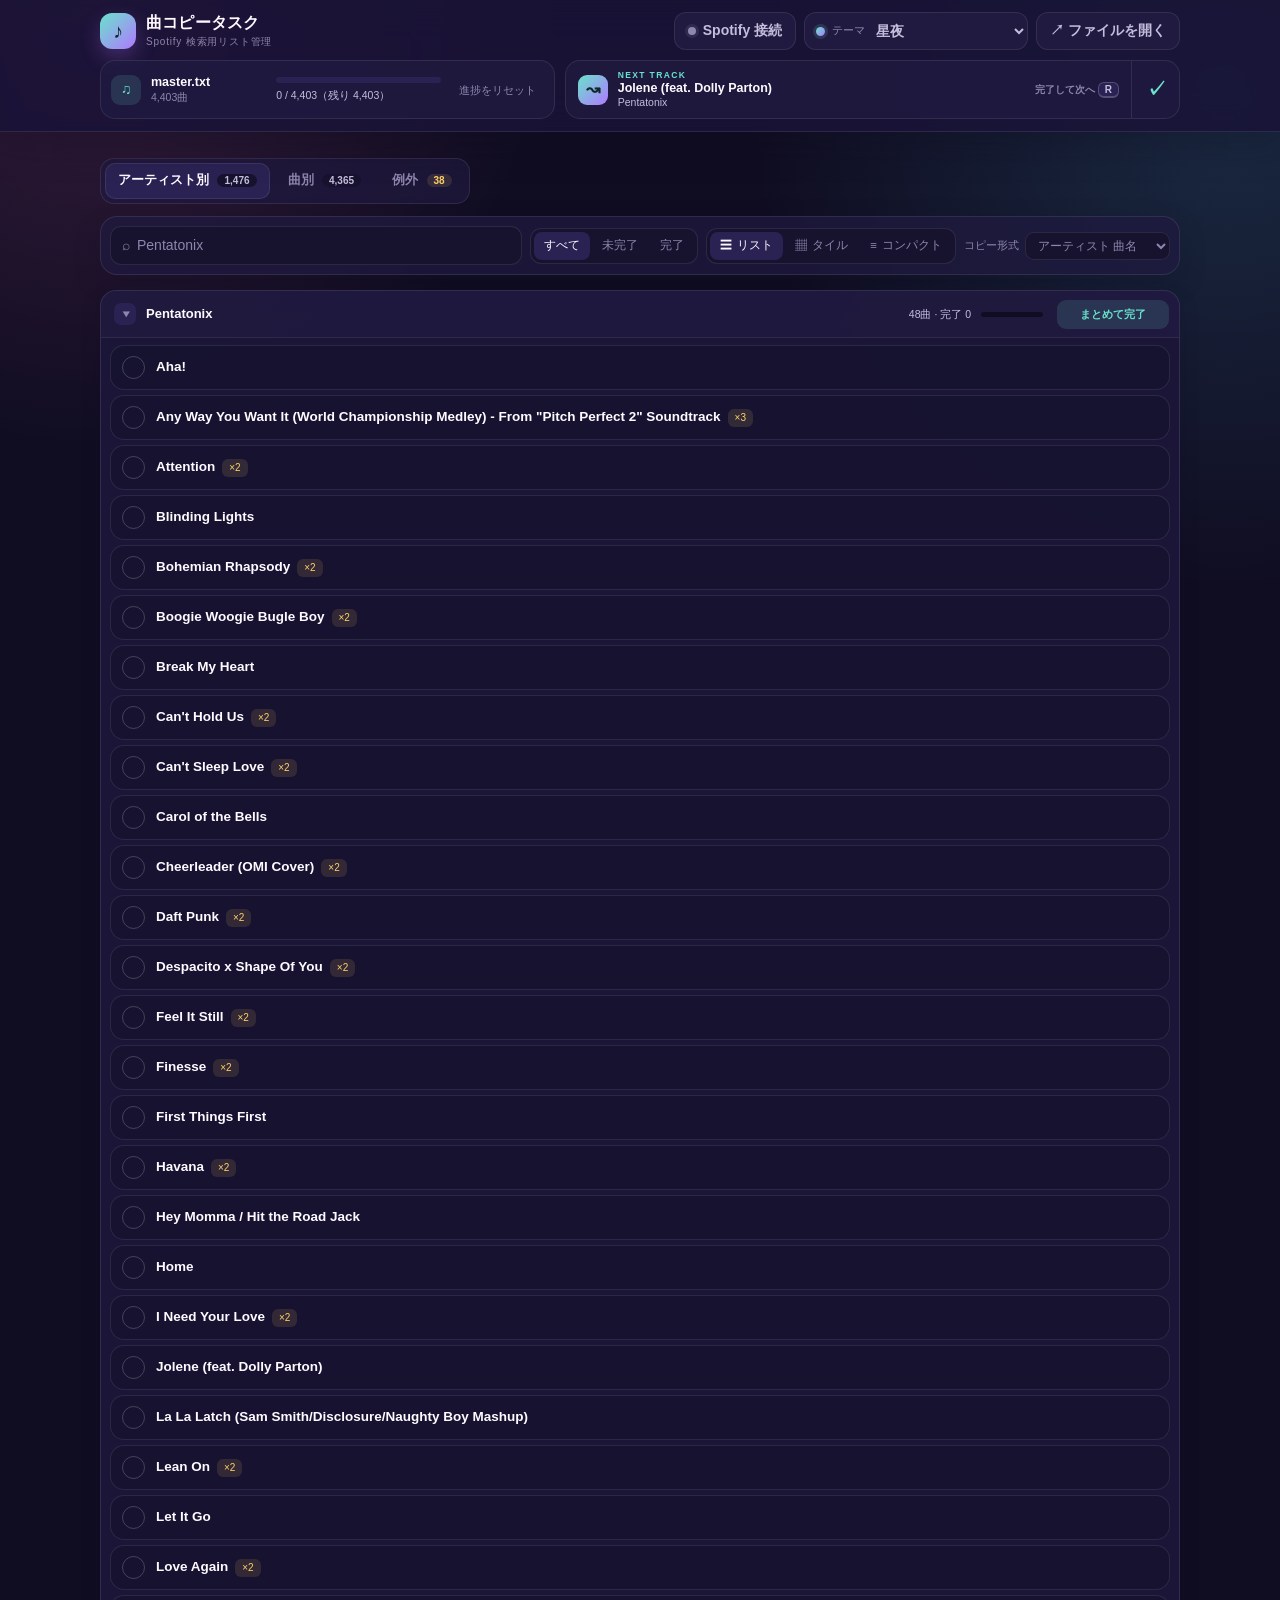
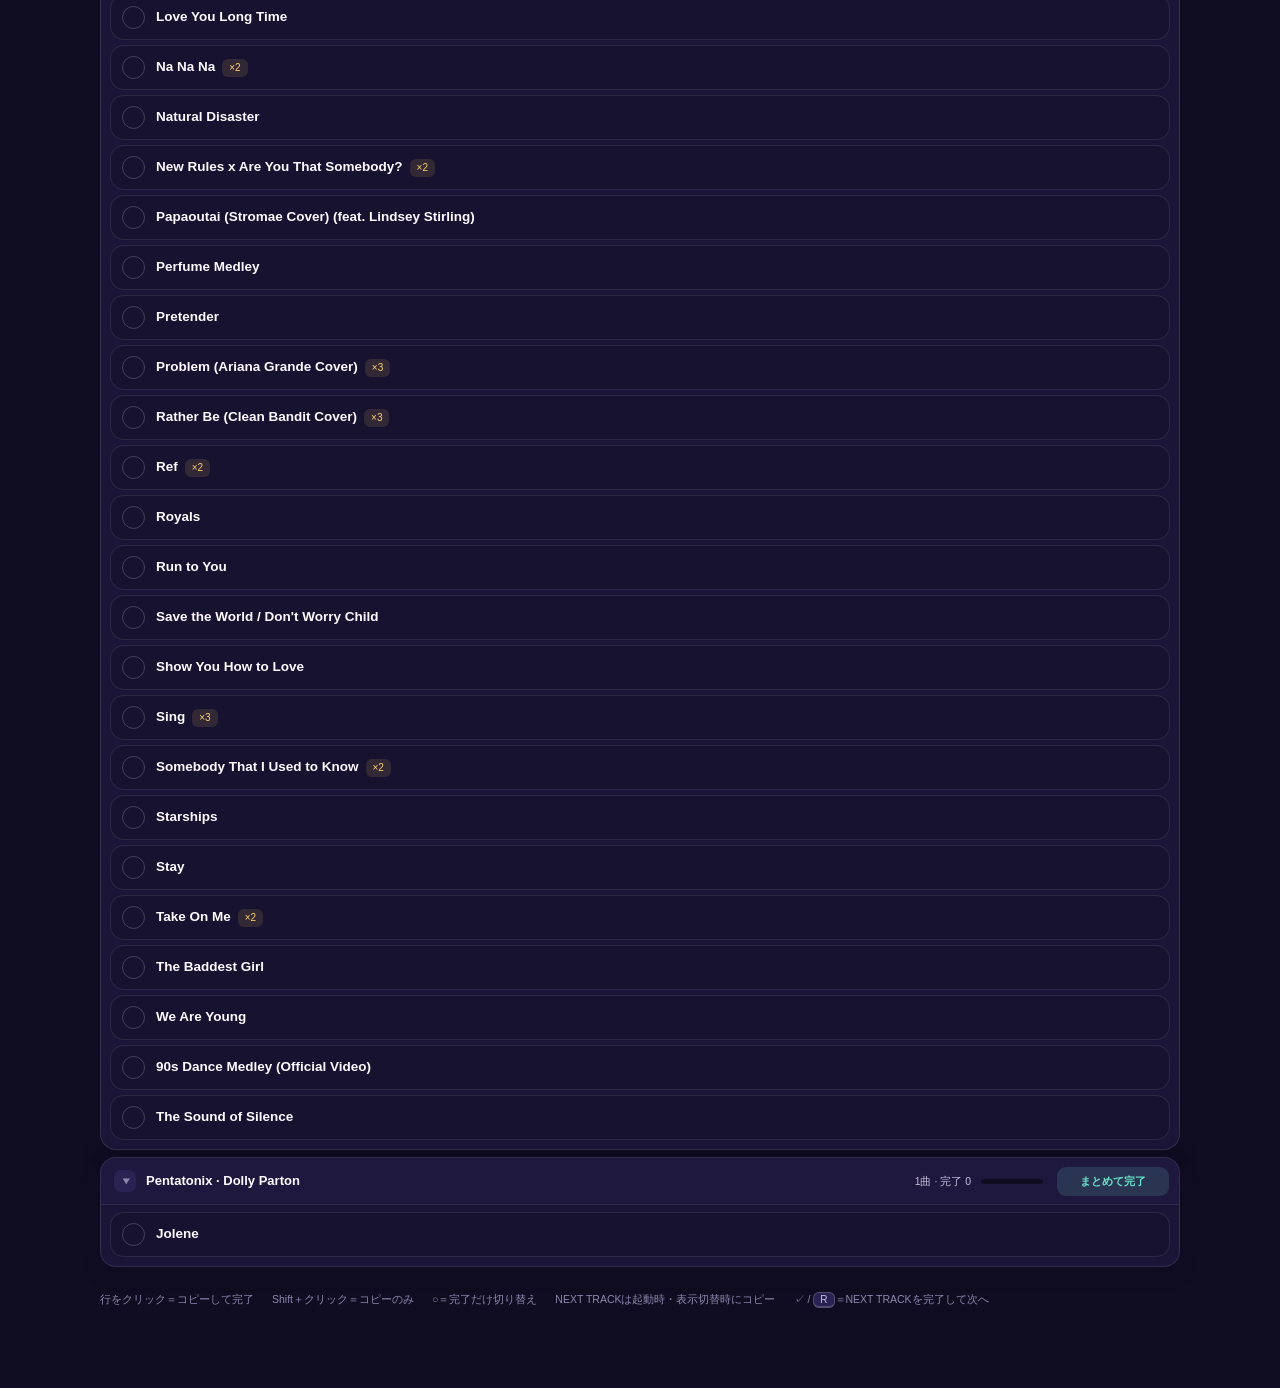
==== commit caa125e5: "Add Spotify automatic playback" ====
--- a/index.html
+++ b/index.html
@@ -26,12 +26,16 @@
         </a>
 
         <div class="header-actions">
+          <button class="header-button spotify-button" id="spotifyBtn" type="button" title="Spotify と接続する" aria-pressed="false">
+            <span class="spotify-status-dot" aria-hidden="true"></span>
+            <span id="spotifyLabel">Spotify 接続</span>
+          </button>
           <label class="theme-control" for="themeSelect">
             <span class="theme-dot" aria-hidden="true"></span>
             <span class="control-label">テーマ</span>
             <select id="themeSelect" aria-label="表示テーマを変更"></select>
           </label>
-          <button class="header-button" id="reloadBtn" type="button">
+          <button class="header-button file-open-button" id="reloadBtn" type="button">
             <span aria-hidden="true">↗</span> ファイルを開く
           </button>
         </div>
--- a/styles/header.css
+++ b/styles/header.css
@@ -49,6 +49,22 @@
 .theme-control select option { background: var(--panel); color: var(--text); }
 .header-button { padding: 0 13px; color: var(--muted); font-weight: 700; }
 .header-button:hover { border-color: var(--accent-line); background: var(--panel-2); color: var(--text); }
+.spotify-button { display: inline-flex; align-items: center; gap: 7px; }
+.spotify-status-dot {
+  inline-size: 8px;
+  block-size: 8px;
+  flex: none;
+  border-radius: 50%;
+  background: var(--faint);
+  box-shadow: 0 0 0 3px color-mix(in srgb, var(--faint) 14%, transparent);
+}
+.spotify-button.connected { color: var(--text); }
+.spotify-button.connected .spotify-status-dot {
+  background: #1ed760;
+  box-shadow: 0 0 0 3px color-mix(in srgb, #1ed760 18%, transparent);
+}
+.spotify-button.busy .spotify-status-dot { animation: spotify-pulse 1s ease-in-out infinite; }
+@keyframes spotify-pulse { 50% { opacity: .35; transform: scale(.78); } }
 
 .workspace-header {
   display: grid;
@@ -113,7 +129,8 @@
   .theme-control { padding-inline-start: 8px; }
   .theme-control select { max-inline-size: 112px; font-size: 12px; }
   .header-button { inline-size: 38px; overflow: hidden; padding: 0; font-size: 0; }
-  .header-button::after { content: "↗"; font-size: 17px; }
+  .file-open-button::after { content: "↗"; font-size: 17px; }
+  .spotify-button::after { content: "♫"; color: #1ed760; font-size: 17px; }
   .file-card { grid-template-columns: auto minmax(0, 1fr) auto; }
   .progress-summary { grid-column: 1 / -1; grid-row: 2; }
   #pcount { align-self: flex-end; margin-block-start: -1px; }
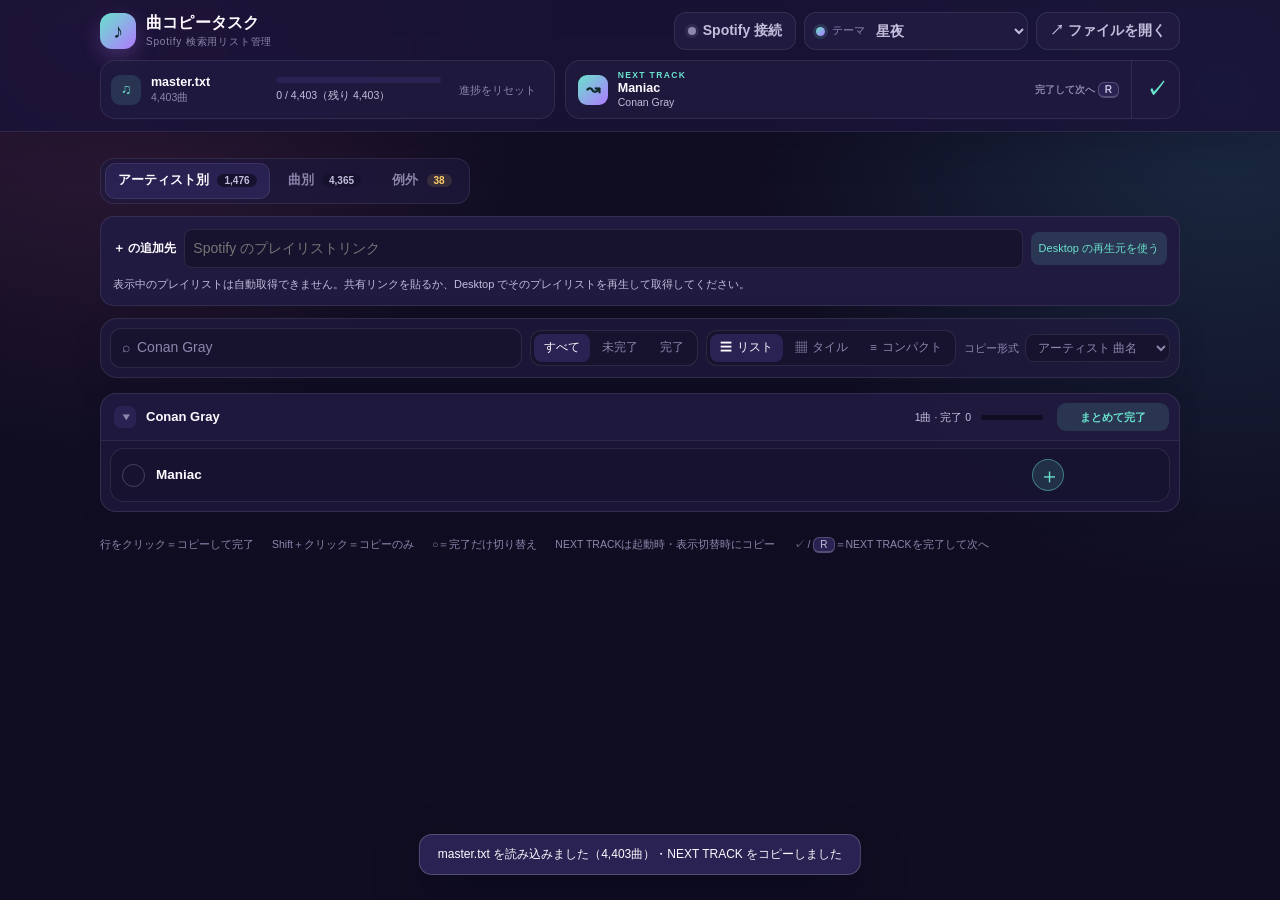
==== commit be3e48be: "Add Spotify playlist add-and-play buttons" ====
--- a/index.html
+++ b/index.html
@@ -100,6 +100,13 @@
         <button class="tab" data-view="ex" type="button">例外 <span class="n" id="nEx">0</span></button>
       </nav>
 
+      <div class="playlist-target">
+        <label for="playlistUrl">＋ の追加先</label>
+        <input id="playlistUrl" type="url" placeholder="Spotify のプレイリストリンク" aria-describedby="playlistHelp">
+        <button id="usePlaybackPlaylist" type="button">Desktop の再生元を使う</button>
+        <small id="playlistHelp">表示中のプレイリストは自動取得できません。共有リンクを貼るか、Desktop でそのプレイリストを再生して取得してください。</small>
+        <span id="playlistStatus" role="status"></span>
+      </div>
       <div id="toolbar">
         <label class="search-box" for="search">
           <span aria-hidden="true">⌕</span>
--- a/styles/header.css
+++ b/styles/header.css
@@ -130,6 +130,7 @@
   .theme-control select { max-inline-size: 112px; font-size: 12px; }
   .header-button { inline-size: 38px; overflow: hidden; padding: 0; font-size: 0; }
   .file-open-button::after { content: "↗"; font-size: 17px; }
+  .spotify-button { justify-content: center; }
   .spotify-button::after { content: "♫"; color: #1ed760; font-size: 17px; }
   .file-card { grid-template-columns: auto minmax(0, 1fr) auto; }
   .progress-summary { grid-column: 1 / -1; grid-row: 2; }
--- a/styles/content.css
+++ b/styles/content.css
@@ -135,3 +135,15 @@
   .fmtsel { inline-size: 100%; justify-content: flex-end; }
   #drop { padding-inline: 18px; }
 }
+
+/* Spotify playlist actions */
+.playlist-target { display: flex; flex-wrap: wrap; align-items: center; gap: 8px; margin-block-end: 12px; border: 1px solid var(--border); border-radius: 14px; background: var(--panel); padding: 12px; }
+.playlist-target label { font-size: 12px; font-weight: 700; }
+.playlist-target input { flex: 1; min-inline-size: 160px; border: 1px solid var(--border); border-radius: 8px; background: var(--bg-soft); padding: 8px; }
+.playlist-target button { border-radius: 8px; background: var(--accent-soft); color: var(--accent); padding: 8px; font-size: 11px; }
+.playlist-target small, #playlistStatus { flex-basis: 100%; overflow-wrap: anywhere; font-size: 11px; color: var(--muted); }
+#playlistStatus:empty { display: none; }
+.task .add-track { flex: none; inline-size: 32px; block-size: 32px; border: 1px solid var(--accent-line); border-radius: 50%; background: var(--accent-soft); color: var(--accent); font-size: 21px; line-height: 1; }
+.task .add-track:hover { background: var(--accent); color: var(--accent-ink); }
+.task .add-track:disabled { opacity: .5; cursor: wait; }
+.tile .task .add-track { align-self: flex-end; }
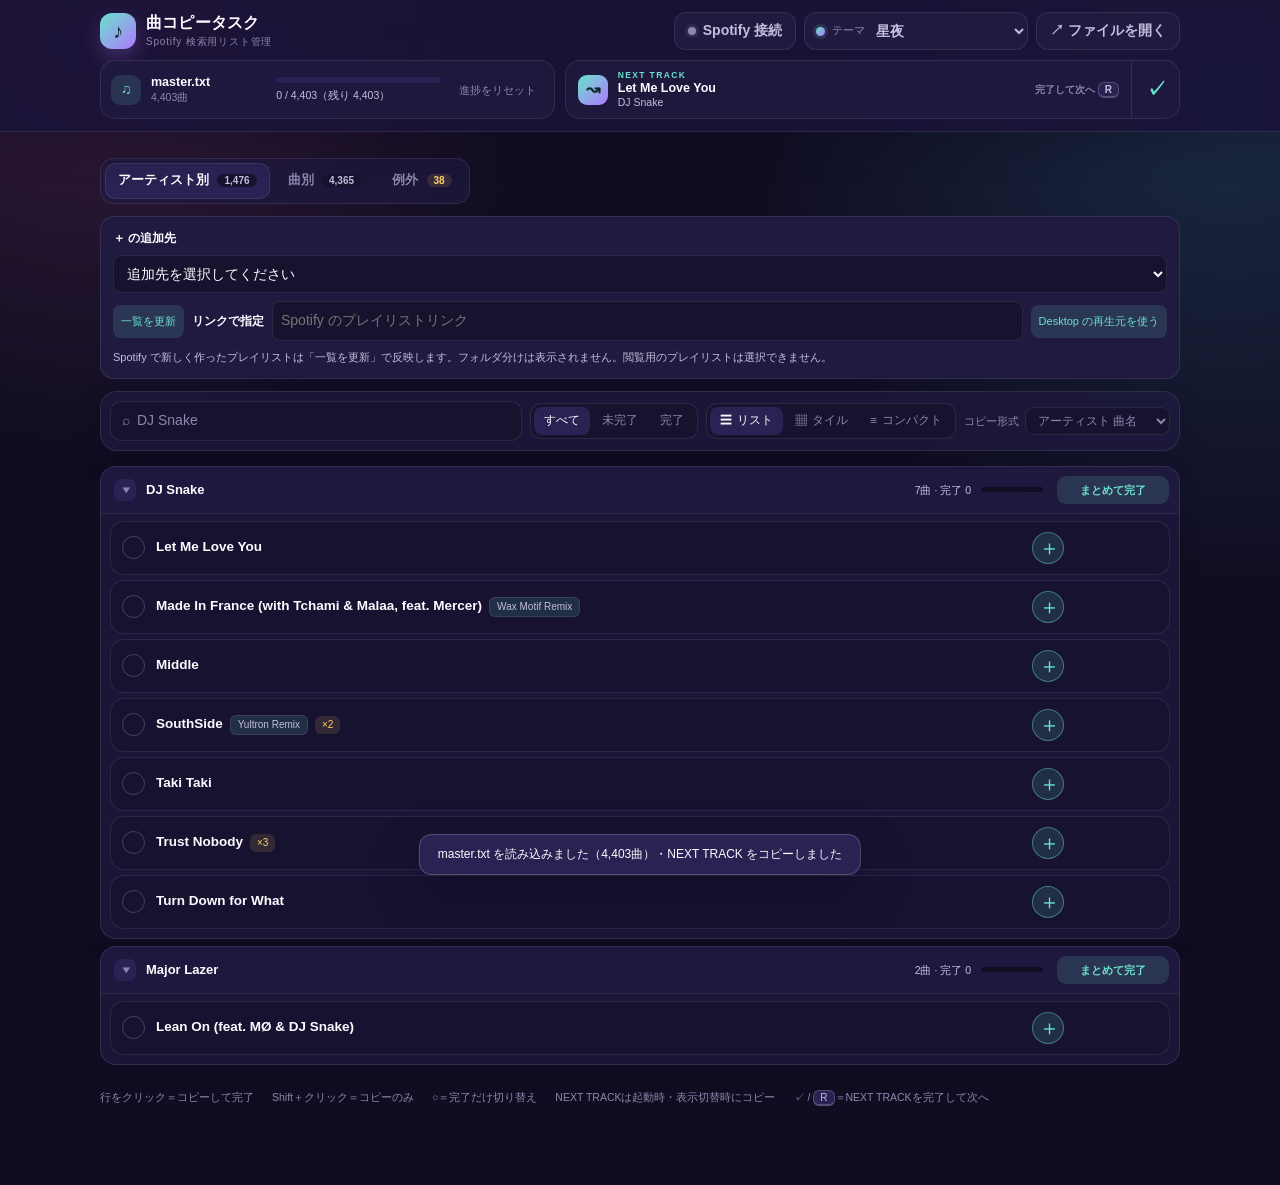
==== commit e411a6f2: "Add refreshable Spotify playlist selector" ====
--- a/index.html
+++ b/index.html
@@ -101,10 +101,13 @@
       </nav>
 
       <div class="playlist-target">
-        <label for="playlistUrl">＋ の追加先</label>
+        <label for="playlistSelect">＋ の追加先</label>
+        <select id="playlistSelect" aria-describedby="playlistHelp"><option value="">Spotify に接続してください</option></select>
+        <button id="refreshPlaylists" type="button">一覧を更新</button>
+        <label for="playlistUrl">リンクで指定</label>
         <input id="playlistUrl" type="url" placeholder="Spotify のプレイリストリンク" aria-describedby="playlistHelp">
         <button id="usePlaybackPlaylist" type="button">Desktop の再生元を使う</button>
-        <small id="playlistHelp">表示中のプレイリストは自動取得できません。共有リンクを貼るか、Desktop でそのプレイリストを再生して取得してください。</small>
+        <small id="playlistHelp">Spotify で新しく作ったプレイリストは「一覧を更新」で反映します。フォルダ分けは表示されません。閲覧用のプレイリストは選択できません。</small>
         <span id="playlistStatus" role="status"></span>
       </div>
       <div id="toolbar">
--- a/styles/content.css
+++ b/styles/content.css
@@ -147,3 +147,4 @@
 .task .add-track:hover { background: var(--accent); color: var(--accent-ink); }
 .task .add-track:disabled { opacity: .5; cursor: wait; }
 .tile .task .add-track { align-self: flex-end; }
+.playlist-target select { flex: 1 1 100%; min-inline-size: 0; max-inline-size: 100%; border: 1px solid var(--border); border-radius: 8px; background: var(--bg-soft); color: var(--text); padding: 9px; }
